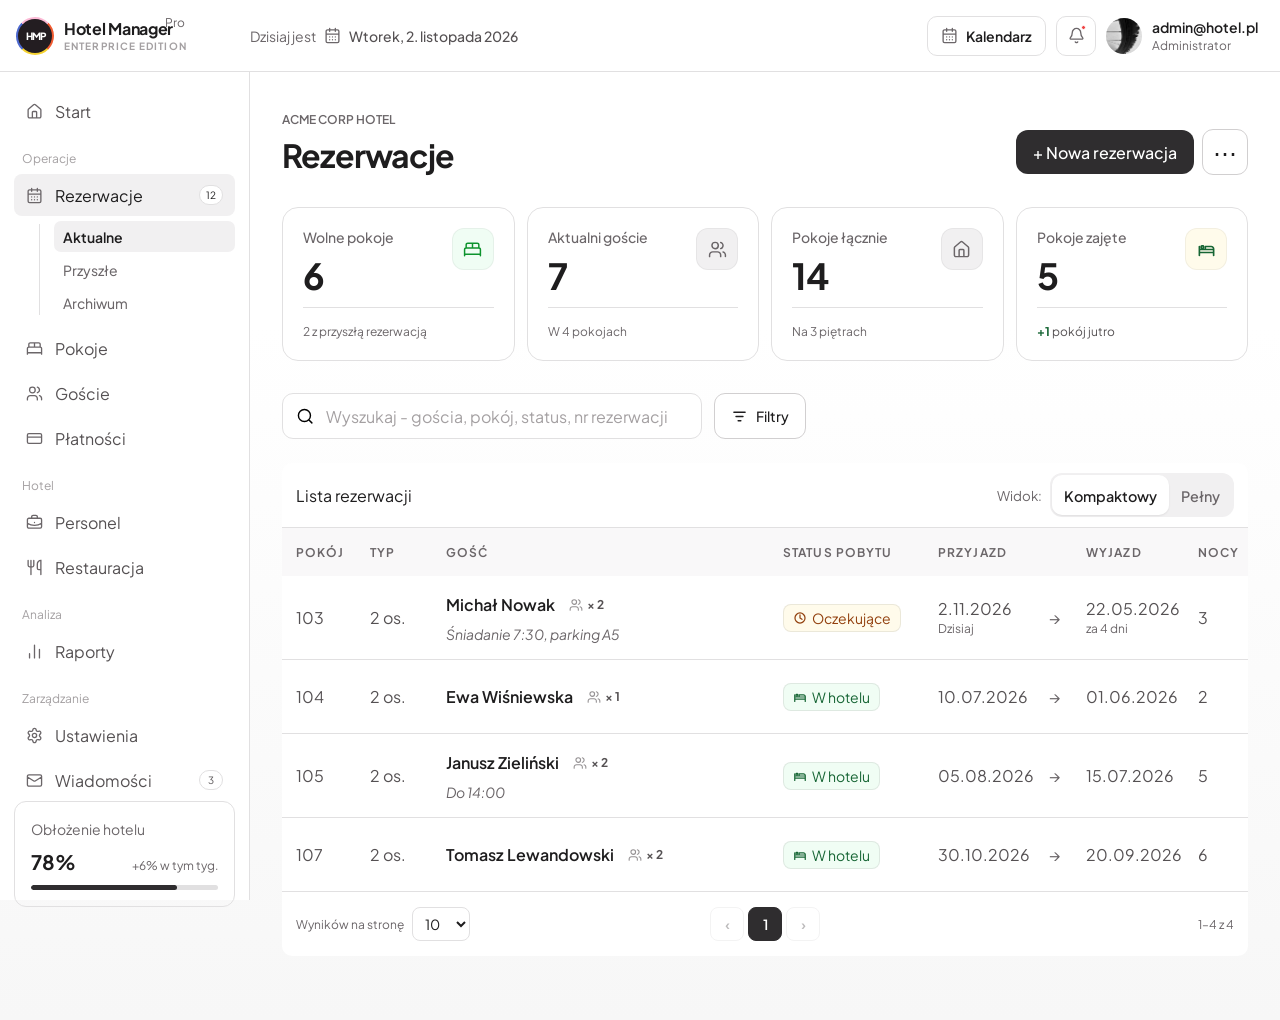
==== index.html @ 034ea81a "v4" ====
<!doctype html>
<html lang="pl">
  <head>
    <meta charset="UTF-8" />
    <meta name="viewport" content="width=device-width, initial-scale=1.0" />
    <title>Hotel Manager — Rezerwacje</title>
    <link rel="stylesheet" href="styles.css?v=20261028-33" />
  </head>
  <body>
    <header class="topbar">
      <a class="brand" href="#" aria-label="Hotel Manager — strona główna">
        <span class="brand-mark"><span>HMP</span></span>
        <span class="brand-copy"
          ><strong>Hotel Manager</strong><small>ENTERPRICE EDITION</small></span
        >
        <em>Pro</em>
      </a>
      <div class="today">
        <span>Dzisiaj jest</span><img src="assets/calendar.svg" alt="" /><strong
          >Wtorek, 2. listopada 2026</strong
        >
      </div>
      <div class="account-actions">
        <button class="calendar-button">
          <img src="assets/calendar.svg" alt="" />Kalendarz
        </button>
        <button class="icon-button" aria-label="Powiadomienia">
          <img src="assets/bell.svg" alt="" /><span
            class="notification-dot"
          ></span>
        </button>
        <div class="profile">
          <img class="avatar" src="assets/admin.png" alt="" />
          <div><strong>admin@hotel.pl</strong><span>Administrator</span></div>
        </div>
      </div>
    </header>

    <div class="app-shell">
      <aside class="sidebar">
        <nav aria-label="Nawigacja główna">
          <a href="#"><img src="assets/house.svg" alt="" />Start</a>
          <p>Operacje</p>
          <a class="active" href="#" id="reservations-nav"
            ><img src="assets/calendar.svg" alt="" />Rezerwacje
            <span class="nav-count">12</span></a
          >
          <div class="sidebar-submenu" aria-label="Widoki rezerwacji">
            <button
              type="button"
              class="selected"
              data-sidebar-section="current"
            >
              Aktualne
            </button>
            <button type="button" data-sidebar-section="future">
              Przyszłe
            </button>
            <button type="button" data-sidebar-section="archive">
              Archiwum
            </button>
          </div>
          <a href="#"><img src="assets/bed.svg" alt="" />Pokoje</a>
          <a href="#"><img src="assets/users.svg" alt="" />Goście</a>
          <a href="#"><img src="assets/card.svg" alt="" />Płatności</a>
          <p>Hotel</p>
          <a href="#"><img src="assets/briefcase.svg" alt="" />Personel</a>
          <a href="#"><img src="assets/utensils.svg" alt="" />Restauracja</a>
          <p>Analiza</p>
          <a href="#"><img src="assets/chart.svg" alt="" />Raporty</a>
          <p>Zarządzanie</p>
          <a href="#"><img src="assets/settings.svg" alt="" />Ustawienia</a>
          <a href="#"
            ><img src="assets/mail.svg" alt="" />Wiadomości
            <span class="nav-count">3</span></a
          >
        </nav>
        <div class="occupancy-card">
          <span>Obłożenie hotelu</span>
          <div><strong>78%</strong><small>+6% w tym tyg.</small></div>
          <div class="progress"><i></i></div>
        </div>
      </aside>

      <main class="main-content">
        <section class="page-heading dashboard-view">
          <div>
            <p>ACME CORP HOTEL</p>
            <h1>Rezerwacje</h1>
          </div>

          <div class="page-heading-actions">
            <button class="primary-button" data-open-reservation-page>
              + Nowa rezerwacja
            </button>
            <div class="actions-menu-wrap">
              <button
                type="button"
                class="overflow-action-button"
                id="actions-menu-toggle"
                aria-label="Więcej akcji"
                aria-expanded="false"
                aria-controls="actions-menu"
              >
                ⋯
              </button>
              <div id="actions-menu" class="actions-menu" hidden>
                <button type="button" id="print-table">
                  <svg viewBox="0 0 24 24" aria-hidden="true">
                    <path
                      d="M7 8V3h10v5M7 17H5a2 2 0 0 1-2-2v-5a2 2 0 0 1 2-2h14a2 2 0 0 1 2 2v5a2 2 0 0 1-2 2h-2M7 14h10v7H7z"
                    />
                  </svg>
                  Drukuj
                </button>
                <span class="actions-menu-label">Pobierz</span>
                <button type="button" id="export-excel">
                  <svg viewBox="0 0 24 24" aria-hidden="true">
                    <path
                      d="M14 2H6a2 2 0 0 0-2 2v16a2 2 0 0 0 2 2h12a2 2 0 0 0 2-2V8zM14 2v6h6M8 13l5 6m0-6-5 6"
                    />
                  </svg>
                  Excel
                </button>
                <button type="button" id="export-pdf">
                  <svg viewBox="0 0 24 24" aria-hidden="true">
                    <path
                      d="M14 2H6a2 2 0 0 0-2 2v16a2 2 0 0 0 2 2h12a2 2 0 0 0 2-2V8zM14 2v6h6M8 16h8M8 12h5"
                    />
                  </svg>
                  PDF
                </button>
                <div class="actions-menu-separator"></div>
                <button type="button" id="refresh-table">
                  <svg viewBox="0 0 24 24" aria-hidden="true">
                    <path d="M20 11a8 8 0 1 0-2.34 5.66M20 4v7h-7" />
                  </svg>
                  Odśwież listę
                </button>
              </div>
            </div>
          </div>
        </section>

        <section
          class="stats-grid dashboard-view"
          aria-label="Podsumowanie hotelu"
        >
          <button
            type="button"
            class="stat-card stat-card-free"
            data-stat-filter="free"
            aria-pressed="false"
          >
            <span class="stat-icon"><img src="assets/bed.svg" alt="" /></span>
            <div class="stat-copy">
              <span>Wolne pokoje</span><strong id="stat-free-rooms">6</strong
              ><small>2 z przyszłą rezerwacją</small>
            </div>
          </button>
          <button
            type="button"
            class="stat-card stat-card-guests"
            data-stat-filter="guests"
            aria-pressed="false"
          >
            <span class="stat-icon"><img src="assets/users.svg" alt="" /></span>
            <div class="stat-copy">
              <span>Aktualni goście</span
              ><strong id="stat-current-guests">7</strong
              ><small>W 4 pokojach</small>
            </div>
          </button>
          <button
            type="button"
            class="stat-card"
            data-stat-filter="all"
            aria-pressed="false"
          >
            <span class="stat-icon"><img src="assets/house.svg" alt="" /></span>
            <div class="stat-copy">
              <span>Pokoje łącznie</span
              ><strong id="stat-total-rooms">14</strong
              ><small>Na 3 piętrach</small>
            </div>
          </button>
          <button
            type="button"
            class="stat-card stat-card-occupied"
            data-stat-filter="occupied"
            aria-pressed="false"
          >
            <span class="stat-icon"><img src="assets/stay.svg" alt="" /></span>
            <div class="stat-copy">
              <span>Pokoje zajęte</span
              ><strong id="stat-occupied-rooms">5</strong
              ><small class="stat-trend"><b>+1</b> pokój jutro</small>
            </div>
          </button>
        </section>

        <section class="filters dashboard-view" aria-label="Filtry rezerwacji">
          <div class="filter-topline">
            <label class="search-field"
              ><img src="assets/search.svg" alt="" /><input
                id="search"
                type="search"
                placeholder="Wyszukaj - gościa, pokój, status, nr rezerwacji itd."
            /></label>
            <button
              type="button"
              class="filters-toggle"
              id="filters-toggle"
              aria-expanded="false"
              aria-controls="filters-popover"
            >
              <svg viewBox="0 0 24 24" aria-hidden="true">
                <path d="M4 6h16M7 12h10M10 18h4" />
              </svg>
              Filtry
            </button>
          </div>
          <div
            id="active-filters"
            class="active-filters"
            aria-label="Aktywne filtry"
            hidden
          ></div>
          <div id="filters-popover" class="filters-popover" hidden>
            <div class="filters-popover-head">
              <strong>Filtry rezerwacji</strong>
              <button
                type="button"
                id="filters-close"
                aria-label="Zamknij filtry"
              >
                ×
              </button>
            </div>
            <div class="filters-popover-grid">
              <label class="filter-field filter-field-wide">
                <span>Termin pobytu</span>
                <button type="button" class="date-button">
                  <img src="assets/date.svg" alt="" /><span
                    >25.12.2024 – 24.04.2026</span
                  ><img src="assets/chevron.svg" alt="" />
                </button>
              </label>
              <label class="filter-field">
                <span>Status pobytu</span>
                <select id="status-filter">
                  <option value="all">Wszystkie statusy</option>
                  <option value="Oczekujące">Oczekujące</option>
                  <option value="W hotelu">W hotelu</option>
                  <option value="Nie przyjechano">Nie przyjechano</option>
                  <option value="Anulowano">Anulowano</option>
                </select>
              </label>
              <label class="filter-field">
                <span>Płatność</span>
                <select id="payment-filter">
                  <option value="all">Wszystkie metody</option>
                  <option value="Karta">Karta</option>
                  <option value="Gotówka">Gotówka</option>
                  <option value="Przelew">Przelew</option>
                </select>
              </label>
              <label class="filter-field">
                <span>Źródło</span>
                <select id="source-filter">
                  <option value="all">Wszystkie źródła</option>
                  <option value="Bezpośrednio">Bezpośrednio</option>
                  <option value="Booking.com">Booking.com</option>
                  <option value="Telefon">Telefon</option>
                </select>
              </label>
              <label class="checkbox-pill filter-field-wide">
                <input id="mine-only" type="checkbox" /><span></span> Pokaż
                wolne pokoje
              </label>
            </div>
          </div>
        </section>

        <section
          class="table-card dashboard-view"
          aria-label="Lista rezerwacji"
        >
          <div class="table-toolbar">
            <div>Lista rezerwacji</div>
            <div style="display: flex; gap: 8px; align-items: center">
              <small style="color: var(--color-text-tertiary)">Widok:</small>
              <div
                class="view-switch"
                role="group"
                aria-label="Gęstość widoku tabeli rezerwacji"
              >
                <button class="selected" data-table-view="compact">
                  Kompaktowy
                </button>
                <button data-table-view="full">Pełny</button>
              </div>
            </div>
          </div>
          <div class="table-scroll">
            <table>
              <colgroup>
                <col class="room" />
                <col class="type" />
                <col class="guest" />
                <col class="status" />
                <col class="arrival" />
                <col class="stay-arrow" />
                <col class="departure" />
                <col class="nights" />
                <col class="night-price" />
                <col class="total" />
                <col class="actions" />
              </colgroup>
              <thead>
                <tr>
                  <th>Pokój</th>
                  <th>Typ</th>
                  <th>Gość</th>
                  <th>Status pobytu</th>
                  <th>Przyjazd</th>
                  <th class="stay-arrow-head" aria-label="Do"></th>
                  <th>Wyjazd</th>
                  <th>Nocy</th>
                  <th>Za noc</th>
                  <th>Łącznie</th>
                  <th></th>
                </tr>
              </thead>
              <tbody id="reservation-body"></tbody>
            </table>
          </div>
          <footer class="table-footer">
            <div class="page-size-control">
              <label for="page-size">Wyników na stronę</label
              ><select id="page-size">
                <option value="10">10</option>
                <option value="20">20</option>
                <option value="50">50</option>
              </select>
            </div>
            <nav class="pagination" aria-label="Paginacja rezerwacji">
              <button
                type="button"
                id="page-prev"
                aria-label="Poprzednia strona"
              >
                ‹
              </button>
              <div id="pagination-pages" class="pagination-pages"></div>
              <button type="button" id="page-next" aria-label="Następna strona">
                ›
              </button>
            </nav>
            <span id="result-count" class="sr-only">8 wyników</span>
            <span id="pagination-summary">1–8 z 8</span>
          </footer>
        </section>

        <section id="new-reservation-page" class="reservation-page" hidden>
          <div class="reservation-page-heading">
            <button type="button" class="back-button" id="back-to-reservations">
              <span aria-hidden="true">←</span> Rezerwacje
            </button>
            <div>
              <h1 id="reservation-page-title">Dodaj rezerwację</h1>
            </div>
          </div>
          <div class="reservation-page-layout">
            <form id="reservation-form" class="reservation-form-card">
              <h2>Dane głównego gościa</h2>
              <div class="modal-grid">
                <label class="field"
                  >Imię<input
                    name="guestFirstName"
                    required
                    autocomplete="given-name"
                    placeholder="Imię gościa"
                /></label>
                <label class="field"
                  >Nazwisko<input
                    name="guestLastName"
                    required
                    autocomplete="family-name"
                    placeholder="Nazwisko gościa"
                /></label>
                <label class="field"
                  >Miasto / kraj<input
                    name="guestLocation"
                    autocomplete="address-level2"
                    placeholder="np. Warszawa, Polska"
                /></label>
                <label class="field"
                  >Telefon<input
                    name="guestPhone"
                    type="tel"
                    autocomplete="tel"
                    placeholder="+48 XXX XXX XXX"
                /></label>
                <label class="field field-wide"
                  >E-mail<input
                    name="guestEmail"
                    type="email"
                    autocomplete="email"
                    placeholder="gosc@example.com"
                /></label>

                <div class="additional-guests-section field-wide">
                  <div class="additional-guests-head">
                    <div>
                      <strong>Osoby dodatkowe</strong
                      ><span id="additional-guests-count"
                        >Brak dodatkowych osób</span
                      >
                    </div>
                    <button
                      type="button"
                      class="secondary-button add-guest-button"
                      id="add-guest"
                    >
                      <span aria-hidden="true">+</span> Dodaj osobę
                    </button>
                  </div>
                  <div
                    id="additional-guests"
                    class="additional-guests-list"
                    aria-live="polite"
                  ></div>
                </div>

                <label class="field field-wide"
                  >Źródło<select name="source">
                    <option>Bezpośrednio</option>
                    <option>Booking.com</option>
                    <option>Telefon</option>
                  </select></label
                >

                <h2 class="field-wide">Pobyt</h2>
                <div style="display: flex; flex-direction: row; gap: 16px">
                  <label class="field date-field"
                    >Data przyjazdu (od)
                    <span class="date-input-shell">
                      <span
                        id="arrival-date-display"
                        class="date-display"
                        aria-hidden="true"
                        >poniedziałek, 2.11.2026</span
                      >
                      <input
                        name="arrival"
                        type="date"
                        value="2026-11-02"
                        aria-label="Data przyjazdu"
                        required
                      />
                    </span>
                  </label>
                  <label class="field date-field"
                    >Data wyjazdu (do)
                    <span class="date-input-shell">
                      <span
                        id="departure-date-display"
                        class="date-display"
                        aria-hidden="true"
                        >czwartek, 5.11.2026</span
                      >
                      <input
                        name="departure"
                        type="date"
                        value="2026-11-05"
                        aria-label="Data wyjazdu"
                        required
                      />
                    </span>
                  </label>
                </div>
                <input
                  class="room-value-input"
                  type="hidden"
                  name="room"
                  value="101"
                />
                <h2 class="field-wide">Płatność</h2>
                <label class="field"
                  >Status płatności<select name="paymentStatus" required>
                    <option value="Nieopłacona">Nieopłacona</option>
                    <option value="Częściowo opłacona">
                      Częściowo opłacona
                    </option>
                    <option value="Opłacona">Opłacona</option>
                    <option value="Do zapłaty na miejscu">
                      Do zapłaty na miejscu
                    </option>
                  </select></label
                >
                <label class="field"
                  >Metoda płatności<select name="paymentMethod" required>
                    <option value="Karta">Karta</option>
                    <option value="Gotówka">Gotówka</option>
                    <option value="Przelew">Przelew</option>
                    <option value="Booking.com">Booking.com</option>
                  </select></label
                >
                <div class="field field-wide addons-field">
                  <span class="field-label">Usługi dodatkowe</span>
                  <div class="addon-grid">
                    <label class="addon-option"
                      ><input
                        type="checkbox"
                        name="extras"
                        value="Śniadanie"
                        data-price="40"
                        data-mode="person-night"
                      /><span class="addon-check"></span
                      ><span
                        ><strong>Śniadanie</strong
                        ><small>40 zł / osoba / noc</small></span
                      ></label
                    >
                    <label class="addon-option"
                      ><input
                        type="checkbox"
                        name="extras"
                        value="Parking"
                        data-price="50"
                        data-mode="night"
                      /><span class="addon-check"></span
                      ><span
                        ><strong>Parking</strong
                        ><small>50 zł / noc</small></span
                      ></label
                    >
                    <label class="addon-option"
                      ><input
                        type="checkbox"
                        name="extras"
                        value="Łóżeczko dziecięce"
                        data-price="60"
                        data-mode="flat"
                      /><span class="addon-check"></span
                      ><span
                        ><strong>Łóżeczko dziecięce</strong
                        ><small>60 zł / pobyt</small></span
                      ></label
                    >
                    <label class="addon-option"
                      ><input
                        type="checkbox"
                        name="extras"
                        value="Późne wymeldowanie"
                        data-price="100"
                        data-mode="flat"
                      /><span class="addon-check"></span
                      ><span
                        ><strong>Późne wymeldowanie</strong
                        ><small>100 zł / pobyt</small></span
                      ></label
                    >
                  </div>
                </div>
                <div class="field field-wide pricing-field">
                  <span class="field-label">Podsumowanie ceny</span>
                  <div class="pricing-grid">
                    <label
                      ><span>Liczba nocy</span
                      ><input id="night-count" type="text" value="3" readonly
                    /></label>
                    <label
                      ><span>Cena za noc</span
                      ><input
                        id="nightly-rate"
                        type="text"
                        value="500 zł"
                        readonly
                    /></label>
                    <label class="total-input"
                      ><span>Suma</span
                      ><input
                        id="reservation-total"
                        name="total"
                        type="text"
                        value="1 500 zł"
                    /></label>
                  </div>
                  <small id="price-formula" class="price-formula"
                    >3 noce × 500 zł</small
                  >
                </div>
                <label class="field field-wide"
                  >Uwagi<textarea
                    name="notes"
                    placeholder="Dodatkowe informacje"
                  ></textarea>
                </label>
              </div>
              <div class="reservation-form-actions">
                <button
                  type="button"
                  class="secondary-button"
                  id="cancel-reservation-page"
                >
                  Anuluj</button
                ><button
                  id="reservation-submit"
                  class="primary-button"
                  type="submit"
                >
                  Dodaj rezerwację
                </button>
              </div>
            </form>

            <div class="reservation-side-column">
              <aside
                class="reservation-calendar-panel"
                aria-label="Dostępność wybranego pokoju"
              >
                <div class="calendar-room-selector">
                  <h2 class="smaller">Pokój</h3>
                  <button
                    type="button"
                    class="room-card"
                    data-open="room-picker"
                  >
                    <span class="room-card-icon"
                      ><img src="assets/bed.svg" alt=""
                    /></span>
                    <span class="room-card-copy">
                      <span class="room-card-top"
                        ><strong id="selected-room-number">Pokój 101</strong
                        ><span
                          id="selected-room-status"
                          class="room-state room-state-free"
                          >Wolny</span
                        ></span
                      >
                      <span id="selected-room-type" class="room-card-type"
                        >Standard · 2 osoby · 1 łóżko podwójne</span
                      >
                      <span class="room-card-meta"
                        ><span id="selected-room-floor">1. piętro</span
                        ><strong id="selected-room-price"
                          >500 zł / noc</strong
                        ></span
                      >
                      <span
                        id="selected-room-reserved"
                        class="room-reservation-note"
                        hidden
                      ></span>
                    </span>
                    <!-- <span class="room-card-action"
                      >Zmień <span aria-hidden="true">→</span></span
                    > -->
                  </button>
                </div>
                <details class="calendar-accordion">
                  <summary style="display:flex">
                    <h3 class="smaller">Dostępność w terminie</h3>
                    <span class="calendar-accordion-chevron" aria-hidden="true"
                      >⌄</span
                    >
                  </summary>
                  <div class="calendar-accordion-content">
                    <div class="calendar-head">
                      <button
                        type="button"
                        id="calendar-prev"
                        aria-label="Poprzedni miesiąc"
                      >
                        ‹</button
                      ><strong id="calendar-month">Listopad 2026</strong
                      ><button
                        type="button"
                        id="calendar-next"
                        aria-label="Następny miesiąc"
                      >
                        ›
                      </button>
                    </div>
                    <div class="calendar-weekdays" aria-hidden="true">
                      <span>Pon</span><span>Wt</span><span>Śr</span
                      ><span>Czw</span><span>Pt</span><span>Sob</span
                      ><span>Niedz</span>
                    </div>
                    <div id="calendar-days" class="calendar-days"></div>
                    <div class="calendar-legend">
                      <span><i class="legend-selected"></i>Wybrany pobyt</span
                      ><span><i class="legend-booked"></i>Zajęty termin</span>
                    </div>
                    <div class="future-bookings">
                      <div class="future-bookings-head">
                        Przyszłe rezerwacje<span id="future-bookings-count"
                          >0</span
                        >
                      </div>
                      <div id="future-bookings-list"></div>
                    </div>
                  </div>
                </details>
              </aside>

              <aside
                class="reservation-price-panel"
                aria-label="Podsumowanie ceny"
              >
                <h2 class="smaller">Podsumowanie ceny</h2>
                <div class="price-receipt">
                  <div class="price-receipt-row">
                    <span id="receipt-stay-label">3 noce × 500 zł</span>
                    <strong id="receipt-stay-total">1 500 zł</strong>
                  </div>
                  <div id="receipt-extras" class="price-receipt-extras"></div>
                  <div
                    id="receipt-discount"
                    class="price-receipt-discount"
                    hidden
                  >
                    <span id="receipt-discount-label">Rabat -0%</span>
                    <strong id="receipt-discount-value">-0 zł</strong>
                  </div>
                  <div class="price-receipt-total">
                    <span>Łącznie</span>
                    <strong id="receipt-total">1 500 zł</strong>
                  </div>
                  <small>Cena obejmuje wybrany pokój i usługi dodatkowe.</small>
                </div>
              </aside>
            </div>
          </div>
        </section>
      </main>
    </div>

    <dialog id="details-modal" class="modal details-modal">
      <form id="close-details-modal" method="dialog"></form>
      <div class="modal-form">
        <div class="modal-head">
          <div>
            <h2>Szczegóły Rezerwacji</h2>
            <div
              id="details-current-status"
              class="details-current-status"
            ></div>
          </div>
          <button
            type="submit"
            class="modal-close"
            form="close-details-modal"
            value="cancel"
            aria-label="Zamknij"
          >
            ×
          </button>
        </div>

        <div id="details-read-view">
          <section class="details-info-section">
            <h3>Dane gościa</h3>
            <div class="details-summary">
              <div>
                <span>Imię</span><strong id="details-first-name">—</strong>
              </div>
              <div>
                <span>Nazwisko</span><strong id="details-last-name">—</strong>
              </div>
              <div>
                <span>Miasto / kraj</span
                ><strong id="details-location">—</strong>
              </div>
              <div>
                <span>Telefon</span><strong id="details-phone">—</strong>
              </div>
              <div class="details-wide">
                <span>E-mail</span><strong id="details-email">—</strong>
              </div>
              <div class="details-wide">
                <span>Osoby dodatkowe</span
                ><strong id="details-companions">Brak</strong>
              </div>
            </div>
          </section>
          <section class="details-info-section">
            <h3>Pokój</h3>
            <div class="details-summary">
              <div>
                <span>Numer i typ</span><strong id="details-room">—</strong>
              </div>
              <div>
                <span>Powierzchnia</span
                ><strong id="details-room-area">—</strong>
              </div>
              <div>
                <span>Liczba osób</span
                ><strong id="details-room-capacity">—</strong>
              </div>
              <div>
                <span>Łóżka</span><strong id="details-room-beds">—</strong>
              </div>
              <div>
                <span>Piętro</span><strong id="details-room-floor">—</strong>
              </div>
              <div>
                <span>Udogodnienia</span
                ><strong id="details-room-amenities">—</strong>
              </div>
            </div>
          </section>
          <section class="details-info-section">
            <h3>Pobyt</h3>
            <div class="details-summary">
              <div>
                <span>Numer rezerwacji</span><strong id="details-id">—</strong>
              </div>
              <div>
                <span>Termin</span><strong id="details-dates">—</strong>
              </div>
              <div>
                <span>Liczba nocy</span><strong id="details-nights">—</strong>
              </div>
            </div>
          </section>
          <section class="details-info-section">
            <h3>Podsumowanie płatności</h3>
            <div class="details-summary details-payment-summary">
              <div>
                <span>Liczba nocy</span
                ><strong id="details-payment-nights">—</strong>
              </div>
              <div>
                <span>Cena za noc</span><strong id="details-price">—</strong>
              </div>
              <div>
                <span>Usługi dodatkowe</span
                ><strong id="details-extras">Brak</strong>
              </div>
              <div>
                <span>Metoda płatności</span
                ><strong id="details-payment">—</strong>
              </div>
              <div>
                <span>Status płatności</span
                ><strong id="details-payment-status">—</strong>
              </div>
              <div class="details-total-row">
                <span>Łącznie</span><strong id="details-total">—</strong>
              </div>
            </div>
          </section>
          <div class="details-note">
            <span>Informacje dodatkowe</span>
            <p id="details-note">Brak dodatkowych informacji.</p>
          </div>
        </div>

        <div class="modal-actions">
          <button
            type="submit"
            class="secondary-button"
            form="close-details-modal"
            value="cancel"
          >
            Zamknij
          </button>
          <button type="button" id="details-edit-toggle" class="primary-button">
            Edytuj rezerwację
          </button>
        </div>
      </div>
    </dialog>

    <dialog id="room-picker" class="modal room-picker-modal">
      <form id="close-room-picker" method="dialog"></form>
      <div class="modal-form">
        <div class="modal-head">
          <h2>Wybierz pokój</h2>
          <button
            class="modal-close"
            form="close-room-picker"
            value="cancel"
            aria-label="Zamknij"
          >
            ×
          </button>
        </div>
        <label class="search-field room-search"
          ><img src="assets/search.svg" alt="" /><input
            id="room-search"
            type="search"
            placeholder="Szukaj po numerze, typie lub piętrze"
        /></label>
        <div
          class="room-advanced-filters"
          aria-label="Filtry wyposażenia pokoju"
        >
          <div class="room-filter-selects">
            <label
              >Liczba osób
              <select id="room-capacity-filter">
                <option value="all">Dowolna</option>
                <option value="1">1 osoba</option>
                <option value="2">2 osoby</option>
                <option value="3">3 osoby</option>
                <option value="4">4 osoby</option>
              </select>
            </label>
            <label
              >Powierzchnia
              <select id="room-area-filter">
                <option value="0">Dowolna</option>
                <option value="20">od 20 m²</option>
                <option value="25">od 25 m²</option>
                <option value="30">od 30 m²</option>
                <option value="40">od 40 m²</option>
              </select>
            </label>
          </div>
          <fieldset class="room-amenity-filters">
            <legend>Udogodnienia</legend>
            <label><input type="checkbox" value="Wi‑Fi" />Wi‑Fi</label>
            <label><input type="checkbox" value="Balkon" />Balkon</label>
            <label><input type="checkbox" value="Parking" />Parking</label>
            <label
              ><input type="checkbox" value="Klimatyzacja" />Klimatyzacja</label
            >
            <label
              ><input type="checkbox" value="Aneks kuchenny" />Aneks
              kuchenny</label
            >
          </fieldset>
          <button
            type="button"
            id="clear-room-filters"
            class="room-filter-clear"
          >
            Wyczyść filtry
          </button>
        </div>

        <div id="room-list" class="room-list"></div>
        <div class="modal-actions">
          <button
            class="secondary-button"
            form="close-room-picker"
            value="cancel"
          >
            Anuluj
          </button>
        </div>
      </div>
    </dialog>

    <dialog id="success-modal" class="modal success-modal">
      <form id="close-success-modal" method="dialog"></form>
      <div class="modal-form success-content">
        <div
          id="success-lottie"
          class="success-lottie"
          aria-hidden="true"
        ></div>
        <p class="success-eyebrow">REZERWACJA ZAPISANA</p>
        <h2>Gotowe!</h2>
        <p class="success-message">Nowa rezerwacja została pomyślnie dodana.</p>
        <div class="success-summary">
          <div><span>Gość</span><strong id="success-guest">—</strong></div>
          <div><span>Pokój</span><strong id="success-room">—</strong></div>
          <div><span>Łącznie</span><strong id="success-total">—</strong></div>
          <div>
            <span>Płatność</span><strong id="success-payment">—</strong>
          </div>
        </div>
        <button
          class="primary-button success-done"
          form="close-success-modal"
          value="done"
        >
          Gotowe
        </button>
      </div>
    </dialog>

    <div class="toast" id="toast" role="status" aria-live="polite">
      <img src="assets/check.svg" alt="" /><span
        >Rezerwacja została dodana</span
      >
    </div>
    <script src="assets/lottie-light.min.js"></script>
    <script src="script.js?v=20261028-22"></script>
  </body>
</html>
---- styles.css ----
@import url('https://fonts.googleapis.com/css2?family=Geist&family=Plus+Jakarta+Sans:ital,wght@0,200..800;1,200..800&display=swap');

:root {
  --color-bg-surface-primary: #ffffff;
  --color-bg-surface-secondary: #f9f8f9;
  --color-bg-surface-active: #f1f0f1;
  --color-bg-fill-secondary: #f9f8f9;
  --color-brand-primary: #2f2d2f;
  --color-text-primary: #1e1d1e;
  --color-text-secondary: #555153;
  --color-text-tertiary: #6b6669;
  --color-text-disabled: #a4a0a2;
  --color-border-primary: #d1cfd0;
  --color-border-tertiary: #e1e0e1;
  --color-danger: #b82727;
  --color-danger-bg: #ffe9e9;
  --color-success: #166534;
  --color-success-bg: #f0fdf4;
  --color-warning: #92400e;
  --color-warning-bg: #fffbeb;
  --space-1: 4px;
  --space-2: 8px;
  --space-3: 12px;
  --space-4: 16px;
  --space-5: 20px;
  --space-6: 24px;
  --space-7: 32px;
  --space-8: 40px;
  --space-9: 48px;
  --space-10: 64px;
  --radius-sm: 8px;
  --radius-md: 12px;
  --shadow-modal: 0 24px 70px rgba(30, 29, 30, .24);
  --sidebar-width: 250px;
  --font-sans: 'Plus Jakarta Sans', -apple-system, BlinkMacSystemFont, "SF Pro Text", "Segoe UI", sans-serif;
  --font-size-2xs: .625rem;
  --font-size-xs: .75rem;
  --font-size-sm: .875rem;
  --font-size-base: 1rem;
  --font-size-lg: 1.125rem;
  --font-size-xl: 1.25rem;
  --font-size-2xl: 1.75rem;
  --font-size-3xl: 2rem;
}

* {
  box-sizing: border-box;
}

[hidden] {
  display: none !important;
}

.sr-only {
  position: absolute !important;
  width: 1px !important;
  height: 1px !important;
  padding: 0 !important;
  margin: -1px !important;
  overflow: hidden !important;
  clip: rect(0, 0, 0, 0) !important;
  white-space: nowrap !important;
  border: 0 !important;
}

html {
  font-size: 16px;
}

html, body {
  margin: 0;
  min-width: 320px;
  min-height: 100%;
  /* background: var(--color-bg-surface-primary); */
  color: var(--color-text-primary);
  font-family: var(--font-sans);
  background: linear-gradient(180deg, rgba(255, 255, 255, 1) 32%, rgb(247, 247, 247) 100%);
}

body {
  font-size: var(--font-size-base);
}

button, input, select, textarea {
  font: inherit;
}

button {
  cursor: pointer;
}

.topbar {
  height: 72px;
  border-bottom: 1px solid var(--color-border-tertiary);
  display: grid;
  grid-template-columns: var(--sidebar-width) 1fr auto;
  align-items: center;
  position: sticky;
  top: 0;
  z-index: 20;
  background: rgba(255, 255, 255, .97);
}

.brand {
  height: 100%;
  display: flex;
  align-items: center;
  gap: 10px;
  padding: 0 16px;
  color: inherit;
  text-decoration: none;
  position: relative;
}

.brand-mark {
  width: 38px;
  height: 38px;
  border-radius: 50%;
  background: conic-gradient(from 23deg, #f15b31 0 25%, #f5d230 0 50%, #4c68ce 0 75%, #fcbad6 0);
  display: grid;
  place-items: center;
  transform: rotate(22deg);
}

.brand-mark span {
  width: 34px;
  height: 34px;
  border-radius: 50%;
  background: #231d21;
  color: white;
  display: grid;
  place-items: center;
  font: 800 var(--font-size-2xs)/1 var(--font-sans);
  transform: rotate(-22deg);
  letter-spacing: -1px;
}

.brand-copy {
  display: flex;
  flex-direction: column;
  line-height: 1;
}

.brand-copy strong {
  font-size: var(--font-size-base);
  letter-spacing: -.3px;
}

.brand-copy small {
  color: var(--color-text-disabled);
  font-size: var(--font-size-2xs);
  letter-spacing: 1.1px;
  margin-top: 4px;
  font-weight: 700;
}

.brand em {
  font-style: normal;
  color: var(--color-text-tertiary);
  font-size: var(--font-size-xs);
  position: absolute;
  left: 165px;
  top: 15px;
}

.today {
  display: flex;
  align-items: center;
  /* justify-content: center; */
  gap: 8px;
  font-size: var(--font-size-sm);
  color: var(--color-text-tertiary);
}

.today img {
  width: 17px;
  height: 17px;
}

.today strong {
  color: var(--color-text-secondary);
  font-weight: 500;
}

.account-actions {
  display: flex;
  align-items: center;
  gap: 10px;
  height: 100%;
  padding: 0 18px;
}

.calendar-button, .icon-button {
  height: 40px;
  border: 1px solid var(--color-border-tertiary);
  background: white;
  border-radius: 10px;
  display: flex;
  align-items: center;
  gap: 8px;
  padding: 0 13px;
  font-weight: 600;
  font-size: var(--font-size-sm);
  color: var(--color-text-primary);
}

.calendar-button img, .icon-button img {
  width: 17px;
  height: 17px;
}

.icon-button {
  width: 40px;
  padding: 0;
  justify-content: center;
  position: relative;
}

.notification-dot {
  position: absolute;
  right: 9px;
  top: 8px;
  width: 5px;
  height: 5px;
  border-radius: 50%;
  background: #ef4444;
  border: 1px solid white;
}

.profile {
  display: flex;
  align-items: center;
  gap: 10px;
  min-width: 156px;
}

.avatar {
  width: 36px;
  height: 36px;
  border-radius: 50%;
  object-fit: cover;
  filter: grayscale(1);
}

.profile div {
  display: flex;
  flex-direction: column;
  gap: 2px;
}

.profile strong {
  font-size: var(--font-size-sm);
  font-weight: 600;
}

.profile span {
  font-size: var(--font-size-xs);
  color: var(--color-text-tertiary);
}

.app-shell {
  min-height: calc(100vh - 72px);
  display: grid;
  grid-template-columns: var(--sidebar-width) minmax(0, 1fr);
}

.sidebar {
  border-right: 1px solid var(--color-border-tertiary);
  padding: 18px 14px 14px;
  display: flex;
  flex-direction: column;
  justify-content: space-between;
  min-height: calc(100vh - 72px);
  position: sticky;
  top: 72px;
  background: #fff;
  height: calc(100vh - 72px);
}

.sidebar nav {
  display: flex;
  flex-direction: column;
  gap: 3px;
}

.sidebar nav p {
  margin: 16px 8px 5px;
  font-size: var(--font-size-xs);
  color: var(--color-text-disabled);
}

.sidebar nav a {
  min-height: 42px;
  border-radius: 8px;
  padding: 0 12px;
  display: flex;
  align-items: center;
  gap: 12px;
  text-decoration: none;
  color: var(--color-text-secondary);
  font-size: var(--font-size-base);
}

.sidebar nav a:hover, .sidebar nav a.active {
  background: var(--color-bg-surface-active);
  color: var(--color-text-primary);
}

.sidebar nav img {
  width: 17px;
  height: 17px;
  flex: 0 0 auto;
}

.sidebar-submenu {
  position: relative;
  margin: 2px 0 6px 25px;
  padding-left: 15px;
  display: flex;
  flex-direction: column;
  gap: 2px;
}

.sidebar-submenu::before {
  content: "";
  position: absolute;
  left: 0;
  top: 3px;
  bottom: 3px;
  width: 1px;
  background: var(--color-border-tertiary);
}

.sidebar-submenu button {
  min-height: 31px;
  border: 0;
  border-radius: 7px;
  background: transparent;
  padding: 0 9px;
  color: var(--color-text-tertiary);
  text-align: left;
  font-size: var(--font-size-sm);
  font-weight: 450;
}

.sidebar-submenu button:hover {
  color: var(--color-text-primary);
  background: var(--color-bg-surface-secondary);
}

.sidebar-submenu button.selected {
  color: var(--color-text-primary);
  background: var(--color-bg-surface-active);
  font-weight: 600;
}

.nav-count {
  margin-left: auto;
  min-width: 24px;
  height: 20px;
  display: grid;
  place-items: center;
  border: 1px solid var(--color-border-tertiary);
  border-radius: 999px;
  font-size: var(--font-size-2xs);
  background: white;
}

.occupancy-card {
  border: 1px solid var(--color-border-tertiary);
  border-radius: 12px;
  padding: 16px;
}

.occupancy-card>span {
  font-size: var(--font-size-sm);
  color: var(--color-text-tertiary);
}

.occupancy-card>div {
  display: flex;
  align-items: baseline;
  justify-content: space-between;
  margin-top: 10px;
}

.occupancy-card strong {
  font-size: var(--font-size-xl);
}

.occupancy-card small {
  font-size: var(--font-size-xs);
  color: var(--color-text-tertiary);
}

.occupancy-card .progress {
  height: 5px;
  background: var(--color-border-tertiary);
  border-radius: 99px;
  overflow: hidden;
  margin-top: 11px;
}

.progress i {
  width: 78%;
  height: 100%;
  display: block;
  background: var(--color-brand-primary);
  border-radius: inherit;
}

.main-content {
  width: 100%;
  max-width: 1500px;
  margin-inline: auto;
  padding: var(--space-8) var(--space-7) var(--space-10);
  min-width: 0;
}

.page-heading {
  display: flex;
  align-items: flex-end;
  justify-content: space-between;
  margin-bottom: var(--space-7);
}

.page-heading p {
  margin: 0 0 8px;
  color: var(--color-text-tertiary);
  font-size: var(--font-size-xs);
  font-weight: 600;
}

h1 {
  margin: 0;
  font-size: var(--font-size-3xl);
  letter-spacing: -.8px;
}

.primary-button, .secondary-button {
  border: 0;
  min-height: 44px;
  padding: 0 17px;
  border-radius: 12px;
  display: inline-flex;
  align-items: center;
  justify-content: center;
  gap: 8px;
  font-size: var(--font-size-base);
  font-weight: 500;
}

.primary-button {
  background: var(--color-brand-primary);
  color: white;
}

.primary-button:hover {
  background: #1e1d1e;
}

.primary-button span {
  width: 20px;
  height: 20px;
  border: 1px solid rgba(255, 255, 255, .65);
  border-radius: 50%;
  display: grid;
  place-items: center;
  font-size: var(--font-size-sm);
}

.secondary-button {
  background: white;
  color: var(--color-text-primary);
  border: 1px solid var(--color-border-tertiary);
}

.stats-grid {
  display: grid;
  grid-template-columns: repeat(4, minmax(0, 1fr));
  gap: var(--space-3);
  margin-bottom: var(--space-7);
}

.stat-card {
  position: relative;
  overflow: hidden;
  border: 1px solid var(--color-border-tertiary);
  border-radius: 16px;
  background: var(--color-bg-surface-primary);
  min-height: 154px;
  padding: var(--space-5);
  display: block;
  color: inherit;
  text-align: left;
  transition: border-color .15s ease, background .15s ease, box-shadow .15s ease, transform .15s ease;
}

.stat-card::after {
  position: absolute;
  inset: 0 auto 0 0;
  width: 3px;
  background: transparent;
  content: "";
}

.stat-card:hover {
  border-color: var(--color-border-primary);
  background: var(--color-bg-surface-primary);
  box-shadow: 0 10px 28px rgba(30, 29, 30, .07);
  transform: translateY(-1px);
}

.stat-card:focus-visible {
  outline: 2px solid var(--color-brand-primary);
  outline-offset: 2px;
}

.stat-card.selected {
  border-color: var(--color-brand-primary);
  background: var(--color-bg-surface-secondary);
  box-shadow: 0 8px 24px rgba(30, 29, 30, .08);
}

.stat-card.selected::after {
  background: var(--color-brand-primary);
}

.stat-icon {
  position: absolute;
  top: var(--space-5);
  right: var(--space-5);
  width: 42px;
  height: 42px;
  border: 1px solid rgba(61, 61, 61, .06);
  border-radius: 12px;
  background: var(--color-bg-surface-active);
  display: grid;
  place-items: center;
}

.stat-icon img {
  width: 19px;
  height: 19px;
}

.stat-card-free .stat-icon {
  background: var(--color-success-bg);
}

.stat-card-free .stat-icon img {
  filter: invert(31%) sepia(21%) saturate(1682%) hue-rotate(91deg) brightness(90%);
}

.stat-card-occupied .stat-icon {
  background: var(--color-warning-bg);
}

.stat-copy {
  min-width: 0;
  min-height: 112px;
  display: flex;
  flex-direction: column;
}

.stat-copy>span {
  max-width: calc(100% - 54px);
  color: var(--color-text-tertiary);
  font-size: var(--font-size-sm);
  font-weight: 500;
}

.stat-copy>strong {
  margin-top: var(--space-3);
  color: var(--color-text-primary);
  font-size: 2.25rem;
  line-height: 1;
  letter-spacing: -1px;
}

.stat-copy small {
  width: 100%;
  margin-top: auto;
  padding-top: var(--space-4);
  border-top: 1px solid var(--color-border-tertiary);
  color: var(--color-text-tertiary);
  font-size: var(--font-size-xs);
  line-height: 1.35;
}

.stat-copy .stat-trend {
  color: var(--color-text-secondary);
}

.stat-trend b {
  color: var(--color-success);
  font-weight: 700;
}

.filters {
  position: relative;
  margin-bottom: var(--space-6);
}

.filter-topline {
  display: flex;
  flex-direction: row;
  gap: 12px;
}

.active-filters {
  display: flex;
  flex-wrap: wrap;
  gap: 8px;
  margin-top: var(--space-3);
}

.active-filters[hidden] {
  display: none;
}

.filter-pill {
  min-height: 30px;
  border: 1px solid var(--color-border-tertiary);
  border-radius: 999px;
  background: var(--color-bg-surface-secondary);
  padding: 4px 6px 4px 11px;
  display: inline-flex;
  align-items: center;
  gap: 7px;
  color: var(--color-text-secondary);
  font-size: var(--font-size-xs);
  font-weight: 500;
}

.filter-pill button {
  width: 20px;
  height: 20px;
  border: 0;
  border-radius: 50%;
  background: transparent;
  padding: 0;
  display: inline-grid;
  place-items: center;
  color: var(--color-text-tertiary);
  font: inherit;
  font-size: var(--font-size-sm);
  line-height: 1;
  cursor: pointer;
}

.filter-pill button:hover {
  background: var(--color-bg-surface-active);
  color: var(--color-text-primary);
}

.filters-toggle,
.overflow-action-button {
  min-height: 46px;
  border: 1px solid var(--color-border-primary);
  border-radius: 11px;
  background: white;
  padding: 0 16px;
  display: inline-flex;
  align-items: center;
  justify-content: center;
  gap: 8px;
  color: var(--color-text-primary);
  font: inherit;
  font-size: var(--font-size-sm);
  font-weight: 500;
  cursor: pointer;
}

.filters-toggle svg,
.actions-menu svg {
  width: 17px;
  height: 17px;
  fill: none;
  stroke: currentColor;
  stroke-width: 1.8;
  stroke-linecap: round;
  stroke-linejoin: round;
}

.filters-toggle[aria-expanded="true"],
.overflow-action-button[aria-expanded="true"] {
  border-color: var(--color-brand-primary);
  background: var(--color-bg-surface-secondary);
}

.filters-popover {
  position: absolute;
  z-index: 30;
  top: 58px;
  right: 0;
  width: min(520px, 100%);
  border: 1px solid var(--color-border-tertiary);
  border-radius: var(--radius-md);
  background: white;
  padding: 16px;
  box-shadow: 0 16px 44px rgba(30, 29, 30, .14);
}

.filters-popover-head {
  display: flex;
  align-items: center;
  justify-content: space-between;
  margin-bottom: 14px;
}

.filters-popover-head strong {
  font-size: var(--font-size-sm);
  font-weight: 600;
}

.filters-popover-head button {
  width: 30px;
  height: 30px;
  border: 0;
  border-radius: 8px;
  background: var(--color-bg-surface-active);
  color: var(--color-text-secondary);
  font-size: var(--font-size-lg);
  cursor: pointer;
}

.filters-popover-grid {
  display: grid;
  grid-template-columns: 1fr 1fr;
  gap: 14px;
}

.filter-field {
  min-width: 0;
  display: flex;
  flex-direction: column;
  gap: 6px;
  color: var(--color-text-secondary);
  font-size: var(--font-size-xs);
  font-weight: 500;
}

.filter-field-wide {
  grid-column: 1 / -1;
}

.filter-field select {
  width: 100%;
  height: 42px;
  border: 1px solid var(--color-border-tertiary);
  border-radius: 9px;
  background: white;
  padding: 0 10px;
  color: var(--color-text-primary);
  font: inherit;
  font-size: var(--font-size-sm);
}

.filter-field .date-button {
  width: 100%;
}

.page-heading-actions {
  position: relative;
  display: flex;
  align-items: center;
  gap: 8px;
}

.actions-menu-wrap {
  position: relative;
}

.overflow-action-button {
  width: 46px;
  padding: 0;
  font-size: 24px;
  line-height: 1;
}

.actions-menu {
  position: absolute;
  z-index: 40;
  top: calc(100% + 8px);
  right: 0;
  width: 210px;
  border: 1px solid var(--color-border-tertiary);
  border-radius: var(--radius-md);
  background: white;
  padding: 7px;
  box-shadow: 0 16px 44px rgba(30, 29, 30, .14);
}

.actions-menu button {
  width: 100%;
  min-height: 40px;
  border: 0;
  border-radius: 8px;
  background: transparent;
  padding: 0 10px;
  display: flex;
  align-items: center;
  gap: 10px;
  color: var(--color-text-primary);
  font: inherit;
  font-size: var(--font-size-sm);
  text-align: left;
  cursor: pointer;
}

.actions-menu button:hover {
  background: var(--color-bg-surface-secondary);
}

.actions-menu-label {
  display: block;
  padding: 9px 10px 4px;
  color: var(--color-text-tertiary);
  font-size: var(--font-size-2xs);
  font-weight: 600;
  letter-spacing: .7px;
  text-transform: uppercase;
}

.actions-menu-separator {
  height: 1px;
  margin: 6px 4px;
  background: var(--color-border-tertiary);
}

.search-field, .date-button {
  height: 46px;
  border: 1px solid var(--color-border-tertiary);
  border-radius: 11px;
  background: white;
  display: flex;
  align-items: center;
}

.search-field {
  padding: 0 14px;
  gap: 10px;
  width: 100%;
  max-width: 420px;
}

.search-field img {
  width: 17px;
  height: 17px;
}

.search-field input {
  border: 0;
  outline: 0;
  width: 100%;
  height: 100%;
  flex: 1;
  color: var(--color-text-primary);
  font-size: var(--font-size-base);
}

.search-field input::placeholder {

  color: var(--color-text-disabled);
}

.date-button {
  padding: 0 13px;
  justify-content: space-between;
  color: var(--color-text-secondary);
  font-size: var(--font-size-sm);
}

.date-button img {
  width: 15px;
  height: 15px;
}

.filter-row {
  display: flex;
  align-items: center;
  flex-wrap: wrap;
  gap: 10px;
}

.segmented {
  background: var(--color-bg-surface-active);
  border-radius: 10px;
  padding: 3px;
  display: grid;
  grid-template-columns: repeat(4, 80px);
}

.segmented button {
  height: 38px;
  border: 0;
  background: transparent;
  border-radius: 8px;
  color: var(--color-text-tertiary);
  font-size: var(--font-size-sm);
}

.segmented button.selected {
  background: white;
  color: var(--color-text-primary);
  box-shadow: 0 1px 2px rgba(0, 0, 0, .05);
  font-weight: 600;
}

.select-control, .checkbox-pill {
  height: 42px;
  border: 0;
  background: white;
  display: inline-flex;
  align-items: center;
  gap: 7px;
  padding: 0 9px;
  border-radius: 8px;
  color: var(--color-text-secondary);
  font-size: var(--font-size-sm);
  white-space: nowrap;
}

.select-control select {
  border: 0;
  outline: 0;
  color: inherit;
  background: transparent;
  height: 32px;
  padding: 8px;
  border-radius: 8px;
  font-size: inherit;
  cursor: pointer;
}

select:hover {
  background: var(--color-bg-surface-active)
}

.mini-icon {
  font-size: var(--font-size-xs);
  color: var(--color-text-tertiary);
}

.checkbox-pill {
  border: 1px solid var(--color-border-tertiary);
  padding-right: 12px;
}

.checkbox-pill input {
  position: absolute;
  opacity: 0;
}

.checkbox-pill span {
  width: 15px;
  height: 15px;
  border: 1px solid var(--color-border-primary);
  border-radius: 5px;
  background: white;
}

.checkbox-pill input:checked+span {
  background: var(--color-brand-primary);
  box-shadow: inset 0 0 0 3px white;
}

.table-card {
  /* border-top: 1px solid var(--color-border-tertiary); */
  background: white;
  overflow: hidden;
  border-radius: 10px;
}

.table-actionbar {
  min-height: 68px;
  padding: 12px 0px;
  border-bottom: 1px solid var(--color-border-tertiary);
  display: flex;
  align-items: center;
  justify-content: space-between;
  gap: var(--space-3);
}

.table-export-actions {
  display: flex;
  align-items: center;
  gap: var(--space-2);
}

.download-actions-label {
  margin-left: var(--space-2);
  color: var(--color-text-tertiary);
  font-size: var(--font-size-sm);

}

.table-action-button {
  min-height: 40px;
  border: 1px solid var(--color-border-primary);
  border-radius: 9px;
  background: white;
  padding: 0 14px;
  display: inline-flex;
  align-items: center;
  justify-content: center;
  gap: 7px;
  color: var(--color-text-primary);
  font-size: var(--font-size-sm);
  font-weight: 600;
}

.table-action-button svg {
  width: 17px;
  height: 17px;
  fill: none;
  stroke: currentColor;
  stroke-width: 1.8;
  stroke-linecap: round;
  stroke-linejoin: round;
}

.table-action-icon {
  width: 40px;
  padding: 0;
}

.table-action-button:hover {
  background: var(--color-bg-surface-secondary);
  border-color: var(--color-text-disabled);
}

.table-action-button:focus-visible {
  outline: 2px solid var(--color-brand-primary);
  outline-offset: 2px;
}

.table-toolbar {
  min-height: var(--space-10);
  padding: 10px 14px;
  border-bottom: 1px solid var(--color-border-tertiary);
  display: flex;
  align-items: center;
  justify-content: space-between;
  gap: 16px;
}

.table-toolbar>div:first-child {
  display: flex;
  flex-direction: column;
  gap: 3px;
}

.table-toolbar strong {
  color: var(--color-text-primary);
  font-size: var(--font-size-sm);
}

.table-toolbar span {
  color: var(--color-text-tertiary);
  font-size: var(--font-size-xs);
}

.table-scroll {
  overflow-x: auto;
}

table {
  width: 100%;
  min-width: 1396px;
  table-layout: fixed;
  border-collapse: collapse;
}

col.room {
  width: 74px;
}

col.type {
  width: 76px;
}

col.guest {
  width: auto;
  min-width: 260px;
}

col.status {
  width: 155px;
}

col.arrival, col.departure {
  width: 112px;
}

col.stay-arrow {
  width: 36px;
}

col.nights {
  width: 76px;
}

col.night-price {
  width: 128px;
}

col.total {
  width: 112px;
}

col.actions {
  width: 178px;
}

thead {
  background: var(--color-bg-surface-secondary);
}

th {
  height: var(--space-9);
  padding: 0 14px;
  text-align: left;
  color: var(--color-text-tertiary);
  font-size: var(--font-size-xs);
  text-transform: uppercase;
  letter-spacing: 1.1px;
  font-weight: 650;
}

th:nth-child(10), td:nth-child(10) {
  text-align: right;
}

.stay-arrow-head, .stay-arrow-cell {
  width: 1%;
  padding-left: 0;
  padding-right: 0;
  text-align: center;
  white-space: nowrap;
}

.stay-arrow-cell {
  color: var(--color-text-tertiary);
  font-size: var(--font-size-base);
}

td {
  padding: var(--space-4) 14px;
  border-bottom: 1px solid var(--color-border-tertiary);
  color: var(--color-text-secondary);
  font-size: var(--font-size-base);
  vertical-align: middle;
}

tbody tr {
  transition: background .15s ease;
}

tbody tr:hover {
  background: #fcfbfc;
}

tbody tr[data-reservation-room] {
  cursor: pointer;
}

tbody tr[data-reservation-room]:focus-visible {
  outline: 2px solid var(--color-brand-primary);
  outline-offset: -2px;
}

.guest-cell strong {
  color: var(--color-text-primary);
  font-weight: 600;
}

.guest-main-line {
  display: flex;
  align-items: center;
  flex-wrap: wrap;
  gap: 7px;
}

.guest-cell .reservation-id {
  display: none;
  color: var(--color-text-tertiary);
  font-size: var(--font-size-xs);
  margin-left: 8px;
}

.table-full .guest-cell .reservation-id {
  display: inline;
}

.guest-count {
  min-height: 25px;
  border-radius: 7px;
  /* background: var(--color-bg-surface-active); */
  padding: 3px 7px;
  display: inline-flex;
  align-items: center;
  gap: 4px;
  color: var(--color-text-secondary);
}

.guest-count img {
  width: 14px;
  height: 14px;
  opacity: .72;
}

.guest-count b {
  font-size: var(--font-size-xs);
  font-weight: 700;
  white-space: nowrap;
}

.guest-note {
  display: block;
  width: fit-content;
  margin-top: 8px;
  border-radius: 9px;
  font-style: italic;
  color: var(--color-text-tertiary);
  font-size: var(--font-size-sm);
}

.reservation-extra, .reservation-room-expanded, .reservation-guests-expanded {
  display: none;
}

.table-full .reservation-extra {
  display: block;
  margin-top: 6px;
  color: var(--color-text-tertiary);
  font-size: var(--font-size-xs);
  font-weight: 500;
}

.table-full .reservation-guests-expanded {
  display: block;
  margin-top: 10px;
  padding-top: 10px;
  border-top: 1px solid var(--color-border-tertiary);
}

.reservation-guests-expanded>span {
  display: block;
  margin-bottom: 7px;
  color: var(--color-text-tertiary);
  font-size: var(--font-size-xs);
  font-weight: 500;
}

.guest-name-list {
  display: flex;
  flex-wrap: wrap;
  gap: 6px;
}

.guest-name-list>span {
  min-height: 27px;
  border: 1px solid var(--color-border-tertiary);
  border-radius: 8px;
  background: white;
  padding: 4px 7px;
  display: inline-flex;
  align-items: center;
  gap: 6px;
  color: var(--color-text-secondary);
  font-size: var(--font-size-xs);
  font-weight: 600;
}

.guest-name-list small {
  color: var(--color-text-disabled);
  font-size: var(--font-size-2xs);
  font-weight: 500;
}

.table-full .reservation-room-expanded {
  display: flex;
  flex-direction: column;
  align-items: flex-start;
  gap: 8px;
  margin-top: 10px;
  padding-top: 10px;
  border-top: 1px solid var(--color-border-tertiary);
}

.table-full .reservation-room-expanded>strong {
  color: var(--color-text-secondary);
  font-size: var(--font-size-xs);
  font-weight: 600;
}

.reservation-amenities {
  display: flex;
  flex-wrap: wrap;
  gap: 5px;
}

.reservation-amenities span {
  min-height: 23px;
  padding: 3px 7px;
  border: 1px solid var(--color-border-primary);
  border-radius: 7px;
  background: white;
  color: var(--color-text-tertiary);
  font-size: var(--font-size-xs);
}

.table-full td {
  padding-top: var(--space-5);
  padding-bottom: var(--space-5);
  vertical-align: top;
}

.status-badge {
  min-height: 28px;
  border: 1px solid rgba(61, 61, 61, .1);
  border-radius: 8px;
  padding: 4px 9px;
  display: inline-flex;
  align-items: center;
  gap: 5px;
  white-space: nowrap;
  font-size: var(--font-size-sm);
}

.status-badge img {
  width: 14px;
  height: 14px;
}

.status-pending {
  background: var(--color-warning-bg);
  color: var(--color-warning);
}

.status-staying {
  background: var(--color-success-bg);
  color: var(--color-success);
}

.status-cancelled {
  background: var(--color-danger-bg);
  color: var(--color-danger);
}

.status-missed {
  color: var(--color-text-tertiary);
  border-color: transparent;
}

.status-free {
  background: white;
  color: var(--color-text-tertiary);
}

.status-other {
  background: #f0f0f0;
  color: var(--color-text-tertiary);
}

.date-cell {
  line-height: 1.45;
}

.date-cell small {
  display: block;
  color: var(--color-text-tertiary);
  font-size: var(--font-size-xs);
}

.amount {
  color: var(--color-text-primary);
  font-weight: 550;
  white-space: nowrap;
}

.amount small {
  display: block;
  color: var(--color-text-disabled);
  font-weight: 400;
  margin-top: 3px;
}

.row-actions {
  display: flex;
  align-items: center;
  justify-content: flex-end;
  gap: 10px;
}

.row-button {
  min-width: 120px;
  height: 40px;
  border: 0;
  background: var(--color-bg-surface-active);
  border-radius: 10px;
  color: var(--color-text-primary);
  font-weight: 600;
  font-size: var(--font-size-sm);
}

.row-button.dark {
  background: var(--color-brand-primary);
  color: white;
}

.row-button.outlined {
  background: white;
  border: 1px solid var(--color-border-primary);
}

.more-button {
  width: 28px;
  height: 32px;
  border: 0;
  background: transparent;
  display: grid;
  place-items: center;
  border-radius: 8px;
}

.more-button:hover {
  background: var(--color-bg-surface-active);
}

.more-button img {
  width: 15px;
  height: 15px;
}

.empty-state {
  text-align: center;
  padding: 45px;
  color: var(--color-text-tertiary);
}

.table-footer {
  min-height: var(--space-10);
  display: grid;
  grid-template-columns: repeat(3, 1fr);
  align-items: center;
  gap: var(--space-4);
  padding: var(--space-3) 14px;
  color: var(--color-text-tertiary);
  font-size: var(--font-size-xs);
}

.page-size-control {
  display: flex;
  align-items: center;
  gap: var(--space-2);
}

.page-size-control label {
  white-space: nowrap;
}

.page-size-control select {
  height: 34px;
  min-width: 58px;
  border: 1px solid var(--color-border-tertiary);
  border-radius: 8px;
  background: white;
  padding: 0 8px;
  color: var(--color-text-primary);
  font-size: var(--font-size-sm);
}

#pagination-summary {
  margin-left: auto;
  white-space: nowrap;
}

.pagination {
  display: flex;
  align-items: center;
  gap: 4px;
  justify-content: center;
}

.pagination-pages {
  display: flex;
  align-items: center;
  gap: 4px;
}

.pagination button {
  min-width: 34px;
  height: 34px;
  border: 1px solid var(--color-border-tertiary);
  border-radius: 8px;
  background: white;
  color: var(--color-text-secondary);
  font-size: var(--font-size-sm);
  font-weight: 600;
}

.pagination button:hover:not(:disabled) {
  border-color: var(--color-border-primary);
  background: var(--color-bg-surface-secondary);
}

.pagination button[aria-current="page"] {
  border-color: var(--color-brand-primary);
  background: var(--color-brand-primary);
  color: white;
}

.pagination button:disabled {
  cursor: not-allowed;
  opacity: .4;
}

.modal {
  width: min(620px, calc(100vw - 32px));
  border: 0;
  border-radius: 18px;
  padding: 0;
  box-shadow: var(--shadow-modal);
  color: var(--color-text-primary);
}

.reservation-modal {
  width: min(760px, calc(100vw - 32px));
  max-height: calc(100vh - 32px);
}

.modal::backdrop {
  background: rgba(30, 29, 30, .38);
  backdrop-filter: blur(2px);
}

.modal .modal-form {
  padding: 26px;
}

.modal-head {
  display: flex;
  align-items: flex-start;
  justify-content: space-between;
  margin-bottom: 24px;
}

.modal-head span {
  font-size: var(--font-size-xs);
  color: var(--color-text-tertiary);

  font-weight: 650;
}

.modal-head h2 {
  font-size: var(--font-size-2xl);
  letter-spacing: -.5px;
  margin: 5px 0 0;
}

.modal-close {
  border: 0;
  background: var(--color-bg-surface-active);
  width: 36px;
  height: 36px;
  border-radius: 10px;
  font-size: var(--font-size-xl);
  color: var(--color-text-tertiary);
}

.modal-grid {
  display: grid;
  grid-template-columns: 1fr 1fr;
  gap: 16px;
}

.field {
  display: flex;
  flex-direction: column;
  gap: 7px;
  color: var(--color-text-secondary);
  font-size: var(--font-size-sm);
  font-weight: 500;
}

.field-label {
  color: var(--color-text-secondary);
}

.field-wide {
  grid-column: 1 / -1;
}

.field input, .field select, .field textarea {
  width: 100%;
  border: 1px solid var(--color-border-tertiary);
  border-radius: 10px;
  padding: 0 12px;
  color: var(--color-text-primary);
  outline: none;
  background: white;
  font-weight: 400;
}

.field input, .field select {
  height: 44px;
}

.field textarea {
  min-height: 80px;
  resize: vertical;
  padding-top: 12px;
}

.field input:focus, .field select:focus, .field textarea:focus {
  border-color: var(--color-brand-primary);
  box-shadow: 0 0 0 3px rgba(47, 45, 47, .08);
}

.date-field {
  position: relative;
  width: 100%;

}

.date-input-shell {
  position: relative;
  display: flex;
  width: 100%;
  max-width: 320px;
  height: 44px;
  align-items: center;
  overflow: hidden;
  border: 1px solid var(--color-border-tertiary);
  border-radius: var(--radius-md);
  background: white;
}

.date-input-shell::after {
  position: absolute;
  top: 50%;
  right: 11px;
  width: 18px;
  height: 18px;
  background: url("assets/calendar.svg") center / contain no-repeat;
  content: "";
  pointer-events: none;
  transform: translateY(-50%);
}

.date-input-shell:focus-within {
  border-color: var(--color-brand-primary);
  box-shadow: 0 0 0 3px rgba(47, 45, 47, .08);
}

.date-display {
  display: block;
  width: 100%;
  overflow: hidden;
  padding: 0 36px 0 12px;
  color: var(--color-text-primary);
  font-size: var(--font-size-sm);
  font-weight: 400;
  line-height: 1;
  pointer-events: none;
  text-overflow: ellipsis;
  white-space: nowrap;
}

.date-input-shell input[type="date"] {
  position: absolute;
  inset: 0;
  width: 100%;
  height: 100%;
  cursor: pointer;
  opacity: 0;
}

.modal-section-title {
  position: relative;
  display: flex;
  min-height: 52px;
  align-items: center;
  justify-content: space-between;
  gap: var(--space-3);
  padding: 12px 16px 12px 19px;
  overflow: hidden;
  border: 1px solid var(--color-border-tertiary);
  border-radius: var(--radius-sm);
  background: var(--color-bg-surface-secondary);
}

.modal-section-title::before {
  position: absolute;
  inset: 0 auto 0 0;
  width: 3px;
  background: var(--color-brand-primary);
  content: "";
}

.modal-section-title strong {
  color: var(--color-text-primary);
  font-size: var(--font-size-base);
  font-weight: 650;
  letter-spacing: -.1px;
}

.modal-section-title span {
  color: var(--color-text-tertiary);
  font-size: var(--font-size-sm);
  font-weight: 400;
}

.reservation-form-card .modal-section-title:not(:first-child) {
  margin-top: 32px;
}

.additional-guests-section {
  border: 1px solid var(--color-border-tertiary);
  border-radius: var(--radius-md);
  background: var(--color-bg-surface-secondary);
  padding: var(--space-4);
}

.additional-guests-head {
  display: flex;
  align-items: center;
  justify-content: space-between;
  gap: var(--space-4);
}

.additional-guests-head>div {
  display: flex;
  flex-direction: column;
  gap: 4px;
}

.additional-guests-head strong {
  color: var(--color-text-primary);
  font-size: var(--font-size-sm);
  font-weight: 550;
}

.additional-guests-head span {
  color: var(--color-text-tertiary);
  font-size: var(--font-size-xs);
}

.add-guest-button {
  min-height: 38px;
  padding-inline: 12px;
  font-size: var(--font-size-sm);
}

.add-guest-button>span {
  font-size: var(--font-size-lg);
  line-height: 1;
}

.additional-guests-list {
  display: flex;
  flex-direction: column;
  gap: var(--space-3);
}

.additional-guest {
  margin-top: var(--space-3);
  border-top: 1px solid var(--color-border-tertiary);
  padding-top: var(--space-3);
}

.additional-guest-head {
  min-height: 28px;
  display: flex;
  align-items: center;
  justify-content: space-between;
  gap: var(--space-3);
  margin-bottom: var(--space-2);
}

.additional-guest-head strong {
  color: var(--color-text-secondary);
  font-size: var(--font-size-xs);
  font-weight: 550;
  text-transform: uppercase;
  letter-spacing: .6px;
}

.remove-guest {
  border: 0;
  background: transparent;
  color: var(--color-danger);
  padding: 4px 6px;
  border-radius: 6px;
  font-size: var(--font-size-xs);
  font-weight: 600;
}

.remove-guest:hover {
  background: var(--color-danger-bg);
}

.additional-guest-grid {
  display: grid;
  grid-template-columns: 1fr 1fr 130px;
  gap: var(--space-2);
}

.additional-guest-grid .field {
  font-size: var(--font-size-xs);
}

.reservation-page-heading {
  display: flex;
  align-items: center;
  gap: var(--space-5);
  margin-bottom: var(--space-6);
}

.reservation-page-heading p {
  margin: 0 0 6px;
  color: var(--color-text-tertiary);
  font-size: var(--font-size-xs);
  font-weight: 700;
  letter-spacing: .8px;
}

.back-button {
  min-height: 40px;
  border: 1px solid var(--color-border-tertiary);
  border-radius: 10px;
  background: white;
  padding: 0 12px;
  color: var(--color-text-secondary);
  font-size: var(--font-size-sm);
  font-weight: 600;
}

.back-button:hover {
  background: var(--color-bg-surface-secondary);
}

.reservation-page-layout {
  display: grid;
  grid-template-columns: minmax(0, 1fr) 390px;
  align-items: start;
  gap: var(--space-6);
}

.reservation-form-card, .reservation-calendar-panel, .reservation-price-panel {
  border: 1px solid var(--color-border-tertiary);
  border-radius: 16px;
  background: white;
  box-shadow: 0 8px 24px rgba(30, 29, 30, .05);
}

.reservation-form-card {
  padding: var(--space-6);
}

.reservation-form-actions {
  display: flex;
  justify-content: flex-end;
  gap: var(--space-3);
  margin-top: var(--space-6);
  padding-top: var(--space-5);
  border-top: 1px solid var(--color-border-tertiary);
}

.reservation-side-column {
  position: sticky;
  top: 96px;
  display: grid;
  gap: var(--space-4);
}

.reservation-calendar-panel,
.reservation-price-panel {
  padding: var(--space-5);
}

h2.smaller {
  margin: 0;
  /* padding-bottom: var(--space-4); */
  /* border-bottom: 1px solid var(--color-border-tertiary); */
  font-size: var(--font-size-lg);
  font-weight: 600;
}

h3.smaller {
  margin: 0;
  /* padding-bottom: var(--space-4); */
  /* border-bottom: 1px solid var(--color-border-tertiary); */
  font-size: var(--font-size-base);
  font-weight: 500;
}

.price-receipt {
  display: grid;
}

.price-receipt-row,
.price-receipt-extras>div,
.price-receipt-total {
  display: flex;
  align-items: flex-start;
  justify-content: space-between;
  gap: var(--space-4);
}

.price-receipt-row {
  padding: var(--space-4) 0;
}

.price-receipt-row span,
.price-receipt-extras span {
  color: var(--color-text-secondary);
  font-size: var(--font-size-sm);
}

.price-receipt-extras span {
  display: flex;
  flex-direction: column;
  gap: 3px;
}

.price-receipt-extras b {
  color: var(--color-text-secondary);
  font-size: var(--font-size-sm);
  font-weight: 500;
}

.price-receipt-extras small {
  color: var(--color-text-tertiary);
  font-size: var(--font-size-xs);
  font-weight: 400;
}

.price-receipt-row strong,
.price-receipt-extras strong {
  flex: 0 0 auto;
  color: var(--color-text-primary);
  font-size: var(--font-size-sm);
  font-weight: 550;
  white-space: nowrap;
}

.price-receipt-extras {
  display: grid;
  gap: var(--space-3);
  padding: var(--space-4) 0;
  border-top: 1px solid var(--color-border-tertiary);
}

.price-receipt-extras::before {
  content: "Usługi dodatkowe";
  color: var(--color-text-tertiary);
  font-size: var(--font-size-xs);
  font-weight: 600;
  letter-spacing: .5px;
  text-transform: uppercase;
}

.price-receipt-extras:empty {
  display: none;
}

.price-receipt-discount {
  padding: var(--space-4) 0;
  border-top: 1px solid var(--color-border-tertiary);
  display: flex;
  align-items: center;
  justify-content: space-between;
  gap: var(--space-4);
  color: var(--color-success);
}

.price-receipt-discount[hidden] {
  display: none;
}

.price-receipt-discount span,
.price-receipt-discount strong {
  font-size: var(--font-size-sm);
  font-weight: 600;
}

.price-receipt-total {
  padding: var(--space-4) 0 var(--space-2);
  border-top: 1px solid var(--color-border-tertiary);
  align-items: baseline;
}

.price-receipt-total span {
  font-size: var(--font-size-base);
  font-weight: 600;
}

.price-receipt-total strong {
  font-size: var(--font-size-xl);
  font-weight: 650;
  white-space: nowrap;
}

.price-receipt>small {
  color: var(--color-text-tertiary);
  font-size: var(--font-size-xs);
  line-height: 1.45;
}

.calendar-room-selector {
  display: flex;
  flex-direction: column;
  gap: var(--space-2);
  padding-bottom: var(--space-5);
  border-bottom: 1px solid var(--color-border-tertiary);
}

.calendar-room-selector>.field-label {
  color: var(--color-text-tertiary);
  font-size: var(--font-size-xs);
  font-weight: 700;
  text-transform: uppercase;
  letter-spacing: .8px;
}

.calendar-accordion {
  margin-top: var(--space-2);
}

.calendar-accordion summary {
  min-height: 48px;
  padding: 0 2px;
  display: flex;
  align-items: center;
  justify-content: space-between;
  gap: var(--space-3);
  color: var(--color-text-primary);
  font-size: var(--font-size-sm);
  font-weight: 600;
  cursor: pointer;
  list-style: none;
}

.calendar-accordion summary::-webkit-details-marker {
  display: none;
}

.calendar-accordion-chevron {
  width: 28px;
  height: 28px;
  border-radius: 8px;
  background: var(--color-bg-surface-secondary);
  display: grid;
  place-items: center;
  color: var(--color-text-tertiary);
  font-size: var(--font-size-lg);
  transition: transform .15s ease;
}

.calendar-accordion[open] .calendar-accordion-chevron {
  transform: rotate(180deg);
}

.calendar-accordion-content {
  padding-top: var(--space-1);
  /* border-top: 1px solid var(--color-border-tertiary); */
}

.calendar-head {
  min-height: 56px;
  display: grid;
  grid-template-columns: 36px 1fr 36px;
  align-items: center;
  gap: var(--space-2);
}

.calendar-head strong {
  text-align: center;
  font-size: var(--font-size-base);
  text-transform: capitalize;
}

.calendar-head button {
  width: 36px;
  height: 36px;
  border: 1px solid var(--color-border-tertiary);
  border-radius: 9px;
  background: white;
  color: var(--color-text-secondary);
  font-size: var(--font-size-lg);
}

.calendar-head button:hover {
  background: var(--color-bg-surface-secondary);
}

.calendar-weekdays, .calendar-days {
  display: grid;
  grid-template-columns: repeat(7, 1fr);
  gap: 4px;
}

.calendar-weekdays {
  margin-bottom: 5px;
}

.calendar-weekdays span {
  color: var(--color-text-disabled);
  text-align: center;
  font-size: var(--font-size-2xs);
  font-weight: 700;
  text-transform: uppercase;
}

.calendar-day {
  position: relative;
  aspect-ratio: 1;
  border: 0;
  border-radius: 9px;
  background: transparent;
  color: var(--color-text-secondary);
  display: grid;
  place-items: center;
  font-size: var(--font-size-xs);
}

.calendar-day.is-outside {
  color: var(--color-text-disabled);
  opacity: .55;
}

.calendar-day.is-selected {
  border-radius: 0;
  background: var(--color-brand-primary);
  color: white;
}

.calendar-day.is-selected-start {
  border-radius: 9px 0 0 9px;
}

.calendar-day.is-selected-end {
  border-radius: 0 9px 9px 0;
}

.calendar-day.is-single-selected {
  border-radius: 9px;
}

.calendar-day.is-booked {
  background: var(--color-danger-bg);
  color: var(--color-danger);
  font-weight: 700;
}

.calendar-day.is-booked::after {
  content: "";
  position: absolute;
  bottom: 4px;
  width: 4px;
  height: 4px;
  border-radius: 50%;
  background: var(--color-danger);
}

.calendar-day.is-selected.is-booked {
  background: var(--color-brand-primary);
  color: white;
  box-shadow: inset 0 -3px 0 var(--color-danger);
}

.calendar-legend {
  display: flex;
  flex-wrap: wrap;
  gap: var(--space-3);
  margin-top: var(--space-4);
  padding-top: var(--space-3);
  border-top: 1px solid var(--color-border-tertiary);
  color: var(--color-text-tertiary);
  font-size: var(--font-size-xs);
}

.calendar-legend span {
  display: inline-flex;
  align-items: center;
  gap: 6px;
}

.calendar-legend i {
  width: 11px;
  height: 11px;
  border-radius: 3px;
}

.legend-selected {
  background: var(--color-brand-primary);
}

.legend-booked {
  background: var(--color-danger-bg);
  border: 1px solid var(--color-danger);
}

.future-bookings {
  margin-top: var(--space-5);
}

.future-bookings-head {
  display: flex;
  align-items: center;
  justify-content: space-between;
  margin-bottom: var(--space-2);
}

.future-bookings-head strong {
  font-size: var(--font-size-sm);
}

.future-bookings-head span {
  min-width: 24px;
  height: 22px;
  border-radius: 999px;
  background: var(--color-bg-surface-active);
  display: grid;
  place-items: center;
  color: var(--color-text-secondary);
  font-size: var(--font-size-xs);
  font-weight: 700;
}

#future-bookings-list {
  display: flex;
  flex-direction: column;
  gap: var(--space-2);
}

.future-booking-item {
  border-radius: 10px;
  background: var(--color-bg-surface-secondary);
  padding: 10px 12px;
  display: grid;
  grid-template-columns: 1fr auto;
  gap: 4px 10px;
}

.future-booking-item strong {
  color: var(--color-text-primary);
  font-size: var(--font-size-sm);
  font-weight: 550;
}

.future-booking-item span {
  color: var(--color-text-tertiary);
  font-size: var(--font-size-xs);
}

.future-booking-item small {
  grid-column: 2;
  grid-row: 1 / span 2;
  align-self: center;

  font-size: var(--font-size-xs);
  font-weight: 700;
}

.future-bookings-empty {
  border: 1px dashed var(--color-border-tertiary);
  border-radius: 10px;
  padding: 16px;
  color: var(--color-text-tertiary);
  text-align: center;
  font-size: var(--font-size-xs);
}

.addons-field, .pricing-field {
  margin-top: var(--space-5);
}

.modal-section-title+.addons-field {
  margin-top: 0;
}

.addon-grid {
  display: grid;
  grid-template-columns: 1fr 1fr;
  gap: 9px;
}

.addon-option {
  position: relative;
  min-height: 62px;
  border: 1px solid var(--color-border-tertiary);
  border-radius: 11px;
  padding: 10px 12px;
  display: flex;
  align-items: center;
  gap: 10px;
  background: white;
  cursor: pointer;
}

.addon-option:hover {
  background: var(--color-bg-surface-secondary);
}

.addon-option input {
  position: absolute;
  opacity: 0;
  width: 1px;
  height: 1px;
  padding: 0;
}

.addon-check {
  width: 20px;
  height: 20px;
  flex: 0 0 auto;
  border: 1px solid var(--color-border-primary);
  border-radius: 6px;
  background: white;
}

.addon-option input:checked+.addon-check {
  background: var(--color-brand-primary);
  box-shadow: inset 0 0 0 4px white;
}

.addon-option input:focus-visible+.addon-check {
  outline: 2px solid var(--color-brand-primary);
  outline-offset: 2px;
}

.addon-option>span:last-child {
  display: flex;
  flex-direction: column;
  gap: 3px;
}

.addon-option strong {
  color: var(--color-text-primary);
  font-size: var(--font-size-sm);
  font-weight: 550;
}

.addon-option small {
  color: var(--color-text-tertiary);
  font-size: var(--font-size-xs);
  font-weight: 500;
}

.pricing-grid {
  display: grid;
  grid-template-columns: .75fr 1fr 1.15fr;
  gap: 9px;
}

.pricing-grid label {
  display: flex;
  flex-direction: column;
  gap: 6px;
}

.pricing-grid label>span {
  color: var(--color-text-tertiary);
  font-size: var(--font-size-xs);
  font-weight: 500;
}

.pricing-grid input {
  width: 100%;
  height: 44px;
  border: 1px solid var(--color-border-tertiary);
  border-radius: 10px;
  padding: 0 12px;
  background: var(--color-bg-surface-secondary);
  color: var(--color-text-primary);
  font-size: var(--font-size-sm);
  font-weight: 500;
}

.pricing-grid .total-input input {
  border-color: var(--color-brand-primary);
  background: white;
  font-size: var(--font-size-base);
  font-weight: 600;
}

.price-formula {
  color: var(--color-text-tertiary);
  font-size: var(--font-size-xs);
  font-weight: 500;
}

.room-value-input {
  display: none;
}

.room-card {
  width: 100%;
  min-height: 108px;
  border: 1px solid var(--color-border-tertiary);
  border-radius: 14px;
  background: var(--color-bg-surface-primary);
  padding: 16px;
  display: grid;
  grid-template-columns: 44px minmax(0, 1fr) auto;
  align-items: center;
  gap: 14px;
  text-align: left;
  color: var(--color-text-primary);
  transition: border-color .15s ease, background .15s ease, box-shadow .15s ease;
}

.room-card:hover {
  border-color: var(--color-border-primary);
  background: var(--color-bg-surface-secondary);
  box-shadow: 0 3px 12px rgba(30, 29, 30, .06);
}

.room-card-icon {
  width: 44px;
  height: 44px;
  border-radius: 12px;
  background: var(--color-bg-surface-active);
  display: grid;
  place-items: center;
}

.room-card-icon img {
  width: 21px;
  height: 21px;
}

.room-card-copy {
  min-width: 0;
  display: flex;
  flex-direction: column;
  gap: 7px;
}

.room-card-top {
  display: flex;
  align-items: center;
  gap: 10px;
}

.room-card-top strong {
  font-size: var(--font-size-base);
  font-weight: 550;
}

.room-card-type {
  color: var(--color-text-secondary);
  font-size: var(--font-size-sm);
  font-weight: 400;
}

.room-card-meta {
  display: flex;
  align-items: center;
  gap: 14px;
  color: var(--color-text-tertiary);
  font-size: var(--font-size-xs);
  font-weight: 400;
}

.room-card-meta strong {
  color: var(--color-text-primary);
  font-weight: 550;
}

.room-reservation-note {
  color: var(--color-warning);
  font-size: var(--font-size-xs);
  font-weight: 650;
}

.room-reservation-note::before {
  content: "●";
  margin-right: 6px;
  font-size: .5rem;
  vertical-align: 1px;
}

.room-reservation-note[hidden] {
  display: none;
}

.room-card-action {
  color: var(--color-text-secondary);
  font-size: var(--font-size-sm);
  font-weight: 550;
  white-space: nowrap;
}

.room-state {
  display: inline-flex;
  align-items: center;
  min-height: 24px;
  padding: 3px 8px;
  border-radius: 7px;
  border: 1px solid rgba(61, 61, 61, .1);
  font-size: var(--font-size-xs);
  font-weight: 550;
}

.room-state-free {
  color: var(--color-success);
  background: var(--color-success-bg);
}

.room-state-occupied {
  color: var(--color-warning);
  background: var(--color-warning-bg);
}

.room-state-other {
  color: var(--color-text-tertiary);
  background: var(--color-bg-surface-active);
}

.modal-actions {
  display: flex;
  justify-content: flex-end;
  gap: 10px;
  margin-top: 24px;
  padding-top: 20px;
  border-top: 1px solid var(--color-border-tertiary);
}

.details-summary {
  display: grid;
  grid-template-columns: repeat(2, minmax(0, 1fr));
  gap: 2px 24px;
  border: 0;

}

.details-modal {
  width: min(760px, calc(100vw - 32px));
  max-height: calc(100vh - 32px);
  overflow-y: auto;
}

.details-modal .modal-form {
  padding: 24px;
}

.details-modal .modal-head {
  margin-bottom: 20px;
}

.details-modal .modal-head>div>span {
  font-weight: 500;
  letter-spacing: .9px;
}

.details-modal .modal-head h2 {
  margin-top: 4px;
  font-size: var(--font-size-xl);
  font-weight: 600;
  letter-spacing: -.2px;
}

.details-current-status {
  margin-top: 8px;
}

.details-current-status .status-badge {
  min-height: 26px;
  padding: 3px 8px;
  font-size: var(--font-size-xs);
  font-weight: 500;
}

.details-status-section {
  margin-bottom: 18px;
  padding: 16px;
  border: 1px solid var(--color-border-tertiary);
  border-radius: var(--radius-md);
  background: var(--color-bg-surface-secondary);
}

.details-status-section>div:first-child {
  display: flex;
  align-items: baseline;
  justify-content: space-between;
  gap: var(--space-3);
  margin-bottom: 12px;
}

.details-status-section>div:first-child strong {
  font-size: var(--font-size-sm);
}

.details-status-section>div:first-child span {
  color: var(--color-text-tertiary);
  font-size: var(--font-size-xs);
}

.details-status-actions {
  display: grid;
  grid-template-columns: repeat(4, minmax(0, 1fr));
  gap: 8px;
}

.details-status-actions button {
  min-height: 38px;
  border: 1px solid var(--color-border-primary);
  border-radius: var(--radius-sm);
  background: white;
  color: var(--color-text-secondary);
  font: inherit;
  font-size: var(--font-size-xs);
  font-weight: 600;
  cursor: pointer;
}

.details-status-actions button:hover {
  border-color: var(--color-brand-primary);
}

.details-status-actions button.selected {
  border-color: var(--color-brand-primary);
  background: var(--color-brand-primary);
  color: white;
}

.details-status-actions button[data-details-status="Oczekujące"].selected {
  border-color: var(--color-warning);
  background: var(--color-warning-bg);
  color: var(--color-warning);
}

.details-status-actions button[data-details-status="W hotelu"].selected {
  border-color: var(--color-success);
  background: var(--color-success-bg);
  color: var(--color-success);
}

.details-status-actions button[data-details-status="Anulowano"].selected {
  border-color: var(--color-danger);
  background: var(--color-danger-bg);
  color: var(--color-danger);
}

.details-edit-form {
  display: grid;
  grid-template-columns: 1fr 1fr;
  gap: 16px;
}

.details-edit-form[hidden] {
  display: none;
}

.details-info-section+.details-info-section {
  border-top: 1px solid var(--color-border-tertiary);
  padding-top: 12px;
  margin-top: 12px;
}

.details-info-section h3,
.details-edit-section-title {
  margin: 0 0 10px;
  color: var(--color-text-primary);
  font-size: var(--font-size-sm);
  font-weight: 600;
}

.details-edit-section-title {
  margin: 10px 0 -2px;
  padding-bottom: 9px;
  border-bottom: 1px solid var(--color-border-tertiary);
}

.details-edit-section-title:first-child {
  margin-top: 0;
}

.details-summary .details-wide {
  grid-column: auto;
}

.details-summary strong {
  overflow-wrap: anywhere;
}

.details-payment-summary {
  display: grid;
  grid-template-columns: repeat(2, minmax(0, 1fr));
}

.details-summary div {
  display: grid;
  grid-template-columns: minmax(105px, .65fr) minmax(0, 1fr);
  align-items: start;
  gap: 12px;
  border: 0;
  border-radius: 0;
  background: transparent;
  padding: 8px 0;
}

.details-note {
  border: 0;
  border-radius: var(--radius-sm);
  background: var(--color-bg-surface-secondary);
  padding: 12px 14px;
}

.details-summary span, .details-note span {
  display: block;
  font-size: var(--font-size-xs);
  color: var(--color-text-tertiary);
  margin-bottom: 0;
  font-weight: 400;
}

.details-summary strong {
  font-size: var(--font-size-sm);
  font-weight: 500;
  line-height: 1.35;
  text-align: right;
}

.details-summary .details-total-row {
  grid-column: 1 / -1;
  margin-top: 4px;
  border-radius: var(--radius-sm);
  background: var(--color-bg-surface-secondary);
  padding: 12px 14px;
}

.details-summary .details-total-row span,
.details-summary .details-total-row strong {
  color: var(--color-text-primary);
  font-weight: 600;
}

.details-summary .details-total-row strong {
  font-size: var(--font-size-base);
}

.details-note {
  margin-top: 10px;
}

.details-note p {
  margin: 0;
  color: var(--color-text-secondary);
  font-size: var(--font-size-sm);
  font-weight: 400;
  line-height: 1.5;
}

.toast {
  position: fixed;
  left: 50%;
  bottom: 24px;
  transform: translate(-50%, 30px);
  opacity: 0;
  pointer-events: none;
  background: var(--color-brand-primary);
  color: white;
  border-radius: 12px;
  padding: 12px 16px;
  display: flex;
  align-items: center;
  gap: 9px;
  z-index: 50;
  font-size: var(--font-size-sm);
  transition: .22s ease;
}

.toast img {
  width: 18px;
  height: 18px;
  filter: brightness(0) invert(1);
}

.toast.show {
  transform: translate(-50%, 0);
  opacity: 1;
}

.room-picker-modal {
  width: min(1040px, calc(100vw - 32px));
  max-height: calc(100vh - 32px);
  overflow-y: auto;
}

.room-search {
  width: 100%;
  margin-bottom: 12px;
}

.room-state-filters {
  width: 100%;
  grid-template-columns: repeat(4, 1fr);
  margin-bottom: 12px;
}

.room-advanced-filters {
  position: relative;
  margin-bottom: 20px;
  padding: 14px;
  border: 1px solid var(--color-border-tertiary);
  border-radius: var(--radius-md);
  background: var(--color-bg-surface-secondary);
}

.room-filter-selects {
  display: grid;
  grid-template-columns: 180px 180px;
  gap: 10px;
  margin-bottom: 12px;
}

.room-filter-selects label {
  display: flex;
  flex-direction: column;
  gap: 6px;
  color: var(--color-text-secondary);
  font-size: var(--font-size-xs);
  font-weight: 600;
}

.room-filter-selects select {
  height: 38px;
  border: 1px solid var(--color-border-tertiary);
  border-radius: var(--radius-sm);
  background: white;
  padding: 0 10px;
  color: var(--color-text-primary);
  font: inherit;
}

.room-amenity-filters {
  display: flex;
  flex-wrap: wrap;
  gap: 8px;
  margin: 0;
  padding: 0;
  border: 0;
}

.room-amenity-filters legend {
  width: 100%;
  margin-bottom: 7px;
  color: var(--color-text-secondary);
  font-size: var(--font-size-xs);
  font-weight: 600;
}

.room-amenity-filters label {
  min-height: 34px;
  display: inline-flex;
  align-items: center;
  gap: 7px;
  border: 1px solid var(--color-border-primary);
  border-radius: 999px;
  background: white;
  padding: 6px 10px;
  color: var(--color-text-secondary);
  font-size: var(--font-size-xs);
  cursor: pointer;
}

.room-amenity-filters label:has(input:checked) {
  border-color: var(--color-brand-primary);
  background: var(--color-brand-primary);
  color: white;
}

.room-amenity-filters input {
  width: 14px;
  height: 14px;
  margin: 0;
  accent-color: var(--color-brand-primary);
}

.room-filter-clear {
  position: absolute;
  top: 14px;
  right: 14px;
  border: 0;
  background: transparent;
  color: var(--color-text-tertiary);
  font: inherit;
  font-size: var(--font-size-xs);
  text-decoration: underline;
  cursor: pointer;
}

.room-list-head {
  display: flex;
  justify-content: space-between;
  align-items: center;
  margin-bottom: 10px;
  color: var(--color-text-tertiary);
  font-size: var(--font-size-xs);
  font-weight: 650;
  text-transform: uppercase;
  letter-spacing: .8px;
}

.view-switch {
  display: flex;
  padding: 2px;
  border-radius: 12px;
  background: var(--color-bg-surface-active);
}

.view-switch button {
  height: 40px;
  border: 0;
  border-radius: 10px;
  background: transparent;
  font-weight: 550;
  font-size: 0.9rem;
  padding: 12px;
  color: var(--color-text-tertiary);
  text-transform: none;
  letter-spacing: 0;
}

.view-switch button.selected {
  color: var(--color-text-primary);
  background: white;
  box-shadow: 0 1px 2px rgba(30, 29, 30, .08);
}

.room-list {
  display: flex;
  flex-direction: column;
  gap: 8px;
  max-height: min(560px, 54vh);
  overflow-y: auto;
  padding-right: 4px;
}

.room-option {
  width: 100%;
  min-height: 190px;
  border: 1px solid var(--color-border-tertiary);
  border-radius: 12px;
  background: white;
  display: grid;
  grid-template-columns: minmax(0, 1fr) 210px;
  overflow: hidden;
  text-align: left;
  color: var(--color-text-primary);
}

.room-option:not(.is-unavailable):hover {
  border-color: var(--color-border-primary);
}

.room-option.is-selected {
  box-shadow: inset 0 0 0 1px var(--color-brand-primary);
  border-color: var(--color-text-disabled);
}

.room-option.is-unavailable {
  background: var(--color-bg-surface-secondary);
}

/* .room-option-number {

  font-size: var(--font-size-xl);
  font-weight: 700;
} */

.room-option-main {
  padding: 18px;
}

.room-option-heading {
  display: flex;
  align-items: flex-start;
  gap: 12px;
}

.room-option-heading>div {
  display: flex;
  flex-direction: column;
  gap: 3px;
}

.room-option-heading strong {
  font-size: var(--font-size-base);
}

.room-option-heading span,
.room-option-sleep span {
  color: var(--color-text-tertiary);
  font-size: var(--font-size-xs);
}

.room-option-sleep {
  display: flex;
  flex-direction: column;
  gap: 3px;
  margin-top: 14px;
  font-size: var(--font-size-sm);
}

.room-option-amenities {
  display: flex;
  flex-wrap: wrap;
  gap: 6px;
  margin-top: 12px;
}

.room-option-amenities span {
  border: 1px solid var(--color-border-primary);
  border-radius: 6px;
  padding: 4px 7px;
  color: var(--color-text-secondary);
  font-size: var(--font-size-xs);
}

.room-option-benefits {
  display: flex;
  flex-wrap: wrap;
  gap: 6px 16px;
  margin-top: 12px;
}

.room-option-benefits span {
  color: var(--color-success);
  font-size: var(--font-size-xs);
  font-weight: 600;
}

.room-option-benefits .is-muted {
  color: var(--color-text-tertiary);
}

.room-reservation-note {
  margin-top: 10px;
  color: var(--color-warning);
  font-size: var(--font-size-xs);
  font-weight: 600;
}

.room-option-booking {
  display: flex;
  flex-direction: column;
  align-items: flex-end;
  justify-content: center;
  gap: 12px;
  border-left: 1px solid var(--color-border-tertiary);
  justify-content: space-between;
  padding: 18px;
}

.room-option-booking button {
  width: 100%;
  min-height: 40px;
  border: 1px solid var(--color-brand-primary);
  border-radius: var(--radius-sm);
  background: var(--color-brand-primary);
  color: white;
  font: inherit;
  font-size: var(--font-size-sm);
  font-weight: 650;
  cursor: pointer;
}

button.secondary {
  background: #fff;
  color: #000;

  border: 1px solid var(--color-brand-primary);

}

.room-option-booking button:disabled {
  border-color: var(--color-border-primary);
  background: var(--color-bg-surface-active);
  color: var(--color-text-disabled);
  cursor: not-allowed;
}

.room-option-price,
.room-option-total {
  display: flex;
  align-items: flex-end;
  gap: 2px;
}

.room-option-price strong {
  font-size: var(--font-size-xl);
  font-weight: 600;
}

.room-option-total strong {
  font-size: var(--font-size-base);
}

.room-option-price span,
.room-option-total span {
  color: var(--color-text-tertiary);
  font-size: var(--font-size-xs);
}

.room-option-details {
  min-width: 0;
  display: flex;
  flex-direction: column;
  gap: 5px;
}

.room-option-details strong {
  font-size: var(--font-size-sm);
  font-weight: 550;
}

.room-option-details span {
  color: var(--color-text-tertiary);
  font-size: var(--font-size-xs);
  white-space: nowrap;
  overflow: hidden;
  text-overflow: ellipsis;
}

.room-option-details .room-reservation-note {
  color: var(--color-warning);
}

.room-option-price {
  text-align: right;
  font-size: var(--font-size-sm);
  font-weight: 650;
  white-space: nowrap;
}

.room-list-empty {
  padding: 40px 16px;
  border: 1px dashed var(--color-border-tertiary);
  border-radius: 12px;
  text-align: center;
  color: var(--color-text-tertiary);
  font-size: var(--font-size-sm);
}

.success-modal {
  width: min(500px, calc(100vw - 32px));
}

.success-content {
  display: flex;
  flex-direction: column;
  align-items: center;
  text-align: center;
}

.success-lottie {
  position: relative;
  width: 180px;
  height: 180px;
  margin: -8px auto -4px;
  overflow: hidden;
  border-radius: 50%;
}

.success-lottie svg {
  position: relative;
  z-index: 1;
  border-radius: 50%;
}

.success-modal[open] .success-lottie::after {
  content: "";
  position: absolute;
  z-index: 2;
  left: 68px;
  top: 45px;
  width: 34px;
  height: 64px;
  border-right: 11px solid white;
  border-bottom: 11px solid white;
  border-radius: 3px;
  transform: rotate(45deg);
  transform-origin: center;
}

.success-eyebrow {
  margin: 0 0 8px;
  color: var(--color-success);
  font-size: var(--font-size-xs);
  font-weight: 700;
  letter-spacing: 1.1px;
}

.success-content h2 {
  margin: 0;
  font-size: var(--font-size-2xl);
  letter-spacing: -.5px;
}

.success-message {
  margin: 9px 0 22px;
  color: var(--color-text-secondary);
  font-size: var(--font-size-sm);
}

.success-summary {
  width: 100%;
  display: grid;
  grid-template-columns: repeat(2, 1fr);
  gap: 10px;
  margin-bottom: 22px;
}

.success-summary div {
  border-radius: 12px;
  background: var(--color-bg-surface-secondary);
  padding: 14px;
  text-align: left;
}

.success-summary span {
  display: block;
  margin-bottom: 6px;
  color: var(--color-text-tertiary);
  font-size: var(--font-size-xs);
}

.success-summary strong {
  display: block;
  color: var(--color-text-primary);
  font-size: var(--font-size-base);
}

.success-done {
  width: 100%;
}

@media (max-width: 1050px) {
  :root {
    --sidebar-width: 78px;
  }

  .brand-copy, .brand em, .sidebar nav a:not(.active) {
    font-size: 0;
  }

  .brand {
    justify-content: center;
    padding: 0;
  }

  .sidebar {
    padding-inline: 10px;
  }

  .sidebar nav a {
    justify-content: center;
    padding: 0;
  }

  .sidebar nav a.active {
    font-size: 0;
  }

  .sidebar nav p, .nav-count, .occupancy-card {
    display: none;
  }

  .sidebar-submenu {
    display: none;
  }

  .main-content {
    padding-inline: 24px;
  }

  .stats-grid {
    grid-template-columns: repeat(2, minmax(0, 1fr));
  }

  .profile div, .calendar-button {
    display: none;
  }
}

@media (max-width: 1250px) {
  .reservation-page-layout {
    grid-template-columns: 1fr;
  }

  .reservation-side-column {
    position: static;
  }
}

@media (max-width: 720px) {
  .topbar {
    grid-template-columns: 62px 1fr auto;
  }

  .today span, .today img {
    display: none;
  }

  .account-actions {
    padding-right: 10px;
  }

  .profile {
    min-width: auto;
  }

  .app-shell {
    grid-template-columns: 1fr;
  }

  .sidebar {
    display: none;
  }

  .main-content {
    padding: 24px 16px 40px;
  }

  .filter-topline {
    grid-template-columns: minmax(0, 1fr) auto;
  }

  .filters-popover-grid {
    grid-template-columns: 1fr;
  }

  .filter-field-wide {
    grid-column: auto;
  }

  .segmented {
    width: 100%;
    grid-template-columns: repeat(4, 1fr);
  }

  .page-heading {
    align-items: center;
  }

  h1 {
    font-size: var(--font-size-2xl);
  }

  .primary-button {
    padding-inline: 13px;
  }

  .stats-grid {
    gap: var(--space-3);
  }

  .stat-card {
    min-height: 128px;
    padding: var(--space-4);
  }

  .stat-icon {
    top: var(--space-4);
    right: var(--space-4);
    width: 36px;
    height: 36px;
  }

  .stat-copy {
    min-height: 94px;
  }

  .stat-copy>strong {
    font-size: var(--font-size-2xl);
  }

  .stat-copy small {
    padding-top: var(--space-3);
  }

  .modal-grid, .details-summary, .details-edit-form {
    grid-template-columns: 1fr;
  }

  .details-status-actions {
    grid-template-columns: 1fr 1fr;
  }

  .details-payment-summary {
    grid-template-columns: 1fr;
  }

  .field-wide {
    grid-column: auto;
  }

  .modal-section-title, .additional-guests-head {
    align-items: flex-start;
    flex-direction: column;
  }

  .additional-guest-grid {
    grid-template-columns: 1fr;
  }

  .reservation-page-heading {
    align-items: flex-start;
    flex-direction: column;
  }

  .reservation-form-card, .reservation-calendar-panel, .reservation-price-panel {
    padding: var(--space-4);
  }

  .addon-grid, .pricing-grid {
    grid-template-columns: 1fr;
  }

  .room-card {
    grid-template-columns: 40px minmax(0, 1fr);
  }

  .room-card-action {
    grid-column: 2;
  }

  .room-option {
    grid-template-columns: 1fr;
  }

  .room-filter-selects {
    grid-template-columns: 1fr;
    padding-top: 24px;
  }

  .room-filter-clear {
    top: 10px;
    right: 10px;
  }

  .room-option-booking {
    align-items: flex-start;
    border-top: 1px solid var(--color-border-tertiary);
    border-left: 0;
  }

  .room-option-price,
  .room-option-total {
    align-items: flex-start;
  }

  .room-list-head {
    align-items: flex-start;
    gap: 8px;
  }

  .table-toolbar {
    align-items: flex-start;
  }

  .table-actionbar {
    align-items: stretch;
    flex-direction: column;
  }

  .table-actionbar .primary-button {
    width: 100%;
  }

  .table-export-actions {
    flex-wrap: wrap;
  }

  .download-actions-label {
    margin-left: 0;
  }

  .table-action-button {
    padding-inline: 8px;
  }

  .table-footer {
    align-items: flex-start;
    flex-wrap: wrap;
  }

  #pagination-summary {
    margin-left: 0;
  }

  .pagination {
    margin-left: auto;
  }

  .success-summary {
    grid-template-columns: 1fr;
  }
}

@media (prefers-reduced-motion: reduce) {
  *, *::before, *::after {
    scroll-behavior: auto !important;
    transition: none !important;
  }
}

@media print {
  .topbar, .sidebar, .page-heading, .stats-grid, .filters, .table-actionbar, .view-switch, .table-footer, .row-actions {
    display: none !important;
  }

  .app-shell {
    display: block;
  }

  .main-content {
    padding: 0;
  }

  .table-card {
    border: 0;
  }

  .table-toolbar {
    padding-inline: 0;
  }

  .table-scroll {
    overflow: visible;
  }

  table {
    min-width: 0;
    font-size: 10px;
  }

  th, td {
    padding-inline: 6px;
  }
}
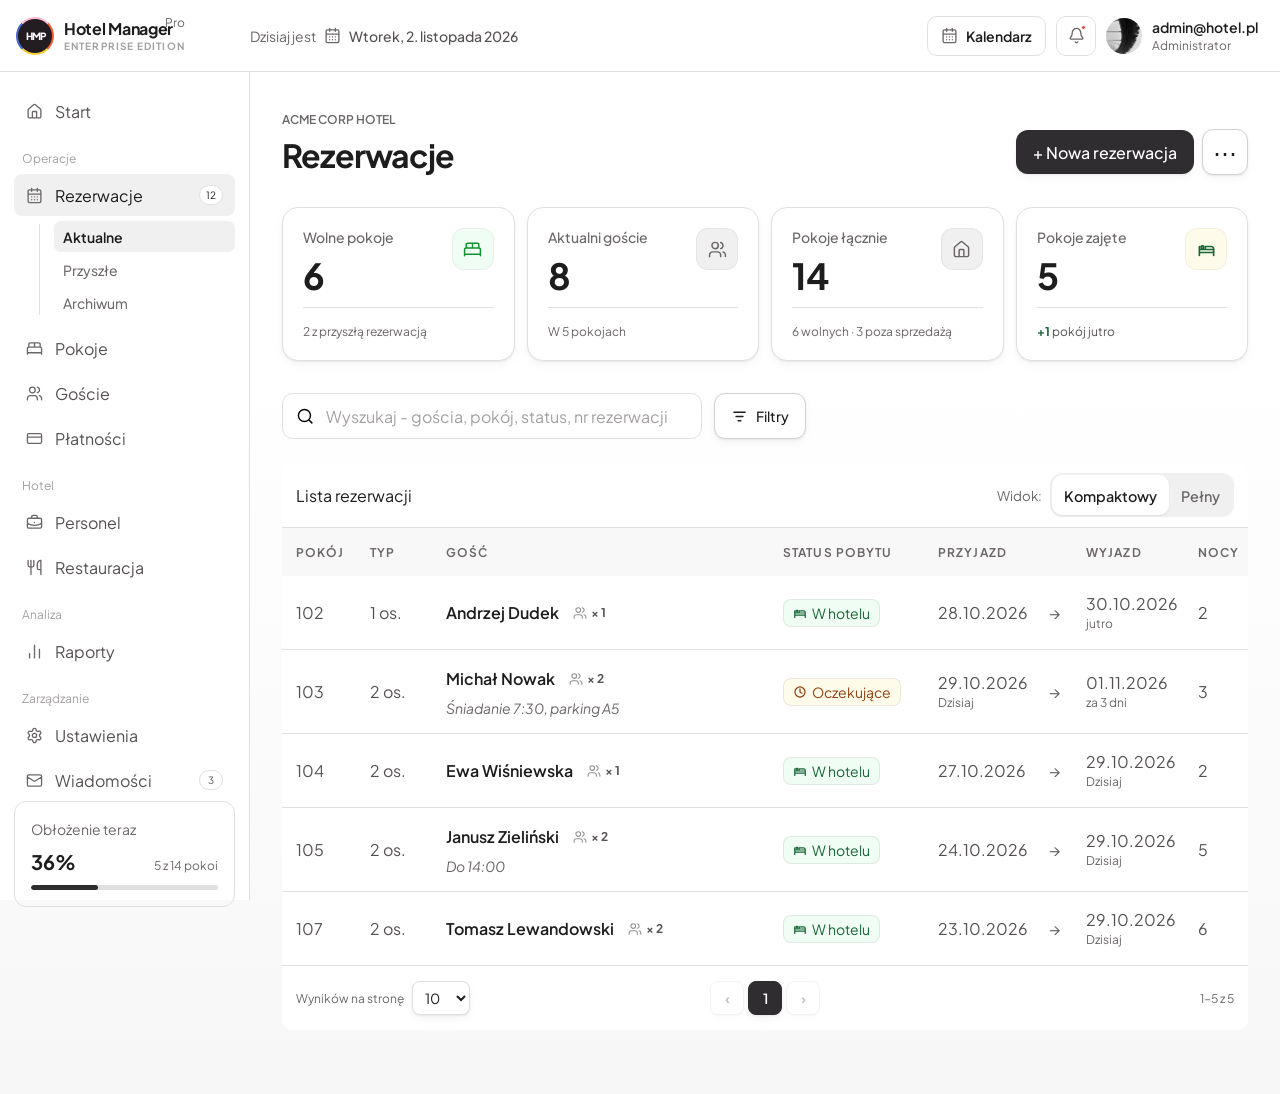
==== commit b26bc133: "update" ====
--- a/index.html
+++ b/index.html
@@ -4,14 +4,14 @@
     <meta charset="UTF-8" />
     <meta name="viewport" content="width=device-width, initial-scale=1.0" />
     <title>Hotel Manager — Rezerwacje</title>
-    <link rel="stylesheet" href="styles.css?v=20261028-33" />
+    <link rel="stylesheet" href="styles.css?v=20261029-45" />
   </head>
   <body>
     <header class="topbar">
       <a class="brand" href="#" aria-label="Hotel Manager — strona główna">
         <span class="brand-mark"><span>HMP</span></span>
         <span class="brand-copy"
-          ><strong>Hotel Manager</strong><small>ENTERPRICE EDITION</small></span
+          ><strong>Hotel Manager</strong><small>ENTERPRISE EDITION</small></span
         >
         <em>Pro</em>
       </a>
@@ -76,9 +76,12 @@
           >
         </nav>
         <div class="occupancy-card">
-          <span>Obłożenie hotelu</span>
-          <div><strong>78%</strong><small>+6% w tym tyg.</small></div>
-          <div class="progress"><i></i></div>
+          <span>Obłożenie teraz</span>
+          <div>
+            <strong id="occupancy-rate">36%</strong
+            ><small id="occupancy-description">5 z 14 pokoi</small>
+          </div>
+          <div class="progress"><i id="occupancy-progress"></i></div>
         </div>
       </aside>
 
@@ -181,7 +184,7 @@
             <div class="stat-copy">
               <span>Pokoje łącznie</span
               ><strong id="stat-total-rooms">14</strong
-              ><small>Na 3 piętrach</small>
+              ><small id="stat-room-breakdown">6 wolnych · 3 poza sprzedażą</small>
             </div>
           </button>
           <button
@@ -207,18 +210,160 @@
                 type="search"
                 placeholder="Wyszukaj - gościa, pokój, status, nr rezerwacji itd."
             /></label>
-            <button
-              type="button"
-              class="filters-toggle"
-              id="filters-toggle"
-              aria-expanded="false"
-              aria-controls="filters-popover"
-            >
-              <svg viewBox="0 0 24 24" aria-hidden="true">
-                <path d="M4 6h16M7 12h10M10 18h4" />
-              </svg>
-              Filtry
-            </button>
+            <div class="filters-menu-wrap">
+              <button
+                type="button"
+                class="filters-toggle"
+                id="filters-toggle"
+                aria-expanded="false"
+                aria-controls="filters-popover"
+              >
+                <svg viewBox="0 0 24 24" aria-hidden="true">
+                  <path d="M4 6h16M7 12h10M10 18h4" />
+                </svg>
+                Filtry
+              </button>
+              <div id="filters-popover" class="filters-popover" hidden>
+                <div class="filters-popover-head">
+                  <strong>Filtry rezerwacji</strong>
+                  <button
+                    type="button"
+                    id="filters-close"
+                    aria-label="Zamknij filtry"
+                  >
+                    ×
+                  </button>
+                </div>
+                <div class="filters-popover-grid">
+                  <label class="filter-field">
+                    <span>Status pobytu</span>
+                    <select id="status-filter">
+                      <option value="all">Wszystkie statusy</option>
+                      <option value="Oczekujące">Oczekujące</option>
+                      <option value="W hotelu">W hotelu</option>
+                      <option value="Zakończona">Zakończona</option>
+                      <option value="Nie przyjechano">Nie przyjechano</option>
+                      <option value="Anulowano">Anulowano</option>
+                    </select>
+                  </label>
+                  <label class="filter-field">
+                    <span>Płatność</span>
+                    <select id="payment-filter">
+                      <option value="all">Wszystkie metody</option>
+                      <option value="Karta">Karta</option>
+                      <option value="Gotówka">Gotówka</option>
+                      <option value="Przelew">Przelew</option>
+                    </select>
+                  </label>
+                  <label class="filter-field">
+                    <span>Źródło</span>
+                    <select id="source-filter">
+                      <option value="all">Wszystkie źródła</option>
+                      <option value="Bezpośrednio">Bezpośrednio</option>
+                      <option value="Booking.com">Booking.com</option>
+                      <option value="Telefon">Telefon</option>
+                    </select>
+                  </label>
+                  <label class="checkbox-pill filter-field-wide">
+                    <input id="mine-only" type="checkbox" /><span></span> Pokaż
+                    wolne pokoje
+                  </label>
+                </div>
+              </div>
+            </div>
+          </div>
+          <div id="list-date-range-filter" class="list-date-range-filter" hidden>
+            <span class="field-label">Termin pobytu</span>
+            <div class="stay-range-picker list-stay-range-picker">
+              <button
+                type="button"
+                id="list-range-toggle"
+                class="stay-range-toggle"
+                aria-expanded="false"
+                aria-controls="list-range-popover"
+              >
+                <img src="assets/calendar.svg" alt="" />
+                <span class="stay-range-values">
+                  <span class="stay-range-value">
+                    <small>Data przyjazdu</small>
+                    <strong id="list-range-start-display">Wybierz datę</strong>
+                  </span>
+                  <span class="stay-range-separator" aria-hidden="true">–</span>
+                  <span class="stay-range-value">
+                    <small>Data wyjazdu</small>
+                    <strong id="list-range-end-display">Wybierz datę</strong>
+                  </span>
+                </span>
+                <span class="stay-range-chevron" aria-hidden="true">⌄</span>
+              </button>
+              <div
+                id="list-range-popover"
+                class="stay-range-popover"
+                role="dialog"
+                aria-label="Filtruj rezerwacje według terminu pobytu"
+                hidden
+              >
+                <div class="stay-range-head">
+                  <button
+                    type="button"
+                    id="list-range-prev"
+                    aria-label="Poprzedni miesiąc"
+                  >
+                    ‹
+                  </button>
+                  <div class="stay-range-month-titles">
+                    <strong id="list-range-month-primary">Październik 2026</strong>
+                    <strong id="list-range-month-secondary">Listopad 2026</strong>
+                  </div>
+                  <button
+                    type="button"
+                    id="list-range-next"
+                    aria-label="Następny miesiąc"
+                  >
+                    ›
+                  </button>
+                </div>
+                <div class="stay-range-calendars">
+                  <section class="stay-range-calendar">
+                    <div class="stay-range-weekdays" aria-hidden="true">
+                      <span>Pn</span><span>Wt</span><span>Śr</span
+                      ><span>Cz</span><span>Pt</span><span>So</span
+                      ><span>Nd</span>
+                    </div>
+                    <div
+                      id="list-range-days-primary"
+                      class="stay-range-days"
+                    ></div>
+                  </section>
+                  <section class="stay-range-calendar">
+                    <div class="stay-range-weekdays" aria-hidden="true">
+                      <span>Pn</span><span>Wt</span><span>Śr</span
+                      ><span>Cz</span><span>Pt</span><span>So</span
+                      ><span>Nd</span>
+                    </div>
+                    <div
+                      id="list-range-days-secondary"
+                      class="stay-range-days"
+                    ></div>
+                  </section>
+                </div>
+                <p id="list-range-hint" class="stay-range-hint">
+                  Wybierz datę przyjazdu
+                </p>
+                <div
+                  class="stay-range-flexibility"
+                  aria-label="Elastyczność terminu"
+                >
+                  <button type="button" class="selected" data-list-flex-days="0">
+                    Dokładny termin
+                  </button>
+                  <button type="button" data-list-flex-days="1">± 1 dzień</button>
+                  <button type="button" data-list-flex-days="2">± 2 dni</button>
+                  <button type="button" data-list-flex-days="3">± 3 dni</button>
+                  <button type="button" data-list-flex-days="7">± 7 dni</button>
+                </div>
+              </div>
+            </div>
           </div>
           <div
             id="active-filters"
@@ -226,60 +371,6 @@
             aria-label="Aktywne filtry"
             hidden
           ></div>
-          <div id="filters-popover" class="filters-popover" hidden>
-            <div class="filters-popover-head">
-              <strong>Filtry rezerwacji</strong>
-              <button
-                type="button"
-                id="filters-close"
-                aria-label="Zamknij filtry"
-              >
-                ×
-              </button>
-            </div>
-            <div class="filters-popover-grid">
-              <label class="filter-field filter-field-wide">
-                <span>Termin pobytu</span>
-                <button type="button" class="date-button">
-                  <img src="assets/date.svg" alt="" /><span
-                    >25.12.2024 – 24.04.2026</span
-                  ><img src="assets/chevron.svg" alt="" />
-                </button>
-              </label>
-              <label class="filter-field">
-                <span>Status pobytu</span>
-                <select id="status-filter">
-                  <option value="all">Wszystkie statusy</option>
-                  <option value="Oczekujące">Oczekujące</option>
-                  <option value="W hotelu">W hotelu</option>
-                  <option value="Nie przyjechano">Nie przyjechano</option>
-                  <option value="Anulowano">Anulowano</option>
-                </select>
-              </label>
-              <label class="filter-field">
-                <span>Płatność</span>
-                <select id="payment-filter">
-                  <option value="all">Wszystkie metody</option>
-                  <option value="Karta">Karta</option>
-                  <option value="Gotówka">Gotówka</option>
-                  <option value="Przelew">Przelew</option>
-                </select>
-              </label>
-              <label class="filter-field">
-                <span>Źródło</span>
-                <select id="source-filter">
-                  <option value="all">Wszystkie źródła</option>
-                  <option value="Bezpośrednio">Bezpośrednio</option>
-                  <option value="Booking.com">Booking.com</option>
-                  <option value="Telefon">Telefon</option>
-                </select>
-              </label>
-              <label class="checkbox-pill filter-field-wide">
-                <input id="mine-only" type="checkbox" /><span></span> Pokaż
-                wolne pokoje
-              </label>
-            </div>
-          </div>
         </section>
 
         <section
@@ -287,7 +378,7 @@
           aria-label="Lista rezerwacji"
         >
           <div class="table-toolbar">
-            <div>Lista rezerwacji</div>
+            <div id="table-list-title">Lista rezerwacji</div>
             <div style="display: flex; gap: 8px; align-items: center">
               <small style="color: var(--color-text-tertiary)">Widok:</small>
               <div
@@ -303,8 +394,8 @@
             </div>
           </div>
           <div class="table-scroll">
-            <table>
-              <colgroup>
+            <table id="reservations-table">
+              <colgroup id="reservations-colgroup">
                 <col class="room" />
                 <col class="type" />
                 <col class="guest" />
@@ -317,7 +408,7 @@
                 <col class="total" />
                 <col class="actions" />
               </colgroup>
-              <thead>
+              <thead id="reservations-head">
                 <tr>
                   <th>Pokój</th>
                   <th>Typ</th>
@@ -373,6 +464,91 @@
           </div>
           <div class="reservation-page-layout">
             <form id="reservation-form" class="reservation-form-card">
+              <h2>Pobyt</h2>
+              <div class="modal-grid reservation-stay-grid">
+                <div class="field field-wide date-range-field">
+                  <span class="field-label">Termin pobytu</span>
+                  <div class="stay-range-picker">
+                    <button
+                      type="button"
+                      id="stay-range-toggle"
+                      class="stay-range-toggle"
+                      aria-expanded="false"
+                      aria-controls="stay-range-popover"
+                    >
+                      <img src="assets/calendar.svg" alt="" />
+                      <span class="stay-range-values">
+                        <span class="stay-range-value">
+                          <small>Data przyjazdu</small>
+                          <strong id="stay-arrival-display">pon., 2 lis.</strong>
+                        </span>
+                        <span class="stay-range-separator" aria-hidden="true">–</span>
+                        <span class="stay-range-value">
+                          <small>Data wyjazdu</small>
+                          <strong id="stay-departure-display">czw., 5 lis.</strong>
+                        </span>
+                      </span>
+                      <span class="stay-range-chevron" aria-hidden="true">⌄</span>
+                    </button>
+                    <input name="arrival" type="hidden" value="2026-11-02" />
+                    <input name="departure" type="hidden" value="2026-11-05" />
+                    <div
+                      id="stay-range-popover"
+                      class="stay-range-popover"
+                      role="dialog"
+                      aria-label="Wybierz termin pobytu"
+                      hidden
+                    >
+                      <div class="stay-range-head">
+                        <button type="button" id="stay-range-prev" aria-label="Poprzedni miesiąc">‹</button>
+                        <div class="stay-range-month-titles">
+                          <strong id="stay-range-month-primary">Październik 2026</strong>
+                          <strong id="stay-range-month-secondary">Listopad 2026</strong>
+                        </div>
+                        <button type="button" id="stay-range-next" aria-label="Następny miesiąc">›</button>
+                      </div>
+                      <div class="stay-range-calendars">
+                        <section class="stay-range-calendar">
+                          <div class="stay-range-weekdays" aria-hidden="true">
+                            <span>Pn</span><span>Wt</span><span>Śr</span><span>Cz</span><span>Pt</span><span>So</span><span>Nd</span>
+                          </div>
+                          <div id="stay-range-days-primary" class="stay-range-days"></div>
+                        </section>
+                        <section class="stay-range-calendar">
+                          <div class="stay-range-weekdays" aria-hidden="true">
+                            <span>Pn</span><span>Wt</span><span>Śr</span><span>Cz</span><span>Pt</span><span>So</span><span>Nd</span>
+                          </div>
+                          <div id="stay-range-days-secondary" class="stay-range-days"></div>
+                        </section>
+                      </div>
+                      <p id="stay-range-hint" class="stay-range-hint">Wybierz datę przyjazdu</p>
+                      <div class="stay-range-flexibility" aria-label="Elastyczność terminu">
+                        <button type="button" class="selected" data-flex-days="0">Dokładny termin</button>
+                        <button type="button" data-flex-days="1">± 1 dzień</button>
+                        <button type="button" data-flex-days="2">± 2 dni</button>
+                        <button type="button" data-flex-days="3">± 3 dni</button>
+                        <button type="button" data-flex-days="7">± 7 dni</button>
+                      </div>
+                      <input type="hidden" name="dateFlexibility" value="0" />
+                    </div>
+                  </div>
+                </div>
+                <label class="field">
+                  Liczba osób
+                  <select id="planned-guests" name="plannedGuests">
+                    <option value="1" selected>1 osoba</option>
+                    <option value="2">2 osoby</option>
+                    <option value="3">3 osoby</option>
+                    <option value="4">4 osoby</option>
+                  </select>
+                </label>
+                <div class="stay-room-guidance">
+                  <img src="assets/bed.svg" alt="" />
+                  <span>Wybierz dostępny pokój w karcie po prawej stronie.</span>
+                </div>
+              </div>
+              <input class="room-value-input" type="hidden" name="room" value="101" />
+
               <h2>Dane głównego gościa</h2>
               <div class="modal-grid">
                 <label class="field"
@@ -390,6 +566,13 @@
                     placeholder="Nazwisko gościa"
                 /></label>
                 <label class="field"
+                  >Data urodzenia<input
+                    name="guestBirthDate"
+                    type="date"
+                    autocomplete="bday"
+                    required
+                /></label>
+                <label class="field"
                   >Miasto / kraj<input
                     name="guestLocation"
                     autocomplete="address-level2"
@@ -402,7 +585,7 @@
                     autocomplete="tel"
                     placeholder="+48 XXX XXX XXX"
                 /></label>
-                <label class="field field-wide"
+                <label class="field"
                   >E-mail<input
                     name="guestEmail"
                     type="email"
@@ -441,88 +624,163 @@
                   </select></label
                 >
 
-                <h2 class="field-wide">Pobyt</h2>
-                <div style="display: flex; flex-direction: row; gap: 16px">
-                  <label class="field date-field"
-                    >Data przyjazdu (od)
-                    <span class="date-input-shell">
-                      <span
-                        id="arrival-date-display"
-                        class="date-display"
-                        aria-hidden="true"
-                        >poniedziałek, 2.11.2026</span
-                      >
+                <h2 class="field-wide">Płatność</h2>
+                <fieldset class="payment-choice-group field-wide">
+                  <legend>Status płatności</legend>
+                  <div class="payment-radio-grid">
+                    <label class="payment-radio-card">
                       <input
-                        name="arrival"
-                        type="date"
-                        value="2026-11-02"
-                        aria-label="Data przyjazdu"
+                        type="radio"
+                        name="paymentStatus"
+                        value="Nieopłacona"
+                        checked
                         required
                       />
-                    </span>
-                  </label>
-                  <label class="field date-field"
-                    >Data wyjazdu (do)
-                    <span class="date-input-shell">
-                      <span
-                        id="departure-date-display"
-                        class="date-display"
-                        aria-hidden="true"
-                        >czwartek, 5.11.2026</span
-                      >
+                      <span class="payment-radio-content">
+                        <img src="assets/clock.svg" alt="" />
+                        <strong>Nieopłacona</strong>
+                        <small>Brak zarejestrowanej wpłaty</small>
+                      </span>
+                    </label>
+                    <label class="payment-radio-card">
                       <input
-                        name="departure"
-                        type="date"
-                        value="2026-11-05"
-                        aria-label="Data wyjazdu"
+                        type="radio"
+                        name="paymentStatus"
+                        value="Częściowo opłacona"
                         required
                       />
-                    </span>
-                  </label>
-                </div>
-                <input
-                  class="room-value-input"
-                  type="hidden"
-                  name="room"
-                  value="101"
-                />
-                <h2 class="field-wide">Płatność</h2>
-                <label class="field"
-                  >Status płatności<select name="paymentStatus" required>
-                    <option value="Nieopłacona">Nieopłacona</option>
-                    <option value="Częściowo opłacona">
-                      Częściowo opłacona
-                    </option>
-                    <option value="Opłacona">Opłacona</option>
-                    <option value="Do zapłaty na miejscu">
-                      Do zapłaty na miejscu
-                    </option>
-                  </select></label
-                >
-                <label class="field"
-                  >Metoda płatności<select name="paymentMethod" required>
-                    <option value="Karta">Karta</option>
-                    <option value="Gotówka">Gotówka</option>
-                    <option value="Przelew">Przelew</option>
-                    <option value="Booking.com">Booking.com</option>
-                  </select></label
-                >
+                      <span class="payment-radio-content">
+                        <img src="assets/payment.svg" alt="" />
+                        <strong>Częściowo</strong>
+                        <small>Wpłacono część należności</small>
+                      </span>
+                    </label>
+                    <label class="payment-radio-card">
+                      <input
+                        type="radio"
+                        name="paymentStatus"
+                        value="Opłacona"
+                        required
+                      />
+                      <span class="payment-radio-content">
+                        <img src="assets/check.svg" alt="" />
+                        <strong>Opłacona</strong>
+                        <small>Cała kwota została opłacona</small>
+                      </span>
+                    </label>
+                    <label class="payment-radio-card">
+                      <input
+                        type="radio"
+                        name="paymentStatus"
+                        value="Do zapłaty na miejscu"
+                        required
+                      />
+                      <span class="payment-radio-content">
+                        <img src="assets/stay.svg" alt="" />
+                        <strong>Na miejscu</strong>
+                        <small>Płatność podczas pobytu</small>
+                      </span>
+                    </label>
+                  </div>
+                </fieldset>
+
+                <fieldset class="payment-choice-group field-wide">
+                  <legend>Metoda płatności</legend>
+                  <div class="payment-radio-grid">
+                    <label class="payment-radio-card">
+                      <input
+                        type="radio"
+                        name="paymentMethod"
+                        value="Karta"
+                        checked
+                        required
+                      />
+                      <span class="payment-radio-content">
+                        <img src="assets/card.svg" alt="" />
+                        <strong>Karta</strong>
+                        <small>Terminal lub płatność online</small>
+                      </span>
+                    </label>
+                    <label class="payment-radio-card">
+                      <input
+                        type="radio"
+                        name="paymentMethod"
+                        value="Gotówka"
+                        required
+                      />
+                      <span class="payment-radio-content">
+                        <img src="assets/payment.svg" alt="" />
+                        <strong>Gotówka</strong>
+                        <small>Płatność w recepcji</small>
+                      </span>
+                    </label>
+                    <label class="payment-radio-card">
+                      <input
+                        type="radio"
+                        name="paymentMethod"
+                        value="Przelew"
+                        required
+                      />
+                      <span class="payment-radio-content">
+                        <img src="assets/house.svg" alt="" />
+                        <strong>Przelew</strong>
+                        <small>Przelew na konto hotelu</small>
+                      </span>
+                    </label>
+                    <label class="payment-radio-card">
+                      <input
+                        type="radio"
+                        name="paymentMethod"
+                        value="Booking.com"
+                        required
+                      />
+                      <span class="payment-radio-content">
+                        <img src="assets/globe.svg" alt="" />
+                        <strong>Booking.com</strong>
+                        <small>Rozliczenie przez platformę</small>
+                      </span>
+                    </label>
+                  </div>
+                </fieldset>
                 <div class="field field-wide addons-field">
                   <span class="field-label">Usługi dodatkowe</span>
                   <div class="addon-grid">
-                    <label class="addon-option"
-                      ><input
-                        type="checkbox"
-                        name="extras"
-                        value="Śniadanie"
-                        data-price="40"
-                        data-mode="person-night"
-                      /><span class="addon-check"></span
-                      ><span
-                        ><strong>Śniadanie</strong
-                        ><small>40 zł / osoba / noc</small></span
-                      ></label
-                    >
+                    <div class="addon-option-group">
+                      <label class="addon-option"
+                        ><input
+                          id="breakfast-extra"
+                          type="checkbox"
+                          name="extras"
+                          value="Śniadanie"
+                          data-price="40"
+                          data-mode="person-night"
+                        /><span class="addon-check"></span
+                        ><span
+                          ><strong>Śniadanie</strong
+                          ><small>40 zł / osoba / noc</small></span
+                        ></label
+                      >
+                      <div id="breakfast-config" class="addon-config" hidden>
+                        <label
+                          ><span>Dla ilu osób</span
+                          ><input
+                            id="breakfast-guests"
+                            name="breakfastGuests"
+                            type="number"
+                            min="1"
+                            value="1"
+                        /></label>
+                        <label
+                          ><span>Na ile nocy</span
+                          ><input
+                            id="breakfast-nights"
+                            name="breakfastNights"
+                            type="number"
+                            min="1"
+                            value="3"
+                        /></label>
+                      </div>
+                    </div>
                     <label class="addon-option"
                       ><input
                         type="checkbox"
@@ -576,9 +834,15 @@
                       ><input
                         id="nightly-rate"
                         type="text"
+                        inputmode="decimal"
                         value="500 zł"
-                        readonly
-                    /></label>
+                      />
+                      <small
+                        id="nightly-rate-note"
+                        class="pricing-input-note"
+                        hidden
+                      ></small>
+                    </label>
                     <label class="total-input"
                       ><span>Suma</span
                       ><input
@@ -622,7 +886,7 @@
                 aria-label="Dostępność wybranego pokoju"
               >
                 <div class="calendar-room-selector">
-                  <h2 class="smaller">Pokój</h3>
+                  <h2 class="smaller">Pokój</h2>
                   <button
                     type="button"
                     class="room-card"
@@ -771,6 +1035,10 @@
                 <span>Nazwisko</span><strong id="details-last-name">—</strong>
               </div>
               <div>
+                <span>Data urodzenia</span
+                ><strong id="details-birth-date">—</strong>
+              </div>
+              <div>
                 <span>Miasto / kraj</span
                 ><strong id="details-location">—</strong>
               </div>
@@ -828,18 +1096,28 @@
           </section>
           <section class="details-info-section">
             <h3>Podsumowanie płatności</h3>
-            <div class="details-summary details-payment-summary">
-              <div>
-                <span>Liczba nocy</span
-                ><strong id="details-payment-nights">—</strong>
-              </div>
-              <div>
-                <span>Cena za noc</span><strong id="details-price">—</strong>
-              </div>
-              <div>
-                <span>Usługi dodatkowe</span
-                ><strong id="details-extras">Brak</strong>
-              </div>
+            <div class="price-receipt details-price-receipt">
+              <div class="price-receipt-row">
+                <span id="details-stay-label">—</span>
+                <strong id="details-stay-total">—</strong>
+              </div>
+              <div
+                id="details-extras-list"
+                class="price-receipt-extras"
+              ></div>
+              <div
+                id="details-discount"
+                class="price-receipt-discount"
+                hidden
+              >
+                <span id="details-discount-label">Rabat</span>
+                <strong id="details-discount-value">—</strong>
+              </div>
+              <div class="price-receipt-total">
+                <span>Łącznie</span><strong id="details-total">—</strong>
+              </div>
+            </div>
+            <div class="details-payment-meta">
               <div>
                 <span>Metoda płatności</span
                 ><strong id="details-payment">—</strong>
@@ -847,9 +1125,6 @@
               <div>
                 <span>Status płatności</span
                 ><strong id="details-payment-status">—</strong>
-              </div>
-              <div class="details-total-row">
-                <span>Łącznie</span><strong id="details-total">—</strong>
               </div>
             </div>
           </section>
@@ -889,61 +1164,71 @@
             ×
           </button>
         </div>
-        <label class="search-field room-search"
-          ><img src="assets/search.svg" alt="" /><input
-            id="room-search"
-            type="search"
-            placeholder="Szukaj po numerze, typie lub piętrze"
-        /></label>
-        <div
-          class="room-advanced-filters"
-          aria-label="Filtry wyposażenia pokoju"
-        >
-          <div class="room-filter-selects">
-            <label
-              >Liczba osób
-              <select id="room-capacity-filter">
-                <option value="all">Dowolna</option>
-                <option value="1">1 osoba</option>
-                <option value="2">2 osoby</option>
-                <option value="3">3 osoby</option>
-                <option value="4">4 osoby</option>
-              </select>
-            </label>
-            <label
-              >Powierzchnia
-              <select id="room-area-filter">
-                <option value="0">Dowolna</option>
-                <option value="20">od 20 m²</option>
-                <option value="25">od 25 m²</option>
-                <option value="30">od 30 m²</option>
-                <option value="40">od 40 m²</option>
-              </select>
-            </label>
-          </div>
-          <fieldset class="room-amenity-filters">
-            <legend>Udogodnienia</legend>
-            <label><input type="checkbox" value="Wi‑Fi" />Wi‑Fi</label>
-            <label><input type="checkbox" value="Balkon" />Balkon</label>
-            <label><input type="checkbox" value="Parking" />Parking</label>
-            <label
-              ><input type="checkbox" value="Klimatyzacja" />Klimatyzacja</label
+        <div class="room-picker-layout">
+          <aside class="room-picker-filters" aria-label="Filtry pokoi">
+            <label class="search-field room-search"
+              ><img src="assets/search.svg" alt="" /><input
+                id="room-search"
+                type="search"
+                placeholder="Szukaj pokoju"
+            /></label>
+            <div
+              class="room-advanced-filters"
+              aria-label="Filtry wyposażenia pokoju"
             >
-            <label
-              ><input type="checkbox" value="Aneks kuchenny" />Aneks
-              kuchenny</label
-            >
-          </fieldset>
-          <button
-            type="button"
-            id="clear-room-filters"
-            class="room-filter-clear"
-          >
-            Wyczyść filtry
-          </button>
+              <div class="room-filter-selects">
+                <label
+                  >Liczba osób
+                  <select id="room-capacity-filter">
+                    <option value="all">Dowolna</option>
+                    <option value="1">1 osoba</option>
+                    <option value="2">2 osoby</option>
+                    <option value="3">3 osoby</option>
+                    <option value="4">4 osoby</option>
+                  </select>
+                </label>
+                <label
+                  >Powierzchnia
+                  <select id="room-area-filter">
+                    <option value="0">Dowolna</option>
+                    <option value="20">od 20 m²</option>
+                    <option value="25">od 25 m²</option>
+                    <option value="30">od 30 m²</option>
+                    <option value="40">od 40 m²</option>
+                  </select>
+                </label>
+              </div>
+              <fieldset class="room-amenity-filters">
+                <legend>Udogodnienia</legend>
+                <label><input type="checkbox" value="Wi‑Fi" />Wi‑Fi</label>
+                <label><input type="checkbox" value="Balkon" />Balkon</label>
+                <label><input type="checkbox" value="Parking" />Parking</label>
+                <label
+                  ><input type="checkbox" value="Klimatyzacja" />Klimatyzacja</label
+                >
+                <label
+                  ><input type="checkbox" value="Aneks kuchenny" />Aneks
+                  kuchenny</label
+                >
+              </fieldset>
+              <button
+                type="button"
+                id="clear-room-filters"
+                class="room-filter-clear"
+              >
+                Wyczyść filtry
+              </button>
+            </div>
+          </aside>
+
+          <section class="room-picker-results" aria-label="Dostępne pokoje">
+            <div class="room-list-head">
+              <strong>Dostępne pokoje</strong>
+              <span id="room-result-count">0 wyników</span>
+            </div>
+            <div id="room-list" class="room-list"></div>
+          </section>
         </div>
-
-        <div id="room-list" class="room-list"></div>
         <div class="modal-actions">
           <button
             class="secondary-button"
@@ -964,7 +1249,6 @@
           class="success-lottie"
           aria-hidden="true"
         ></div>
-        <p class="success-eyebrow">REZERWACJA ZAPISANA</p>
         <h2>Gotowe!</h2>
         <p class="success-message">Nowa rezerwacja została pomyślnie dodana.</p>
         <div class="success-summary">
@@ -975,13 +1259,22 @@
             <span>Płatność</span><strong id="success-payment">—</strong>
           </div>
         </div>
-        <button
-          class="primary-button success-done"
-          form="close-success-modal"
-          value="done"
-        >
-          Gotowe
-        </button>
+        <div class="success-actions">
+          <button
+            class="secondary-button"
+            form="close-success-modal"
+            value="done"
+          >
+            Wróć do listy
+          </button>
+          <button
+            type="button"
+            class="primary-button"
+            id="success-view-reservation"
+          >
+            Zobacz rezerwację
+          </button>
+        </div>
       </div>
     </dialog>
 
@@ -991,6 +1284,6 @@
       >
     </div>
     <script src="assets/lottie-light.min.js"></script>
-    <script src="script.js?v=20261028-22"></script>
+    <script src="script.js?v=20261029-34"></script>
   </body>
 </html>
--- a/styles.css
+++ b/styles.css
@@ -31,6 +31,9 @@
   --radius-sm: 8px;
   --radius-md: 12px;
   --shadow-modal: 0 24px 70px rgba(30, 29, 30, .24);
+  --shadow-interactive: 0 1px 2px rgba(30, 29, 30, .08), 0 4px 10px rgba(30, 29, 30, .04);
+  --shadow-interactive-hover: 0 2px 4px rgba(30, 29, 30, .1), 0 9px 22px rgba(30, 29, 30, .08);
+  --shadow-table-row-hover: 0 2px 5px rgba(30, 29, 30, .08), 0 10px 24px rgba(30, 29, 30, .07);
   --sidebar-width: 250px;
   --font-sans: 'Plus Jakarta Sans', -apple-system, BlinkMacSystemFont, "SF Pro Text", "Segoe UI", sans-serif;
   --font-size-2xs: .625rem;
@@ -402,7 +405,7 @@
 }
 
 .progress i {
-  width: 78%;
+  width: 0;
   height: 100%;
   display: block;
   background: var(--color-brand-primary);
@@ -608,6 +611,28 @@
   gap: 12px;
 }
 
+.filters-menu-wrap {
+  position: relative;
+  flex: 0 0 auto;
+}
+
+.list-date-range-filter {
+  width: min(620px, 100%);
+  margin-top: var(--space-3);
+  display: grid;
+  gap: 6px;
+}
+
+.list-date-range-filter[hidden] {
+  display: none;
+}
+
+.list-date-range-filter>.field-label {
+  color: var(--color-text-secondary);
+  font-size: var(--font-size-xs);
+  font-weight: 500;
+}
+
 .active-filters {
   display: flex;
   flex-wrap: wrap;
@@ -692,9 +717,9 @@
 .filters-popover {
   position: absolute;
   z-index: 30;
-  top: 58px;
+  top: calc(100% + 8px);
   right: 0;
-  width: min(520px, 100%);
+  width: min(520px, calc(100vw - 32px));
   border: 1px solid var(--color-border-tertiary);
   border-radius: var(--radius-md);
   background: white;
@@ -1114,6 +1139,65 @@
   width: 178px;
 }
 
+.table-free-rooms table {
+  min-width: 1080px;
+}
+
+.table-free-rooms .table-toolbar>div:last-child {
+  display: none !important;
+}
+
+col.free-room-number { width: 90px; }
+col.free-room-type { width: 150px; }
+col.free-room-capacity { width: 190px; }
+col.free-room-equipment { width: 260px; }
+col.free-room-availability-col { width: auto; }
+col.free-room-price { width: 120px; }
+col.free-room-action { width: 150px; }
+
+.free-room-row td>small,
+.free-room-row .amount small {
+  display: block;
+  margin-top: 5px;
+  color: var(--color-text-tertiary);
+  font-size: var(--font-size-xs);
+}
+
+.free-room-amenities {
+  display: flex;
+  flex-wrap: wrap;
+  gap: 5px;
+}
+
+.free-room-amenities span {
+  border: 1px solid var(--color-border-tertiary);
+  border-radius: 999px;
+  padding: 3px 7px;
+  color: var(--color-text-secondary);
+  font-size: var(--font-size-2xs);
+}
+
+.free-room-availability {
+  display: grid;
+  gap: 4px;
+}
+
+.free-room-availability strong {
+  color: var(--color-success);
+  font-size: var(--font-size-xs);
+}
+
+.free-room-availability span {
+  color: var(--color-text-secondary);
+  font-size: var(--font-size-xs);
+  line-height: 1.4;
+}
+
+.free-room-availability.has-conflict strong,
+.free-room-availability.has-conflict span {
+  color: var(--color-danger);
+}
+
 thead {
   background: var(--color-bg-surface-secondary);
 }
@@ -1341,6 +1425,11 @@
 }
 
 .status-staying {
+  background: var(--color-success-bg);
+  color: var(--color-success);
+}
+
+.status-completed {
   background: var(--color-success-bg);
   color: var(--color-success);
 }
@@ -1620,63 +1709,233 @@
   box-shadow: 0 0 0 3px rgba(47, 45, 47, .08);
 }
 
-.date-field {
+.stay-range-picker {
   position: relative;
   width: 100%;
-
-}
-
-.date-input-shell {
-  position: relative;
-  display: flex;
+}
+
+.stay-range-toggle {
   width: 100%;
-  max-width: 320px;
-  height: 44px;
-  align-items: center;
-  overflow: hidden;
+  min-height: 68px;
   border: 1px solid var(--color-border-tertiary);
   border-radius: var(--radius-md);
   background: white;
-}
-
-.date-input-shell::after {
-  position: absolute;
-  top: 50%;
-  right: 11px;
-  width: 18px;
-  height: 18px;
-  background: url("assets/calendar.svg") center / contain no-repeat;
-  content: "";
-  pointer-events: none;
-  transform: translateY(-50%);
-}
-
-.date-input-shell:focus-within {
+  padding: 8px var(--space-4);
+  display: grid;
+  grid-template-columns: 20px minmax(0, 1fr) 24px;
+  align-items: center;
+  gap: var(--space-3);
+  color: var(--color-text-primary);
+  text-align: left;
+}
+
+.stay-range-toggle:hover {
+  border-color: var(--color-border-primary);
+  background: var(--color-bg-surface-secondary);
+}
+
+.stay-range-toggle:focus-visible,
+.stay-range-toggle[aria-expanded="true"] {
   border-color: var(--color-brand-primary);
   box-shadow: 0 0 0 3px rgba(47, 45, 47, .08);
-}
-
-.date-display {
-  display: block;
-  width: 100%;
+  outline: 0;
+}
+
+.stay-range-toggle img {
+  width: 20px;
+  height: 20px;
+}
+
+.stay-range-values {
+  display: grid;
+  grid-template-columns: minmax(0, 1fr) auto minmax(0, 1fr);
+  align-items: end;
+  gap: var(--space-3);
+}
+
+.stay-range-value {
+  min-width: 0;
+  display: grid;
+  gap: 2px;
+}
+
+.stay-range-value small {
+  color: var(--color-text-tertiary);
+  font-size: var(--font-size-2xs);
+  font-weight: 400;
+}
+
+.stay-range-value strong {
   overflow: hidden;
-  padding: 0 36px 0 12px;
   color: var(--color-text-primary);
   font-size: var(--font-size-sm);
-  font-weight: 400;
-  line-height: 1;
-  pointer-events: none;
+  font-weight: 500;
   text-overflow: ellipsis;
   white-space: nowrap;
 }
 
-.date-input-shell input[type="date"] {
+.stay-range-separator {
+  padding-bottom: 1px;
+  color: var(--color-text-tertiary);
+  font-size: var(--font-size-md);
+}
+
+.stay-range-chevron {
+  color: var(--color-text-tertiary);
+  font-size: var(--font-size-lg);
+  text-align: center;
+  transition: transform .15s ease;
+}
+
+.stay-range-toggle[aria-expanded="true"] .stay-range-chevron {
+  transform: rotate(180deg);
+}
+
+.stay-range-popover {
   position: absolute;
-  inset: 0;
-  width: 100%;
-  height: 100%;
-  cursor: pointer;
-  opacity: 0;
+  z-index: 60;
+  top: calc(100% + 8px);
+  left: 0;
+  width: min(760px, calc(100vw - 64px));
+  border: 1px solid var(--color-border-tertiary);
+  border-radius: var(--radius-lg);
+  background: white;
+  padding: var(--space-5);
+  box-shadow: 0 18px 50px rgba(30, 29, 30, .16);
+}
+
+.stay-range-head {
+  min-height: 44px;
+  display: grid;
+  grid-template-columns: 36px minmax(0, 1fr) 36px;
+  align-items: center;
+  gap: var(--space-3);
+  margin-bottom: var(--space-3);
+}
+
+.stay-range-month-titles {
+  display: grid;
+  grid-template-columns: repeat(2, minmax(0, 1fr));
+  gap: var(--space-6);
+}
+
+.stay-range-month-titles strong {
+  text-align: center;
+  font-size: var(--font-size-md);
+  font-weight: 600;
+  text-transform: capitalize;
+}
+
+.stay-range-head button {
+  width: 36px;
+  height: 36px;
+  border: 0;
+  border-radius: var(--radius-sm);
+  background: transparent;
+  color: var(--color-text-secondary);
+  font-size: var(--font-size-lg);
+}
+
+.stay-range-head button:hover {
+  background: var(--color-bg-surface-secondary);
+}
+
+.stay-range-calendars {
+  display: grid;
+  grid-template-columns: repeat(2, minmax(0, 1fr));
+  gap: var(--space-6);
+}
+
+.stay-range-calendar {
+  min-width: 0;
+}
+
+.stay-range-weekdays,
+.stay-range-days {
+  display: grid;
+  grid-template-columns: repeat(7, 1fr);
+}
+
+.stay-range-weekdays span {
+  padding: 8px 0;
+  color: var(--color-text-tertiary);
+  font-size: var(--font-size-xs);
+  font-weight: 500;
+  text-align: center;
+}
+
+.stay-range-day {
+  position: relative;
+  min-width: 0;
+  height: 42px;
+  border: 0;
+  border-radius: 0;
+  background: transparent;
+  color: var(--color-text-primary);
+  font-size: var(--font-size-xs);
+}
+
+.stay-range-day:hover {
+  background: var(--color-bg-surface-active);
+}
+
+.stay-range-day.is-outside {
+  color: transparent;
+  pointer-events: none;
+}
+
+.stay-range-day.is-past:not(.is-start):not(.is-outside) {
+  color: var(--color-text-disabled);
+  cursor: not-allowed;
+}
+
+.stay-range-day.is-in-range {
+  background: var(--color-bg-surface-active);
+}
+
+.stay-range-day.is-start,
+.stay-range-day.is-end {
+  border-radius: 0;
+  background: var(--color-brand-primary);
+  color: white;
+  font-weight: 600;
+}
+
+.stay-range-hint {
+  margin: var(--space-4) 0 0;
+  padding-top: var(--space-4);
+  border-top: 1px solid var(--color-border-tertiary);
+  color: var(--color-text-tertiary);
+  font-size: var(--font-size-xs);
+  text-align: center;
+}
+
+.stay-range-flexibility {
+  display: flex;
+  flex-wrap: wrap;
+  gap: var(--space-2);
+  margin-top: var(--space-3);
+}
+
+.stay-range-flexibility button {
+  min-height: 38px;
+  border: 1px solid var(--color-border-primary);
+  border-radius: 999px;
+  background: white;
+  padding: 0 var(--space-4);
+  color: var(--color-text-secondary);
+  font-size: var(--font-size-xs);
+  font-weight: 500;
+}
+
+.stay-range-flexibility button:hover {
+  background: var(--color-bg-surface-secondary);
+}
+
+.stay-range-flexibility button.selected {
+  border-color: var(--color-brand-primary);
+  background: var(--color-bg-surface-active);
+  color: var(--color-brand-primary);
 }
 
 .modal-section-title {
@@ -1805,12 +2064,18 @@
 
 .additional-guest-grid {
   display: grid;
-  grid-template-columns: 1fr 1fr 130px;
+  grid-template-columns: 1fr 1fr;
   gap: var(--space-2);
 }
 
 .additional-guest-grid .field {
   font-size: var(--font-size-xs);
+}
+
+.additional-guest-grid .field>span small {
+  color: var(--color-text-tertiary);
+  font-size: inherit;
+  font-weight: 400;
 }
 
 .reservation-page-heading {
@@ -2284,10 +2549,176 @@
   margin-top: 0;
 }
 
+.payment-choice-group {
+  min-width: 0;
+  margin: 0;
+  padding: 0;
+  border: 0;
+}
+
+.payment-choice-group legend {
+  margin-bottom: var(--space-2);
+  color: var(--color-text-secondary);
+  font-size: var(--font-size-sm);
+  font-weight: 500;
+}
+
+.payment-radio-grid {
+  display: grid;
+  grid-template-columns: repeat(4, minmax(0, 1fr));
+  gap: var(--space-2);
+}
+
+.payment-radio-card {
+  position: relative;
+  min-width: 0;
+  cursor: pointer;
+}
+
+.payment-radio-card input {
+  position: absolute;
+  width: 1px;
+  height: 1px;
+  opacity: 0;
+  pointer-events: none;
+}
+
+.payment-radio-content {
+  position: relative;
+  min-height: 116px;
+  border: 1px solid var(--color-border-tertiary);
+  border-radius: 12px;
+  background: white;
+  padding: var(--space-4);
+  display: flex;
+  flex-direction: column;
+  align-items: flex-start;
+  gap: var(--space-2);
+  transition: border-color .15s ease, background .15s ease, box-shadow .15s ease;
+}
+
+.payment-radio-content::after {
+  position: absolute;
+  top: var(--space-3);
+  right: var(--space-3);
+  width: 20px;
+  height: 20px;
+  border-radius: 50%;
+  background: var(--color-brand-primary);
+  color: white;
+  content: "✓";
+  display: grid;
+  place-items: center;
+  font-size: var(--font-size-xs);
+  font-weight: 700;
+  opacity: 0;
+  transform: scale(.8);
+  transition: opacity .15s ease, transform .15s ease;
+}
+
+.payment-radio-card:hover .payment-radio-content {
+  border-color: var(--color-border-primary);
+  background: var(--color-bg-surface-secondary);
+}
+
+.payment-radio-card input:focus-visible+.payment-radio-content {
+  outline: 2px solid var(--color-brand-primary);
+  outline-offset: 2px;
+}
+
+.payment-radio-card input:checked+.payment-radio-content {
+  border-color: var(--color-brand-primary);
+  background: var(--color-bg-surface-secondary);
+  box-shadow: inset 0 0 0 1px var(--color-brand-primary);
+}
+
+.payment-radio-card input:checked+.payment-radio-content::after {
+  opacity: 1;
+  transform: scale(1);
+}
+
+.payment-radio-content img {
+  width: 22px;
+  height: 22px;
+  margin-bottom: var(--space-2);
+  opacity: .78;
+}
+
+.payment-radio-content strong {
+  color: var(--color-text-primary);
+  font-size: var(--font-size-sm);
+  font-weight: 600;
+}
+
+.payment-radio-content small {
+  color: var(--color-text-tertiary);
+  font-size: var(--font-size-xs);
+  font-weight: 400;
+  line-height: 1.4;
+}
+
 .addon-grid {
   display: grid;
   grid-template-columns: 1fr 1fr;
   gap: 9px;
+  align-items: start;
+}
+
+.addon-option-group {
+  min-width: 0;
+}
+
+.addon-option-group .addon-option {
+  width: 100%;
+}
+
+.addon-option-group.is-expanded .addon-option {
+  border-radius: 11px 11px 0 0;
+}
+
+.addon-config {
+  display: grid;
+  grid-template-columns: 1fr 1fr;
+  gap: var(--space-2);
+  margin-top: -1px;
+  border: 1px solid var(--color-border-tertiary);
+  border-radius: 0 0 11px 11px;
+  background: var(--color-bg-surface-secondary);
+  padding: var(--space-3);
+}
+
+.addon-config[hidden] {
+  display: none;
+}
+
+.addon-config label {
+  min-width: 0;
+  display: flex;
+  flex-direction: column;
+  gap: 6px;
+}
+
+.addon-config label span {
+  color: var(--color-text-tertiary);
+  font-size: var(--font-size-xs);
+  font-weight: 500;
+}
+
+.addon-config input {
+  width: 100%;
+  height: 38px;
+  border: 1px solid var(--color-border-tertiary);
+  border-radius: 8px;
+  background: white;
+  padding: 0 10px;
+  color: var(--color-text-primary);
+  font-size: var(--font-size-sm);
+  outline: none;
+}
+
+.addon-config input:focus {
+  border-color: var(--color-brand-primary);
+  box-shadow: 0 0 0 3px rgba(47, 45, 47, .08);
 }
 
 .addon-option {
@@ -2389,6 +2820,27 @@
   font-weight: 600;
 }
 
+.pricing-grid #nightly-rate {
+  background: white;
+}
+
+.pricing-grid #nightly-rate:focus {
+  border-color: var(--color-brand-primary);
+  box-shadow: 0 0 0 3px rgba(47, 45, 47, .08);
+  outline: 0;
+}
+
+.pricing-input-note {
+  color: var(--color-warning);
+  font-size: var(--font-size-2xs);
+  font-weight: 500;
+  line-height: 1.4;
+}
+
+.pricing-input-note[hidden] {
+  display: none;
+}
+
 .price-formula {
   color: var(--color-text-tertiary);
   font-size: var(--font-size-xs);
@@ -2693,6 +3145,39 @@
 .details-payment-summary {
   display: grid;
   grid-template-columns: repeat(2, minmax(0, 1fr));
+}
+
+.details-price-receipt {
+  border: 1px solid var(--color-border-tertiary);
+  border-radius: var(--radius-md);
+  background: var(--color-bg-surface-primary);
+  padding: 0 var(--space-4);
+}
+
+.details-payment-meta {
+  margin-top: var(--space-3);
+  display: grid;
+  grid-template-columns: repeat(2, minmax(0, 1fr));
+  gap: var(--space-2);
+}
+
+.details-payment-meta>div {
+  border-radius: var(--radius-sm);
+  background: var(--color-bg-surface-secondary);
+  padding: 10px 12px;
+  display: grid;
+  gap: 4px;
+}
+
+.details-payment-meta span {
+  color: var(--color-text-tertiary);
+  font-size: var(--font-size-xs);
+}
+
+.details-payment-meta strong {
+  color: var(--color-text-primary);
+  font-size: var(--font-size-sm);
+  font-weight: 500;
 }
 
 .details-summary div {
@@ -2789,14 +3274,44 @@
 }
 
 .room-picker-modal {
-  width: min(1040px, calc(100vw - 32px));
+  width: min(1240px, calc(100vw - 32px));
   max-height: calc(100vh - 32px);
+  overflow: hidden;
+}
+
+.room-picker-modal .modal-form {
+  max-height: calc(100vh - 32px);
+  display: grid;
+  grid-template-rows: auto minmax(0, 1fr) auto;
+}
+
+.room-picker-layout {
+  min-height: 0;
+  display: grid;
+  grid-template-columns: minmax(250px, 0.72fr) minmax(0, 2fr);
+  gap: var(--space-5);
+}
+
+.room-picker-filters {
+  min-width: 0;
   overflow-y: auto;
+  border: 1px solid var(--color-border-tertiary);
+  border-radius: var(--radius-md);
+  background: var(--color-bg-surface-secondary);
+  padding: var(--space-4);
+}
+
+.room-picker-results {
+  min-width: 0;
+  min-height: 0;
+  display: grid;
+  grid-template-rows: auto minmax(0, 1fr);
 }
 
 .room-search {
   width: 100%;
-  margin-bottom: 12px;
+  max-width: none;
+  margin-bottom: var(--space-5);
 }
 
 .room-state-filters {
@@ -2806,19 +3321,17 @@
 }
 
 .room-advanced-filters {
-  position: relative;
-  margin-bottom: 20px;
-  padding: 14px;
-  border: 1px solid var(--color-border-tertiary);
-  border-radius: var(--radius-md);
-  background: var(--color-bg-surface-secondary);
+  margin: 0;
+  padding: 0;
+  border: 0;
+  background: transparent;
 }
 
 .room-filter-selects {
   display: grid;
-  grid-template-columns: 180px 180px;
+  grid-template-columns: 1fr;
   gap: 10px;
-  margin-bottom: 12px;
+  margin-bottom: var(--space-5);
 }
 
 .room-filter-selects label {
@@ -2869,6 +3382,13 @@
   color: var(--color-text-secondary);
   font-size: var(--font-size-xs);
   cursor: pointer;
+  box-shadow: var(--shadow-interactive);
+  transition: border-color .16s ease, background .16s ease, box-shadow .16s ease, transform .16s ease;
+}
+
+.room-amenity-filters label:hover {
+  box-shadow: var(--shadow-interactive-hover);
+  transform: translateY(-1px);
 }
 
 .room-amenity-filters label:has(input:checked) {
@@ -2885,23 +3405,32 @@
 }
 
 .room-filter-clear {
-  position: absolute;
-  top: 14px;
-  right: 14px;
+  width: 100%;
+  min-height: 38px;
+  margin-top: var(--space-5);
   border: 0;
-  background: transparent;
+  border-radius: var(--radius-sm);
+  background: white;
   color: var(--color-text-tertiary);
   font: inherit;
   font-size: var(--font-size-xs);
-  text-decoration: underline;
   cursor: pointer;
+  box-shadow: var(--shadow-interactive);
+  transition: background .16s ease, box-shadow .16s ease, transform .16s ease;
+}
+
+.room-filter-clear:hover {
+  background: var(--color-bg-surface-primary);
+  box-shadow: var(--shadow-interactive-hover);
+  transform: translateY(-1px);
 }
 
 .room-list-head {
   display: flex;
   justify-content: space-between;
   align-items: center;
-  margin-bottom: 10px;
+  min-height: 38px;
+  margin-bottom: var(--space-2);
   color: var(--color-text-tertiary);
   font-size: var(--font-size-xs);
   font-weight: 650;
@@ -2939,9 +3468,10 @@
   display: flex;
   flex-direction: column;
   gap: 8px;
-  max-height: min(560px, 54vh);
+  max-height: none;
+  min-height: 0;
   overflow-y: auto;
-  padding-right: 4px;
+  padding: 2px 8px 2px 2px;
 }
 
 .room-option {
@@ -3038,6 +3568,15 @@
   font-weight: 600;
 }
 
+.room-option-benefits .has-conflict,
+.room-reservation-note.has-conflict {
+  color: var(--color-danger);
+}
+
+.room-reservation-note.is-available {
+  color: var(--color-success);
+}
+
 .room-option-benefits .is-muted {
   color: var(--color-text-tertiary);
 }
@@ -3047,6 +3586,28 @@
   color: var(--color-warning);
   font-size: var(--font-size-xs);
   font-weight: 600;
+}
+
+.reservation-stay-grid {
+  margin-bottom: var(--space-8);
+}
+
+.stay-room-guidance {
+  min-height: 44px;
+  border: 1px solid var(--color-border-tertiary);
+  border-radius: var(--radius-md);
+  background: var(--color-bg-surface-secondary);
+  padding: 10px 12px;
+  display: flex;
+  align-items: center;
+  gap: var(--space-2);
+  color: var(--color-text-secondary);
+  font-size: var(--font-size-xs);
+}
+
+.stay-room-guidance img {
+  width: 18px;
+  height: 18px;
 }
 
 .room-option-booking {
@@ -3158,14 +3719,15 @@
   display: flex;
   flex-direction: column;
   align-items: center;
+  padding: 36px 32px 32px !important;
   text-align: center;
 }
 
 .success-lottie {
   position: relative;
-  width: 180px;
-  height: 180px;
-  margin: -8px auto -4px;
+  width: 112px;
+  height: 112px;
+  margin: 0 auto var(--space-6);
   overflow: hidden;
   border-radius: 50%;
 }
@@ -3180,13 +3742,13 @@
   content: "";
   position: absolute;
   z-index: 2;
-  left: 68px;
-  top: 45px;
-  width: 34px;
-  height: 64px;
-  border-right: 11px solid white;
-  border-bottom: 11px solid white;
-  border-radius: 3px;
+  left: 42px;
+  top: 28px;
+  width: 21px;
+  height: 40px;
+  border-right: 7px solid white;
+  border-bottom: 7px solid white;
+  border-radius: 2px;
   transform: rotate(45deg);
   transform-origin: center;
 }
@@ -3206,7 +3768,7 @@
 }
 
 .success-message {
-  margin: 9px 0 22px;
+  margin: var(--space-3) 0 var(--space-7);
   color: var(--color-text-secondary);
   font-size: var(--font-size-sm);
 }
@@ -3215,8 +3777,8 @@
   width: 100%;
   display: grid;
   grid-template-columns: repeat(2, 1fr);
-  gap: 10px;
-  margin-bottom: 22px;
+  gap: var(--space-3);
+  margin-bottom: var(--space-7);
 }
 
 .success-summary div {
@@ -3239,8 +3801,11 @@
   font-size: var(--font-size-base);
 }
 
-.success-done {
+.success-actions {
   width: 100%;
+  display: grid;
+  grid-template-columns: 1fr 1fr;
+  gap: var(--space-3);
 }
 
 @media (max-width: 1050px) {
@@ -3298,6 +3863,33 @@
 
   .reservation-side-column {
     position: static;
+  }
+}
+
+@media (max-width: 900px) {
+  .room-picker-modal {
+    overflow-y: auto;
+  }
+
+  .room-picker-modal .modal-form {
+    max-height: none;
+    display: block;
+  }
+
+  .room-picker-layout {
+    grid-template-columns: 1fr;
+  }
+
+  .room-picker-filters {
+    overflow: visible;
+  }
+
+  .room-filter-selects {
+    grid-template-columns: repeat(2, minmax(0, 1fr));
+  }
+
+  .room-list {
+    max-height: min(520px, 52vh);
   }
 }
 
@@ -3399,6 +3991,10 @@
     grid-template-columns: 1fr;
   }
 
+  .details-payment-meta {
+    grid-template-columns: 1fr;
+  }
+
   .field-wide {
     grid-column: auto;
   }
@@ -3425,6 +4021,39 @@
     grid-template-columns: 1fr;
   }
 
+  .payment-radio-grid {
+    grid-template-columns: 1fr 1fr;
+  }
+
+  .stay-range-toggle {
+    grid-template-columns: 18px minmax(0, 1fr) 18px;
+    gap: var(--space-2);
+    padding-inline: var(--space-3);
+  }
+
+  .stay-range-values {
+    gap: var(--space-2);
+  }
+
+  .stay-range-popover {
+    width: calc(100vw - 32px);
+    padding: var(--space-4);
+  }
+
+  .stay-range-month-titles,
+  .stay-range-calendars {
+    grid-template-columns: 1fr;
+  }
+
+  .stay-range-month-titles strong:last-child,
+  .stay-range-calendar:last-child {
+    display: none;
+  }
+
+  .stay-range-flexibility button {
+    padding-inline: var(--space-3);
+  }
+
   .room-card {
     grid-template-columns: 40px minmax(0, 1fr);
   }
@@ -3439,7 +4068,7 @@
 
   .room-filter-selects {
     grid-template-columns: 1fr;
-    padding-top: 24px;
+    padding-top: 0;
   }
 
   .room-filter-clear {
@@ -3504,6 +4133,95 @@
   .success-summary {
     grid-template-columns: 1fr;
   }
+
+  .success-actions {
+    grid-template-columns: 1fr;
+  }
+}
+
+:where(
+  .primary-button,
+  .secondary-button,
+  .back-button,
+  .filters-toggle,
+  .overflow-action-button,
+  .table-action-button,
+  .stat-card,
+  .room-card,
+  .stay-range-toggle,
+  .date-button,
+  .addon-option,
+  .room-option-booking button,
+  .stay-range-flexibility button,
+  .stay-range-head>button,
+  .calendar-head button,
+  .filters-popover-head button,
+  .modal-close,
+  .pagination button,
+  .page-size-control select,
+  .calendar-accordion summary
+) {
+  box-shadow: var(--shadow-interactive);
+  transition: border-color .16s ease, background .16s ease, box-shadow .16s ease, transform .16s ease;
+}
+
+:where(
+  .primary-button,
+  .secondary-button,
+  .back-button,
+  .filters-toggle,
+  .overflow-action-button,
+  .table-action-button,
+  .stat-card,
+  .room-card,
+  .stay-range-toggle,
+  .date-button,
+  .addon-option,
+  .room-option-booking button,
+  .stay-range-flexibility button,
+  .stay-range-head>button,
+  .calendar-head button,
+  .filters-popover-head button,
+  .modal-close,
+  .pagination button,
+  .page-size-control select,
+  .calendar-accordion summary
+):hover:not(:disabled) {
+  box-shadow: var(--shadow-interactive-hover);
+  transform: translateY(-1px);
+}
+
+.payment-radio-card .payment-radio-content {
+  box-shadow: var(--shadow-interactive);
+}
+
+.payment-radio-card:hover .payment-radio-content {
+  box-shadow: var(--shadow-interactive-hover);
+  transform: translateY(-1px);
+}
+
+.payment-radio-card input:checked+.payment-radio-content {
+  box-shadow: inset 0 0 0 1px var(--color-brand-primary), var(--shadow-interactive);
+}
+
+.payment-radio-card:hover input:checked+.payment-radio-content {
+  box-shadow: inset 0 0 0 1px var(--color-brand-primary), var(--shadow-interactive-hover);
+}
+
+table button,
+table button:hover:not(:disabled) {
+  box-shadow: none;
+  transform: none;
+}
+
+tbody tr {
+  position: relative;
+  transition: background .16s ease, box-shadow .16s ease;
+}
+
+tbody tr:hover {
+  z-index: 1;
+  box-shadow: var(--shadow-table-row-hover);
 }
 
 @media (prefers-reduced-motion: reduce) {
@@ -3546,4 +4264,4 @@
   th, td {
     padding-inline: 6px;
   }
-}+}
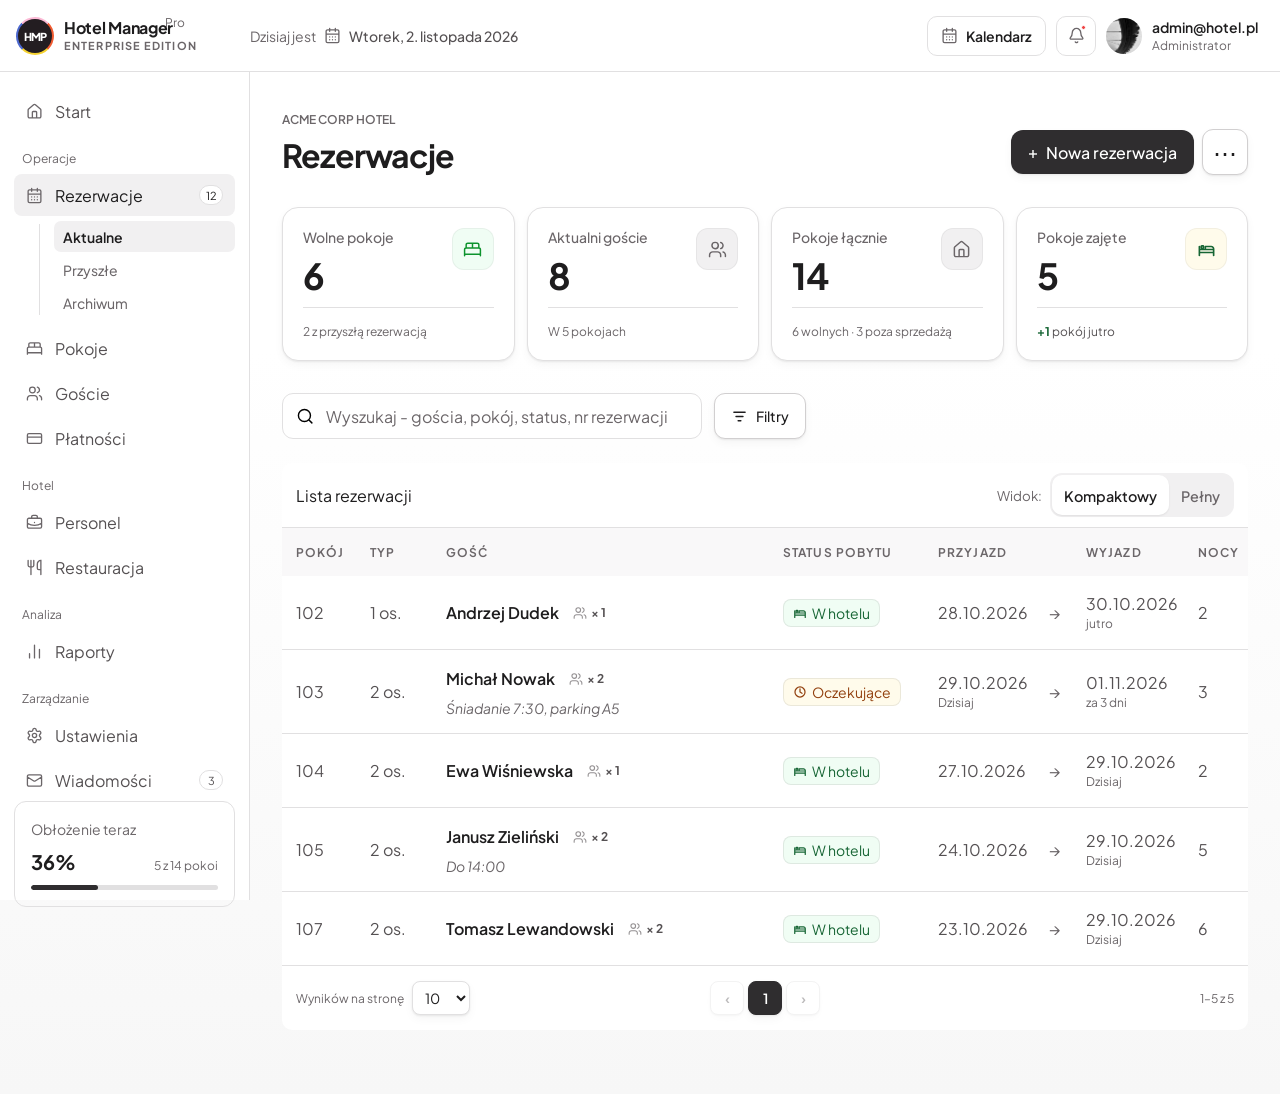
==== commit 7d69193c: "ready" ====
--- a/index.html
+++ b/index.html
@@ -4,9 +4,10 @@
     <meta charset="UTF-8" />
     <meta name="viewport" content="width=device-width, initial-scale=1.0" />
     <title>Hotel Manager — Rezerwacje</title>
-    <link rel="stylesheet" href="styles.css?v=20261029-45" />
+    <link rel="stylesheet" href="styles.css?v=20261029-51" />
   </head>
   <body>
+    <a class="skip-link" href="#main-content">Przejdź do głównej treści</a>
     <header class="topbar">
       <a class="brand" href="#" aria-label="Hotel Manager — strona główna">
         <span class="brand-mark"><span>HMP</span></span>
@@ -17,7 +18,7 @@
       </a>
       <div class="today">
         <span>Dzisiaj jest</span><img src="assets/calendar.svg" alt="" /><strong
-          >Wtorek, 2. listopada 2026</strong
+          ><span class="today-weekday">Wtorek, </span>2. listopada 2026</strong
         >
       </div>
       <div class="account-actions">
@@ -85,7 +86,7 @@
         </div>
       </aside>
 
-      <main class="main-content">
+      <main class="main-content" id="main-content" tabindex="-1">
         <section class="page-heading dashboard-view">
           <div>
             <p>ACME CORP HOTEL</p>
@@ -94,7 +95,8 @@
 
           <div class="page-heading-actions">
             <button class="primary-button" data-open-reservation-page>
-              + Nowa rezerwacja
+              <span class="primary-button-symbol" aria-hidden="true">+</span>
+              Nowa rezerwacja
             </button>
             <div class="actions-menu-wrap">
               <button
@@ -104,11 +106,18 @@
                 aria-label="Więcej akcji"
                 aria-expanded="false"
                 aria-controls="actions-menu"
+                aria-haspopup="menu"
               >
                 ⋯
               </button>
-              <div id="actions-menu" class="actions-menu" hidden>
-                <button type="button" id="print-table">
+              <div
+                id="actions-menu"
+                class="actions-menu"
+                role="menu"
+                aria-label="Akcje tabeli rezerwacji"
+                hidden
+              >
+                <button type="button" id="print-table" role="menuitem">
                   <svg viewBox="0 0 24 24" aria-hidden="true">
                     <path
                       d="M7 8V3h10v5M7 17H5a2 2 0 0 1-2-2v-5a2 2 0 0 1 2-2h14a2 2 0 0 1 2 2v5a2 2 0 0 1-2 2h-2M7 14h10v7H7z"
@@ -116,8 +125,10 @@
                   </svg>
                   Drukuj
                 </button>
-                <span class="actions-menu-label">Pobierz</span>
-                <button type="button" id="export-excel">
+                <span class="actions-menu-label" role="presentation"
+                  >Pobierz</span
+                >
+                <button type="button" id="export-excel" role="menuitem">
                   <svg viewBox="0 0 24 24" aria-hidden="true">
                     <path
                       d="M14 2H6a2 2 0 0 0-2 2v16a2 2 0 0 0 2 2h12a2 2 0 0 0 2-2V8zM14 2v6h6M8 13l5 6m0-6-5 6"
@@ -125,7 +136,7 @@
                   </svg>
                   Excel
                 </button>
-                <button type="button" id="export-pdf">
+                <button type="button" id="export-pdf" role="menuitem">
                   <svg viewBox="0 0 24 24" aria-hidden="true">
                     <path
                       d="M14 2H6a2 2 0 0 0-2 2v16a2 2 0 0 0 2 2h12a2 2 0 0 0 2-2V8zM14 2v6h6M8 16h8M8 12h5"
@@ -133,8 +144,8 @@
                   </svg>
                   PDF
                 </button>
-                <div class="actions-menu-separator"></div>
-                <button type="button" id="refresh-table">
+                <div class="actions-menu-separator" role="separator"></div>
+                <button type="button" id="refresh-table" role="menuitem">
                   <svg viewBox="0 0 24 24" aria-hidden="true">
                     <path d="M20 11a8 8 0 1 0-2.34 5.66M20 4v7h-7" />
                   </svg>
@@ -184,7 +195,9 @@
             <div class="stat-copy">
               <span>Pokoje łącznie</span
               ><strong id="stat-total-rooms">14</strong
-              ><small id="stat-room-breakdown">6 wolnych · 3 poza sprzedażą</small>
+              ><small id="stat-room-breakdown"
+                >6 wolnych · 3 poza sprzedażą</small
+              >
             </div>
           </button>
           <button
@@ -205,6 +218,7 @@
         <section class="filters dashboard-view" aria-label="Filtry rezerwacji">
           <div class="filter-topline">
             <label class="search-field"
+              ><span class="sr-only">Wyszukaj rezerwację</span
               ><img src="assets/search.svg" alt="" /><input
                 id="search"
                 type="search"
@@ -271,100 +285,124 @@
                 </div>
               </div>
             </div>
+            <div
+              id="list-date-range-filter"
+              class="list-date-range-filter"
+              hidden
+            >
+              <div class="stay-range-picker list-stay-range-picker">
+                <button
+                  type="button"
+                  id="list-range-toggle"
+                  class="stay-range-toggle"
+                  aria-expanded="false"
+                  aria-controls="list-range-popover"
+                >
+                  <img src="assets/calendar.svg" alt="" />
+                  <span class="stay-range-values">
+                    <span class="stay-range-value">
+                      <strong id="list-range-start-display">Przyjazd</strong>
+                    </span>
+                    <span class="stay-range-separator" aria-hidden="true"
+                      >–</span
+                    >
+                    <span class="stay-range-value">
+                      <strong id="list-range-end-display">Wyjazd</strong>
+                    </span>
+                  </span>
+                  <img
+                    class="stay-range-chevron"
+                    src="assets/chevron.svg"
+                    alt=""
+                  />
+                </button>
+                <div
+                  id="list-range-popover"
+                  class="stay-range-popover"
+                  role="dialog"
+                  aria-label="Filtruj rezerwacje według terminu pobytu"
+                  hidden
+                >
+                  <div class="stay-range-head">
+                    <button
+                      type="button"
+                      id="list-range-prev"
+                      aria-label="Poprzedni miesiąc"
+                    >
+                      ‹
+                    </button>
+                    <div class="stay-range-month-titles">
+                      <strong id="list-range-month-primary"
+                        >Październik 2026</strong
+                      >
+                      <strong id="list-range-month-secondary"
+                        >Listopad 2026</strong
+                      >
+                    </div>
+                    <button
+                      type="button"
+                      id="list-range-next"
+                      aria-label="Następny miesiąc"
+                    >
+                      ›
+                    </button>
+                  </div>
+                  <div class="stay-range-calendars">
+                    <section class="stay-range-calendar">
+                      <div class="stay-range-weekdays" aria-hidden="true">
+                        <span>Pn</span><span>Wt</span><span>Śr</span
+                        ><span>Cz</span><span>Pt</span><span>So</span
+                        ><span>Nd</span>
+                      </div>
+                      <div
+                        id="list-range-days-primary"
+                        class="stay-range-days"
+                      ></div>
+                    </section>
+                    <section class="stay-range-calendar">
+                      <div class="stay-range-weekdays" aria-hidden="true">
+                        <span>Pn</span><span>Wt</span><span>Śr</span
+                        ><span>Cz</span><span>Pt</span><span>So</span
+                        ><span>Nd</span>
+                      </div>
+                      <div
+                        id="list-range-days-secondary"
+                        class="stay-range-days"
+                      ></div>
+                    </section>
+                  </div>
+                  <p id="list-range-hint" class="stay-range-hint">
+                    Wybierz datę przyjazdu
+                  </p>
+                  <div
+                    class="stay-range-flexibility"
+                    aria-label="Elastyczność terminu"
+                  >
+                    <button
+                      type="button"
+                      class="selected"
+                      data-list-flex-days="0"
+                    >
+                      Dokładny termin
+                    </button>
+                    <button type="button" data-list-flex-days="1">
+                      ± 1 dzień
+                    </button>
+                    <button type="button" data-list-flex-days="2">
+                      ± 2 dni
+                    </button>
+                    <button type="button" data-list-flex-days="3">
+                      ± 3 dni
+                    </button>
+                    <button type="button" data-list-flex-days="7">
+                      ± 7 dni
+                    </button>
+                  </div>
+                </div>
+              </div>
+            </div>
           </div>
-          <div id="list-date-range-filter" class="list-date-range-filter" hidden>
-            <span class="field-label">Termin pobytu</span>
-            <div class="stay-range-picker list-stay-range-picker">
-              <button
-                type="button"
-                id="list-range-toggle"
-                class="stay-range-toggle"
-                aria-expanded="false"
-                aria-controls="list-range-popover"
-              >
-                <img src="assets/calendar.svg" alt="" />
-                <span class="stay-range-values">
-                  <span class="stay-range-value">
-                    <small>Data przyjazdu</small>
-                    <strong id="list-range-start-display">Wybierz datę</strong>
-                  </span>
-                  <span class="stay-range-separator" aria-hidden="true">–</span>
-                  <span class="stay-range-value">
-                    <small>Data wyjazdu</small>
-                    <strong id="list-range-end-display">Wybierz datę</strong>
-                  </span>
-                </span>
-                <span class="stay-range-chevron" aria-hidden="true">⌄</span>
-              </button>
-              <div
-                id="list-range-popover"
-                class="stay-range-popover"
-                role="dialog"
-                aria-label="Filtruj rezerwacje według terminu pobytu"
-                hidden
-              >
-                <div class="stay-range-head">
-                  <button
-                    type="button"
-                    id="list-range-prev"
-                    aria-label="Poprzedni miesiąc"
-                  >
-                    ‹
-                  </button>
-                  <div class="stay-range-month-titles">
-                    <strong id="list-range-month-primary">Październik 2026</strong>
-                    <strong id="list-range-month-secondary">Listopad 2026</strong>
-                  </div>
-                  <button
-                    type="button"
-                    id="list-range-next"
-                    aria-label="Następny miesiąc"
-                  >
-                    ›
-                  </button>
-                </div>
-                <div class="stay-range-calendars">
-                  <section class="stay-range-calendar">
-                    <div class="stay-range-weekdays" aria-hidden="true">
-                      <span>Pn</span><span>Wt</span><span>Śr</span
-                      ><span>Cz</span><span>Pt</span><span>So</span
-                      ><span>Nd</span>
-                    </div>
-                    <div
-                      id="list-range-days-primary"
-                      class="stay-range-days"
-                    ></div>
-                  </section>
-                  <section class="stay-range-calendar">
-                    <div class="stay-range-weekdays" aria-hidden="true">
-                      <span>Pn</span><span>Wt</span><span>Śr</span
-                      ><span>Cz</span><span>Pt</span><span>So</span
-                      ><span>Nd</span>
-                    </div>
-                    <div
-                      id="list-range-days-secondary"
-                      class="stay-range-days"
-                    ></div>
-                  </section>
-                </div>
-                <p id="list-range-hint" class="stay-range-hint">
-                  Wybierz datę przyjazdu
-                </p>
-                <div
-                  class="stay-range-flexibility"
-                  aria-label="Elastyczność terminu"
-                >
-                  <button type="button" class="selected" data-list-flex-days="0">
-                    Dokładny termin
-                  </button>
-                  <button type="button" data-list-flex-days="1">± 1 dzień</button>
-                  <button type="button" data-list-flex-days="2">± 2 dni</button>
-                  <button type="button" data-list-flex-days="3">± 3 dni</button>
-                  <button type="button" data-list-flex-days="7">± 7 dni</button>
-                </div>
-              </div>
-            </div>
-          </div>
+
           <div
             id="active-filters"
             class="active-filters"
@@ -448,7 +486,14 @@
                 ›
               </button>
             </nav>
-            <span id="result-count" class="sr-only">8 wyników</span>
+            <span
+              id="result-count"
+              class="sr-only"
+              role="status"
+              aria-live="polite"
+              aria-atomic="true"
+              >8 wyników</span
+            >
             <span id="pagination-summary">1–8 z 8</span>
           </footer>
         </section>
@@ -480,15 +525,25 @@
                       <span class="stay-range-values">
                         <span class="stay-range-value">
                           <small>Data przyjazdu</small>
-                          <strong id="stay-arrival-display">pon., 2 lis.</strong>
+                          <strong id="stay-arrival-display"
+                            >pon., 2 lis.</strong
+                          >
                         </span>
-                        <span class="stay-range-separator" aria-hidden="true">–</span>
+                        <span class="stay-range-separator" aria-hidden="true"
+                          >–</span
+                        >
                         <span class="stay-range-value">
                           <small>Data wyjazdu</small>
-                          <strong id="stay-departure-display">czw., 5 lis.</strong>
+                          <strong id="stay-departure-display"
+                            >czw., 5 lis.</strong
+                          >
                         </span>
                       </span>
-                      <span class="stay-range-chevron" aria-hidden="true">⌄</span>
+                      <img
+                        class="stay-range-chevron"
+                        src="assets/chevron.svg"
+                        alt=""
+                      />
                     </button>
                     <input name="arrival" type="hidden" value="2026-11-02" />
                     <input name="departure" type="hidden" value="2026-11-05" />
@@ -500,34 +555,79 @@
                       hidden
                     >
                       <div class="stay-range-head">
-                        <button type="button" id="stay-range-prev" aria-label="Poprzedni miesiąc">‹</button>
+                        <button
+                          type="button"
+                          id="stay-range-prev"
+                          aria-label="Poprzedni miesiąc"
+                        >
+                          ‹
+                        </button>
                         <div class="stay-range-month-titles">
-                          <strong id="stay-range-month-primary">Październik 2026</strong>
-                          <strong id="stay-range-month-secondary">Listopad 2026</strong>
+                          <strong id="stay-range-month-primary"
+                            >Październik 2026</strong
+                          >
+                          <strong id="stay-range-month-secondary"
+                            >Listopad 2026</strong
+                          >
                         </div>
-                        <button type="button" id="stay-range-next" aria-label="Następny miesiąc">›</button>
+                        <button
+                          type="button"
+                          id="stay-range-next"
+                          aria-label="Następny miesiąc"
+                        >
+                          ›
+                        </button>
                       </div>
                       <div class="stay-range-calendars">
                         <section class="stay-range-calendar">
                           <div class="stay-range-weekdays" aria-hidden="true">
-                            <span>Pn</span><span>Wt</span><span>Śr</span><span>Cz</span><span>Pt</span><span>So</span><span>Nd</span>
+                            <span>Pn</span><span>Wt</span><span>Śr</span
+                            ><span>Cz</span><span>Pt</span><span>So</span
+                            ><span>Nd</span>
                           </div>
-                          <div id="stay-range-days-primary" class="stay-range-days"></div>
+                          <div
+                            id="stay-range-days-primary"
+                            class="stay-range-days"
+                          ></div>
                         </section>
                         <section class="stay-range-calendar">
                           <div class="stay-range-weekdays" aria-hidden="true">
-                            <span>Pn</span><span>Wt</span><span>Śr</span><span>Cz</span><span>Pt</span><span>So</span><span>Nd</span>
+                            <span>Pn</span><span>Wt</span><span>Śr</span
+                            ><span>Cz</span><span>Pt</span><span>So</span
+                            ><span>Nd</span>
                           </div>
-                          <div id="stay-range-days-secondary" class="stay-range-days"></div>
+                          <div
+                            id="stay-range-days-secondary"
+                            class="stay-range-days"
+                          ></div>
                         </section>
                       </div>
-                      <p id="stay-range-hint" class="stay-range-hint">Wybierz datę przyjazdu</p>
-                      <div class="stay-range-flexibility" aria-label="Elastyczność terminu">
-                        <button type="button" class="selected" data-flex-days="0">Dokładny termin</button>
-                        <button type="button" data-flex-days="1">± 1 dzień</button>
-                        <button type="button" data-flex-days="2">± 2 dni</button>
-                        <button type="button" data-flex-days="3">± 3 dni</button>
-                        <button type="button" data-flex-days="7">± 7 dni</button>
+                      <p id="stay-range-hint" class="stay-range-hint">
+                        Wybierz datę przyjazdu
+                      </p>
+                      <div
+                        class="stay-range-flexibility"
+                        aria-label="Elastyczność terminu"
+                      >
+                        <button
+                          type="button"
+                          class="selected"
+                          data-flex-days="0"
+                        >
+                          Dokładny termin
+                        </button>
+                        <button type="button" data-flex-days="1">
+                          ± 1 dzień
+                        </button>
+                        <button type="button" data-flex-days="2">
+                          ± 2 dni
+                        </button>
+                        <button type="button" data-flex-days="3">
+                          ± 3 dni
+                        </button>
+                        <button type="button" data-flex-days="7">
+                          ± 7 dni
+                        </button>
                       </div>
                       <input type="hidden" name="dateFlexibility" value="0" />
                     </div>
@@ -544,10 +644,17 @@
                 </label>
                 <div class="stay-room-guidance">
                   <img src="assets/bed.svg" alt="" />
-                  <span>Wybierz dostępny pokój w karcie po prawej stronie.</span>
+                  <span
+                    >Wybierz dostępny pokój w karcie po prawej stronie.</span
+                  >
                 </div>
               </div>
-              <input class="room-value-input" type="hidden" name="room" value="101" />
+              <input
+                class="room-value-input"
+                type="hidden"
+                name="room"
+                value="101"
+              />
 
               <h2>Dane głównego gościa</h2>
               <div class="modal-grid">
@@ -925,11 +1032,13 @@
                   </button>
                 </div>
                 <details class="calendar-accordion">
-                  <summary style="display:flex">
+                  <summary style="display: flex">
                     <h3 class="smaller">Dostępność w terminie</h3>
-                    <span class="calendar-accordion-chevron" aria-hidden="true"
-                      >⌄</span
-                    >
+                    <img
+                      class="calendar-accordion-chevron"
+                      src="assets/chevron.svg"
+                      alt=""
+                    />
                   </summary>
                   <div class="calendar-accordion-content">
                     <div class="calendar-head">
@@ -1002,12 +1111,16 @@
       </main>
     </div>
 
-    <dialog id="details-modal" class="modal details-modal">
+    <dialog
+      id="details-modal"
+      class="modal details-modal"
+      aria-labelledby="details-modal-title"
+    >
       <form id="close-details-modal" method="dialog"></form>
       <div class="modal-form">
         <div class="modal-head">
           <div>
-            <h2>Szczegóły Rezerwacji</h2>
+            <h2 id="details-modal-title">Szczegóły rezerwacji</h2>
             <div
               id="details-current-status"
               class="details-current-status"
@@ -1101,15 +1214,8 @@
                 <span id="details-stay-label">—</span>
                 <strong id="details-stay-total">—</strong>
               </div>
-              <div
-                id="details-extras-list"
-                class="price-receipt-extras"
-              ></div>
-              <div
-                id="details-discount"
-                class="price-receipt-discount"
-                hidden
-              >
+              <div id="details-extras-list" class="price-receipt-extras"></div>
+              <div id="details-discount" class="price-receipt-discount" hidden>
                 <span id="details-discount-label">Rabat</span>
                 <strong id="details-discount-value">—</strong>
               </div>
@@ -1150,11 +1256,15 @@
       </div>
     </dialog>
 
-    <dialog id="room-picker" class="modal room-picker-modal">
+    <dialog
+      id="room-picker"
+      class="modal room-picker-modal"
+      aria-labelledby="room-picker-title"
+    >
       <form id="close-room-picker" method="dialog"></form>
       <div class="modal-form">
         <div class="modal-head">
-          <h2>Wybierz pokój</h2>
+          <h2 id="room-picker-title">Wybierz pokój</h2>
           <button
             class="modal-close"
             form="close-room-picker"
@@ -1167,6 +1277,7 @@
         <div class="room-picker-layout">
           <aside class="room-picker-filters" aria-label="Filtry pokoi">
             <label class="search-field room-search"
+              ><span class="sr-only">Wyszukaj pokój</span
               ><img src="assets/search.svg" alt="" /><input
                 id="room-search"
                 type="search"
@@ -1204,7 +1315,10 @@
                 <label><input type="checkbox" value="Balkon" />Balkon</label>
                 <label><input type="checkbox" value="Parking" />Parking</label>
                 <label
-                  ><input type="checkbox" value="Klimatyzacja" />Klimatyzacja</label
+                  ><input
+                    type="checkbox"
+                    value="Klimatyzacja"
+                  />Klimatyzacja</label
                 >
                 <label
                   ><input type="checkbox" value="Aneks kuchenny" />Aneks
@@ -1224,7 +1338,13 @@
           <section class="room-picker-results" aria-label="Dostępne pokoje">
             <div class="room-list-head">
               <strong>Dostępne pokoje</strong>
-              <span id="room-result-count">0 wyników</span>
+              <span
+                id="room-result-count"
+                role="status"
+                aria-live="polite"
+                aria-atomic="true"
+                >0 wyników</span
+              >
             </div>
             <div id="room-list" class="room-list"></div>
           </section>
@@ -1241,7 +1361,11 @@
       </div>
     </dialog>
 
-    <dialog id="success-modal" class="modal success-modal">
+    <dialog
+      id="success-modal"
+      class="modal success-modal"
+      aria-labelledby="success-modal-title"
+    >
       <form id="close-success-modal" method="dialog"></form>
       <div class="modal-form success-content">
         <div
@@ -1249,7 +1373,7 @@
           class="success-lottie"
           aria-hidden="true"
         ></div>
-        <h2>Gotowe!</h2>
+        <h2 id="success-modal-title">Gotowe!</h2>
         <p class="success-message">Nowa rezerwacja została pomyślnie dodana.</p>
         <div class="success-summary">
           <div><span>Gość</span><strong id="success-guest">—</strong></div>
@@ -1278,12 +1402,50 @@
       </div>
     </dialog>
 
-    <div class="toast" id="toast" role="status" aria-live="polite">
-      <img src="assets/check.svg" alt="" /><span
-        >Rezerwacja została dodana</span
+    <div
+      class="toast"
+      id="toast"
+      role="status"
+      aria-live="polite"
+      aria-atomic="true"
+      hidden
+    >
+      <img src="assets/check.svg" alt="" /><span></span>
+    </div>
+    <div
+      class="row-actions-menu"
+      id="row-actions-menu"
+      role="menu"
+      aria-label="Akcje rezerwacji"
+      hidden
+    >
+      <button type="button" role="menuitem" data-row-option="edit">
+        <svg viewBox="0 0 24 24" aria-hidden="true">
+          <path d="M12 20h9" />
+          <path d="M16.5 3.5a2.1 2.1 0 0 1 3 3L8 18l-4 1 1-4Z" />
+        </svg>
+        <span>Edytuj</span>
+      </button>
+      <button type="button" role="menuitem" data-row-option="archive">
+        <svg viewBox="0 0 24 24" aria-hidden="true">
+          <path d="M4 7h16v13H4Z" />
+          <path d="M3 3h18v4H3Zm6 9h6" />
+        </svg>
+        <span>Archiwizuj</span>
+      </button>
+      <button
+        type="button"
+        class="row-actions-menu-danger"
+        role="menuitem"
+        data-row-option="delete"
       >
+        <svg viewBox="0 0 24 24" aria-hidden="true">
+          <path d="M3 6h18M8 6V4h8v2m3 0-1 14H6L5 6m4 4v6m6-6v6" />
+        </svg>
+        <span>Usuń</span>
+      </button>
     </div>
     <script src="assets/lottie-light.min.js"></script>
-    <script src="script.js?v=20261029-34"></script>
+    <script src="script.js?v=20261029-36"></script>
   </body>
 </html>
--- a/styles.css
+++ b/styles.css
@@ -36,7 +36,7 @@
   --shadow-table-row-hover: 0 2px 5px rgba(30, 29, 30, .08), 0 10px 24px rgba(30, 29, 30, .07);
   --sidebar-width: 250px;
   --font-sans: 'Plus Jakarta Sans', -apple-system, BlinkMacSystemFont, "SF Pro Text", "Segoe UI", sans-serif;
-  --font-size-2xs: .625rem;
+  --font-size-2xs: .6875rem;
   --font-size-xs: .75rem;
   --font-size-sm: .875rem;
   --font-size-base: 1rem;
@@ -80,8 +80,33 @@
   background: linear-gradient(180deg, rgba(255, 255, 255, 1) 32%, rgb(247, 247, 247) 100%);
 }
 
+::selection {
+  background: #dedbdd;
+  color: var(--color-text-primary);
+}
+
 body {
   font-size: var(--font-size-base);
+}
+
+.skip-link {
+  position: fixed;
+  z-index: 200;
+  top: var(--space-3);
+  left: var(--space-3);
+  padding: 10px 14px;
+  border-radius: var(--radius-sm);
+  background: var(--color-brand-primary);
+  color: white;
+  font-size: var(--font-size-sm);
+  font-weight: 600;
+  text-decoration: none;
+  transform: translateY(calc(-100% - var(--space-6)));
+  transition: transform .16s ease;
+}
+
+.skip-link:focus {
+  transform: translateY(0);
 }
 
 button, input, select, textarea {
@@ -150,7 +175,7 @@
 }
 
 .brand-copy small {
-  color: var(--color-text-disabled);
+  color: var(--color-text-tertiary);
   font-size: var(--font-size-2xs);
   letter-spacing: 1.1px;
   margin-top: 4px;
@@ -289,7 +314,7 @@
 .sidebar nav p {
   margin: 16px 8px 5px;
   font-size: var(--font-size-xs);
-  color: var(--color-text-disabled);
+  color: var(--color-text-tertiary);
 }
 
 .sidebar nav a {
@@ -462,7 +487,7 @@
   background: #1e1d1e;
 }
 
-.primary-button span {
+.primary-button span:not(.primary-button-symbol) {
   width: 20px;
   height: 20px;
   border: 1px solid rgba(255, 255, 255, .65);
@@ -470,6 +495,10 @@
   display: grid;
   place-items: center;
   font-size: var(--font-size-sm);
+}
+
+.primary-button-symbol {
+  line-height: 1;
 }
 
 .secondary-button {
@@ -617,8 +646,7 @@
 }
 
 .list-date-range-filter {
-  width: min(620px, 100%);
-  margin-top: var(--space-3);
+  width: min(320px, 100%);
   display: grid;
   gap: 6px;
 }
@@ -842,7 +870,7 @@
   display: block;
   padding: 9px 10px 4px;
   color: var(--color-text-tertiary);
-  font-size: var(--font-size-2xs);
+  font-size: var(--font-size-xs);
   font-weight: 600;
   letter-spacing: .7px;
   text-transform: uppercase;
@@ -886,8 +914,16 @@
 }
 
 .search-field input::placeholder {
-
-  color: var(--color-text-disabled);
+  color: var(--color-text-tertiary);
+}
+
+.search-field:focus-within {
+  border-color: var(--color-brand-primary);
+  box-shadow: 0 0 0 3px rgba(47, 45, 47, .08);
+}
+
+.search-field input:focus-visible {
+  outline: 0;
 }
 
 .date-button {
@@ -999,7 +1035,7 @@
 }
 
 .table-actionbar {
-  min-height: 68px;
+  min-height: 48px;
   padding: 12px 0px;
   border-bottom: 1px solid var(--color-border-tertiary);
   display: flex;
@@ -1147,13 +1183,33 @@
   display: none !important;
 }
 
-col.free-room-number { width: 90px; }
-col.free-room-type { width: 150px; }
-col.free-room-capacity { width: 190px; }
-col.free-room-equipment { width: 260px; }
-col.free-room-availability-col { width: auto; }
-col.free-room-price { width: 120px; }
-col.free-room-action { width: 150px; }
+col.free-room-number {
+  width: 90px;
+}
+
+col.free-room-type {
+  width: 150px;
+}
+
+col.free-room-capacity {
+  width: 190px;
+}
+
+col.free-room-equipment {
+  width: 260px;
+}
+
+col.free-room-availability-col {
+  width: auto;
+}
+
+col.free-room-price {
+  width: 120px;
+}
+
+col.free-room-action {
+  width: 150px;
+}
 
 .free-room-row td>small,
 .free-room-row .amount small {
@@ -1359,8 +1415,8 @@
 }
 
 .guest-name-list small {
-  color: var(--color-text-disabled);
-  font-size: var(--font-size-2xs);
+  color: var(--color-text-tertiary);
+  font-size: var(--font-size-xs);
   font-weight: 500;
 }
 
@@ -1472,7 +1528,7 @@
 
 .amount small {
   display: block;
-  color: var(--color-text-disabled);
+  color: var(--color-text-tertiary);
   font-weight: 400;
   margin-top: 3px;
 }
@@ -1506,8 +1562,8 @@
 }
 
 .more-button {
-  width: 28px;
-  height: 32px;
+  width: 40px;
+  height: 40px;
   border: 0;
   background: transparent;
   display: grid;
@@ -1522,6 +1578,65 @@
 .more-button img {
   width: 15px;
   height: 15px;
+}
+
+.more-button[aria-expanded="true"] {
+  background: var(--color-bg-surface-active);
+}
+
+.row-actions-menu {
+  position: fixed;
+  z-index: 80;
+  width: 188px;
+  padding: 6px;
+  border: 1px solid var(--color-border-tertiary);
+  border-radius: 12px;
+  background: white;
+  box-shadow: 0 4px 12px rgba(31, 28, 36, 0.08), 0 14px 34px rgba(31, 28, 36, 0.12);
+}
+
+.row-actions-menu button {
+  width: 100%;
+  min-height: 40px;
+  display: flex;
+  align-items: center;
+  gap: 10px;
+  padding: 8px 10px;
+  border: 0;
+  border-radius: 8px;
+  background: transparent;
+  color: var(--color-text-secondary);
+  font: inherit;
+  font-size: var(--font-size-sm);
+  font-weight: 500;
+  text-align: left;
+}
+
+.row-actions-menu button:hover,
+.row-actions-menu button:focus-visible {
+  background: var(--color-bg-surface-active);
+  color: var(--color-text-primary);
+}
+
+.row-actions-menu svg {
+  width: 18px;
+  height: 18px;
+  flex: 0 0 auto;
+  fill: none;
+  stroke: currentColor;
+  stroke-width: 1.7;
+  stroke-linecap: round;
+  stroke-linejoin: round;
+}
+
+.row-actions-menu .row-actions-menu-danger {
+  color: var(--color-danger);
+}
+
+.row-actions-menu .row-actions-menu-danger:hover,
+.row-actions-menu .row-actions-menu-danger:focus-visible {
+  background: var(--color-danger-bg);
+  color: var(--color-danger);
 }
 
 .empty-state {
@@ -1716,7 +1831,7 @@
 
 .stay-range-toggle {
   width: 100%;
-  min-height: 68px;
+  min-height: 48px;
   border: 1px solid var(--color-border-tertiary);
   border-radius: var(--radius-md);
   background: white;
@@ -1761,7 +1876,7 @@
 
 .stay-range-value small {
   color: var(--color-text-tertiary);
-  font-size: var(--font-size-2xs);
+  font-size: var(--font-size-xs);
   font-weight: 400;
 }
 
@@ -1780,10 +1895,11 @@
   font-size: var(--font-size-md);
 }
 
-.stay-range-chevron {
-  color: var(--color-text-tertiary);
-  font-size: var(--font-size-lg);
-  text-align: center;
+.stay-range-toggle img.stay-range-chevron {
+  width: 14px;
+  height: 14px;
+  margin-inline: auto;
+  display: block;
   transition: transform .15s ease;
 }
 
@@ -2317,12 +2433,10 @@
 .calendar-accordion-chevron {
   width: 28px;
   height: 28px;
+  padding: 7px;
   border-radius: 8px;
   background: var(--color-bg-surface-secondary);
-  display: grid;
-  place-items: center;
-  color: var(--color-text-tertiary);
-  font-size: var(--font-size-lg);
+  display: block;
   transition: transform .15s ease;
 }
 
@@ -2374,9 +2488,9 @@
 }
 
 .calendar-weekdays span {
-  color: var(--color-text-disabled);
+  color: var(--color-text-tertiary);
   text-align: center;
-  font-size: var(--font-size-2xs);
+  font-size: var(--font-size-xs);
   font-weight: 700;
   text-transform: uppercase;
 }
@@ -3712,7 +3826,7 @@
 }
 
 .success-modal {
-  width: min(500px, calc(100vw - 32px));
+  width: min(320px, calc(100vw - 32px));
 }
 
 .success-content {
@@ -3730,6 +3844,10 @@
   margin: 0 auto var(--space-6);
   overflow: hidden;
   border-radius: 50%;
+}
+
+.success-lottie.is-static {
+  background: var(--color-success);
 }
 
 .success-lottie svg {
@@ -3813,7 +3931,11 @@
     --sidebar-width: 78px;
   }
 
-  .brand-copy, .brand em, .sidebar nav a:not(.active) {
+  .brand-copy, .brand em {
+    display: none;
+  }
+
+  .sidebar nav a:not(.active) {
     font-size: 0;
   }
 
@@ -3898,7 +4020,7 @@
     grid-template-columns: 62px 1fr auto;
   }
 
-  .today span, .today img {
+  .today>span, .today>img {
     display: none;
   }
 
@@ -3941,14 +4063,25 @@
 
   .page-heading {
     align-items: center;
+    gap: var(--space-3);
+  }
+
+  .page-heading h1 {
+    font-size: 1.5rem;
   }
 
   h1 {
     font-size: var(--font-size-2xl);
   }
 
-  .primary-button {
-    padding-inline: 13px;
+  .page-heading .primary-button {
+    padding-inline: 10px;
+    font-size: var(--font-size-sm);
+    white-space: nowrap;
+  }
+
+  .page-heading .primary-button-symbol {
+    display: none;
   }
 
   .stats-grid {
@@ -4139,8 +4272,34 @@
   }
 }
 
-:where(
-  .primary-button,
+@media (max-width: 420px) {
+  .today-weekday {
+    display: none;
+  }
+
+  .today strong {
+    font-size: var(--font-size-xs);
+    white-space: nowrap;
+  }
+}
+
+@media (max-width: 360px) {
+  .page-heading {
+    align-items: flex-start;
+    flex-wrap: wrap;
+  }
+
+  .page-heading>div:first-child,
+  .page-heading-actions {
+    width: 100%;
+  }
+
+  .page-heading .primary-button {
+    flex: 1;
+  }
+}
+
+:where(.primary-button,
   .secondary-button,
   .back-button,
   .filters-toggle,
@@ -4159,14 +4318,12 @@
   .modal-close,
   .pagination button,
   .page-size-control select,
-  .calendar-accordion summary
-) {
+  .calendar-accordion summary) {
   box-shadow: var(--shadow-interactive);
   transition: border-color .16s ease, background .16s ease, box-shadow .16s ease, transform .16s ease;
 }
 
-:where(
-  .primary-button,
+:where(.primary-button,
   .secondary-button,
   .back-button,
   .filters-toggle,
@@ -4185,8 +4342,7 @@
   .modal-close,
   .pagination button,
   .page-size-control select,
-  .calendar-accordion summary
-):hover:not(:disabled) {
+  .calendar-accordion summary):hover:not(:disabled) {
   box-shadow: var(--shadow-interactive-hover);
   transform: translateY(-1px);
 }
@@ -4224,6 +4380,21 @@
   box-shadow: var(--shadow-table-row-hover);
 }
 
+a:focus-visible,
+button:focus-visible,
+input:focus-visible,
+select:focus-visible,
+textarea:focus-visible,
+[tabindex]:focus-visible {
+  outline: 2px solid var(--color-brand-primary);
+  outline-offset: 2px;
+}
+
+input,
+textarea {
+  caret-color: var(--color-brand-primary);
+}
+
 @media (prefers-reduced-motion: reduce) {
   *, *::before, *::after {
     scroll-behavior: auto !important;
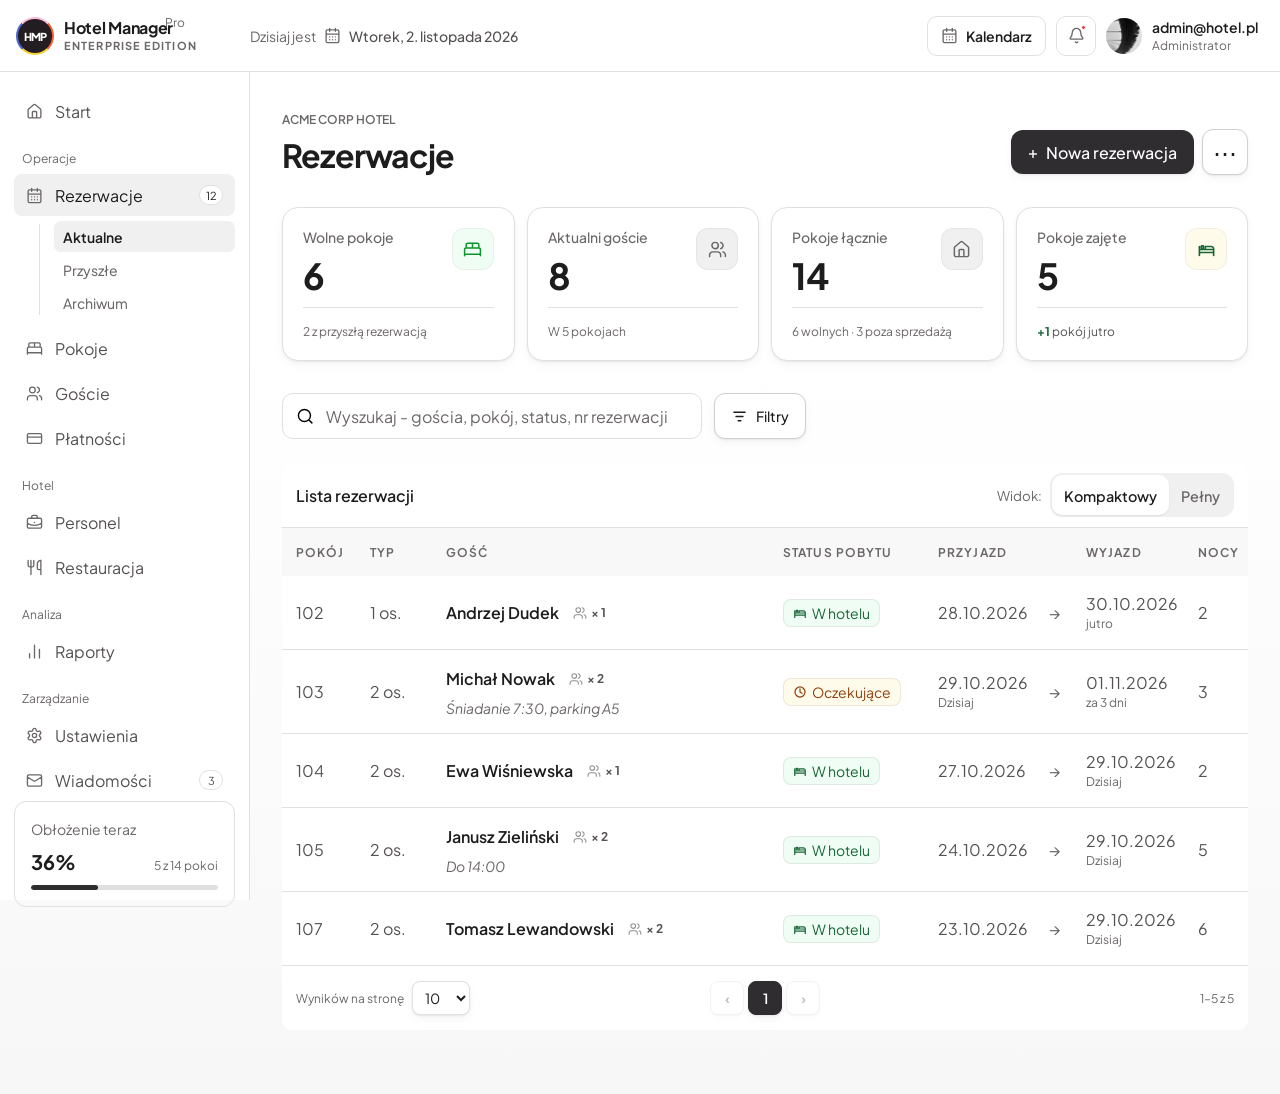
==== commit 7089de56: "lista rezerwacji - font weight fix" ====
--- a/index.html
+++ b/index.html
@@ -416,7 +416,9 @@
           aria-label="Lista rezerwacji"
         >
           <div class="table-toolbar">
-            <div id="table-list-title">Lista rezerwacji</div>
+            <div id="table-list-title" style="font-weight: 550">
+              Lista rezerwacji
+            </div>
             <div style="display: flex; gap: 8px; align-items: center">
               <small style="color: var(--color-text-tertiary)">Widok:</small>
               <div
--- a/styles.css
+++ b/styles.css
@@ -3826,7 +3826,7 @@
 }
 
 .success-modal {
-  width: min(320px, calc(100vw - 32px));
+  width: min(560px, calc(100vw - 32px));
 }
 
 .success-content {
@@ -4435,4 +4435,4 @@
   th, td {
     padding-inline: 6px;
   }
-}
+}
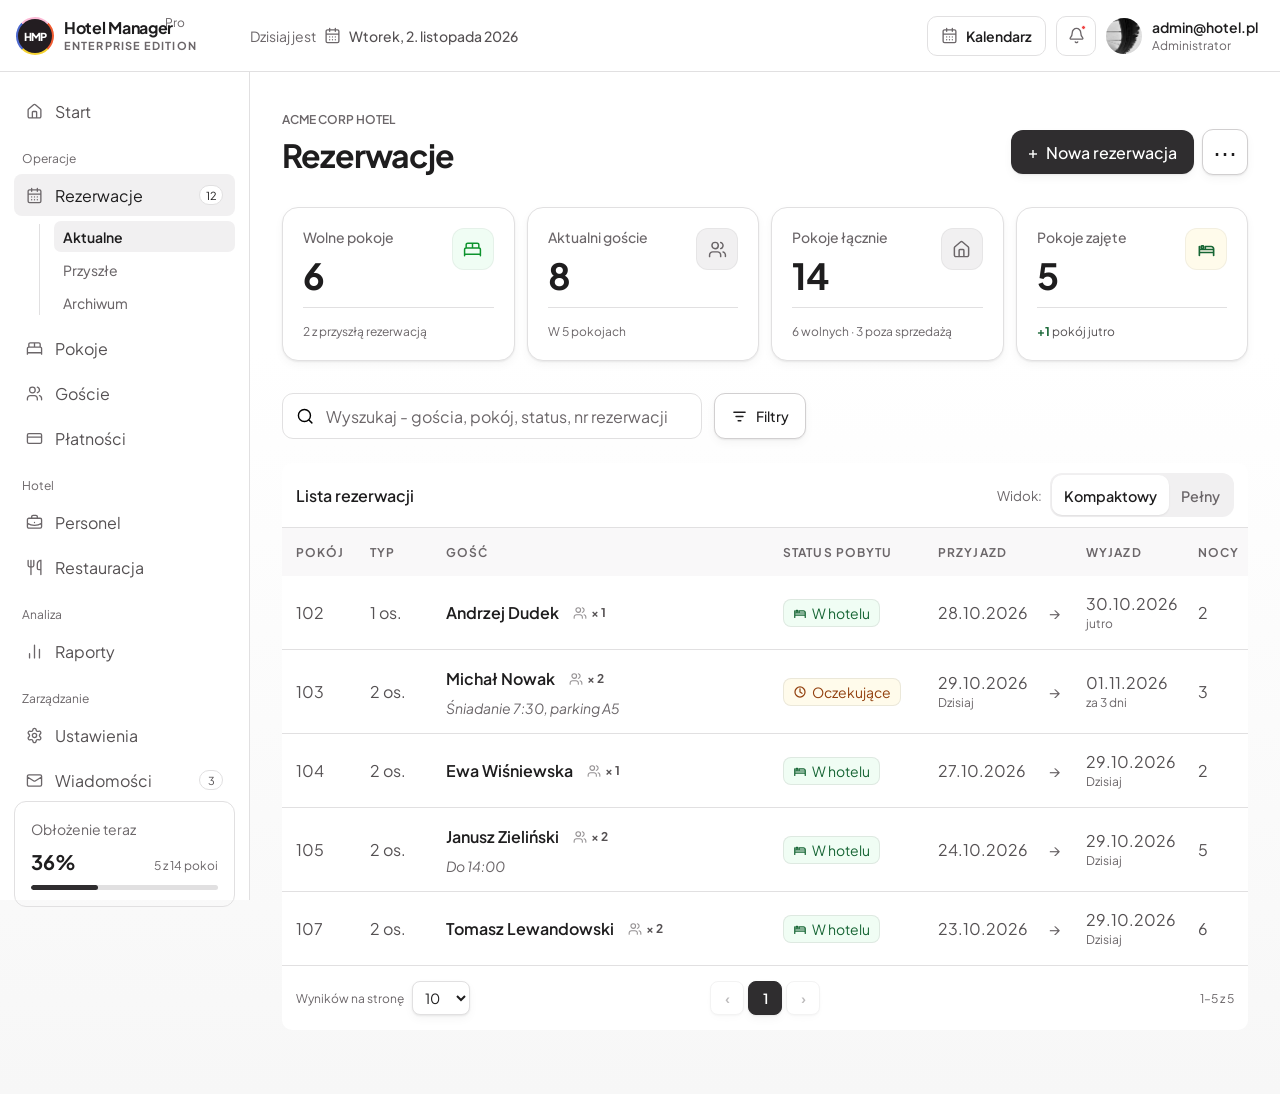
==== commit f092c774: "modal fix" ====
--- a/index.html
+++ b/index.html
@@ -980,6 +980,13 @@
                 >
                   Anuluj</button
                 ><button
+                  type="button"
+                  class="secondary-button"
+                  id="check-in-reservation"
+                  hidden
+                >
+                  Zamelduj</button
+                ><button
                   id="reservation-submit"
                   class="primary-button"
                   type="submit"
@@ -1123,20 +1130,50 @@
         <div class="modal-head">
           <div>
             <h2 id="details-modal-title">Szczegóły rezerwacji</h2>
-            <div
-              id="details-current-status"
-              class="details-current-status"
-            ></div>
           </div>
-          <button
-            type="submit"
-            class="modal-close"
-            form="close-details-modal"
-            value="cancel"
-            aria-label="Zamknij"
-          >
-            ×
-          </button>
+          <div class="details-header-actions">
+            <button type="button" class="details-utility-button" title="Drukuj">
+              <svg viewBox="0 0 24 24" aria-hidden="true">
+                <path
+                  d="M7 8V3h10v5M7 17H5a2 2 0 0 1-2-2v-4a2 2 0 0 1 2-2h14a2 2 0 0 1 2 2v4a2 2 0 0 1-2 2h-2M7 14h10v7H7z"
+                />
+              </svg>
+              Drukuj
+            </button>
+            <button
+              type="button"
+              class="details-utility-button"
+              title="Pobierz Excel"
+            >
+              <svg viewBox="0 0 24 24" aria-hidden="true">
+                <path
+                  d="M5 3h9l5 5v13H5zM14 3v6h5M8 13l4 5m0-5-4 5m7-5v5m0-5h2m-2 2.5h2"
+                />
+              </svg>
+              Excel
+            </button>
+            <button
+              type="button"
+              class="details-utility-button"
+              title="Pobierz PDF"
+            >
+              <svg viewBox="0 0 24 24" aria-hidden="true">
+                <path
+                  d="M5 3h9l5 5v13H5zM14 3v6h5M8 15h2a1.5 1.5 0 0 0 0-3H8v6m6 0v-6h1a3 3 0 0 1 0 6h-1m5 0v-6h3m-3 3h2"
+                />
+              </svg>
+              PDF
+            </button>
+            <button
+              type="submit"
+              class="modal-close"
+              form="close-details-modal"
+              value="cancel"
+              aria-label="Zamknij"
+            >
+              ×
+            </button>
+          </div>
         </div>
 
         <div id="details-read-view">
@@ -1198,6 +1235,14 @@
           <section class="details-info-section">
             <h3>Pobyt</h3>
             <div class="details-summary">
+              <div>
+                <span>Status rezerwacji</span>
+                <strong
+                  id="details-current-status"
+                  class="details-current-status"
+                  >—</strong
+                >
+              </div>
               <div>
                 <span>Numer rezerwacji</span><strong id="details-id">—</strong>
               </div>
@@ -1245,11 +1290,11 @@
         <div class="modal-actions">
           <button
             type="submit"
-            class="secondary-button"
+            class="danger-button"
             form="close-details-modal"
             value="cancel"
           >
-            Zamknij
+            Anuluj rezerwację
           </button>
           <button type="button" id="details-edit-toggle" class="primary-button">
             Edytuj rezerwację
--- a/styles.css
+++ b/styles.css
@@ -1741,6 +1741,18 @@
   backdrop-filter: blur(2px);
 }
 
+/* The native dialog backdrop sits behind the dialog in the top layer. */
+.modal[open] {
+  pointer-events: auto;
+  isolation: isolate;
+}
+
+.modal[open]>.modal-form {
+  position: relative;
+  z-index: 1;
+  pointer-events: auto;
+}
+
 .modal .modal-form {
   padding: 26px;
 }
@@ -3091,13 +3103,29 @@
 
 .modal-actions {
   display: flex;
-  justify-content: flex-end;
+  justify-content: space-between;
   gap: 10px;
   margin-top: 24px;
   padding-top: 20px;
   border-top: 1px solid var(--color-border-tertiary);
 }
 
+.danger-button {
+  min-height: 40px;
+  border: 1px solid var(--color-danger);
+  border-radius: 10px;
+  background: var(--color-danger-bg);
+  padding: 0 14px;
+  color: var(--color-danger);
+  font: inherit;
+  font-size: var(--font-size-sm);
+  font-weight: 600;
+}
+
+.danger-button:hover {
+  background: #ffdada;
+}
+
 .details-summary {
   display: grid;
   grid-template-columns: repeat(2, minmax(0, 1fr));
@@ -3118,6 +3146,53 @@
 
 .details-modal .modal-head {
   margin-bottom: 20px;
+}
+
+.details-header-actions {
+  display: flex;
+  align-items: center;
+  gap: 8px;
+}
+
+.details-utility-button {
+  height: 36px;
+  border: 1px solid var(--color-border-tertiary);
+  border-radius: 8px;
+  background: white;
+  padding: 0 10px;
+  display: inline-flex;
+  align-items: center;
+  justify-content: center;
+  gap: 6px;
+  color: var(--color-text-secondary);
+  font: inherit;
+  font-size: var(--font-size-xs);
+  font-weight: 600;
+}
+
+.details-utility-button svg {
+  width: 15px;
+  height: 15px;
+  fill: none;
+  stroke: currentColor;
+  stroke-width: 1.7;
+  stroke-linecap: round;
+  stroke-linejoin: round;
+}
+
+.details-utility-button::after {
+  content: "";
+  position: absolute;
+  inset: 0;
+}
+
+.details-header-actions .modal-close {
+  flex: 0 0 auto;
+  display: grid;
+  place-items: center;
+  padding: 0;
+  line-height: 1;
+  transform: translateY(-1px);
 }
 
 .details-modal .modal-head>div>span {
@@ -3132,8 +3207,23 @@
   letter-spacing: -.2px;
 }
 
+.details-modal .modal-actions {
+  justify-content: space-between;
+}
+
+#check-in-reservation:not([hidden]) {
+  border: 0;
+  background: var(--color-brand-primary);
+  color: white;
+}
+
+#check-in-reservation:not([hidden]):hover {
+  background: #1e1d1e;
+}
+
 .details-current-status {
-  margin-top: 8px;
+  display: inline-flex;
+  margin-top: 0;
 }
 
 .details-current-status .status-badge {
@@ -4318,7 +4408,7 @@
   .modal-close,
   .pagination button,
   .page-size-control select,
-  .calendar-accordion summary) {
+  .calendar-accordion) {
   box-shadow: var(--shadow-interactive);
   transition: border-color .16s ease, background .16s ease, box-shadow .16s ease, transform .16s ease;
 }
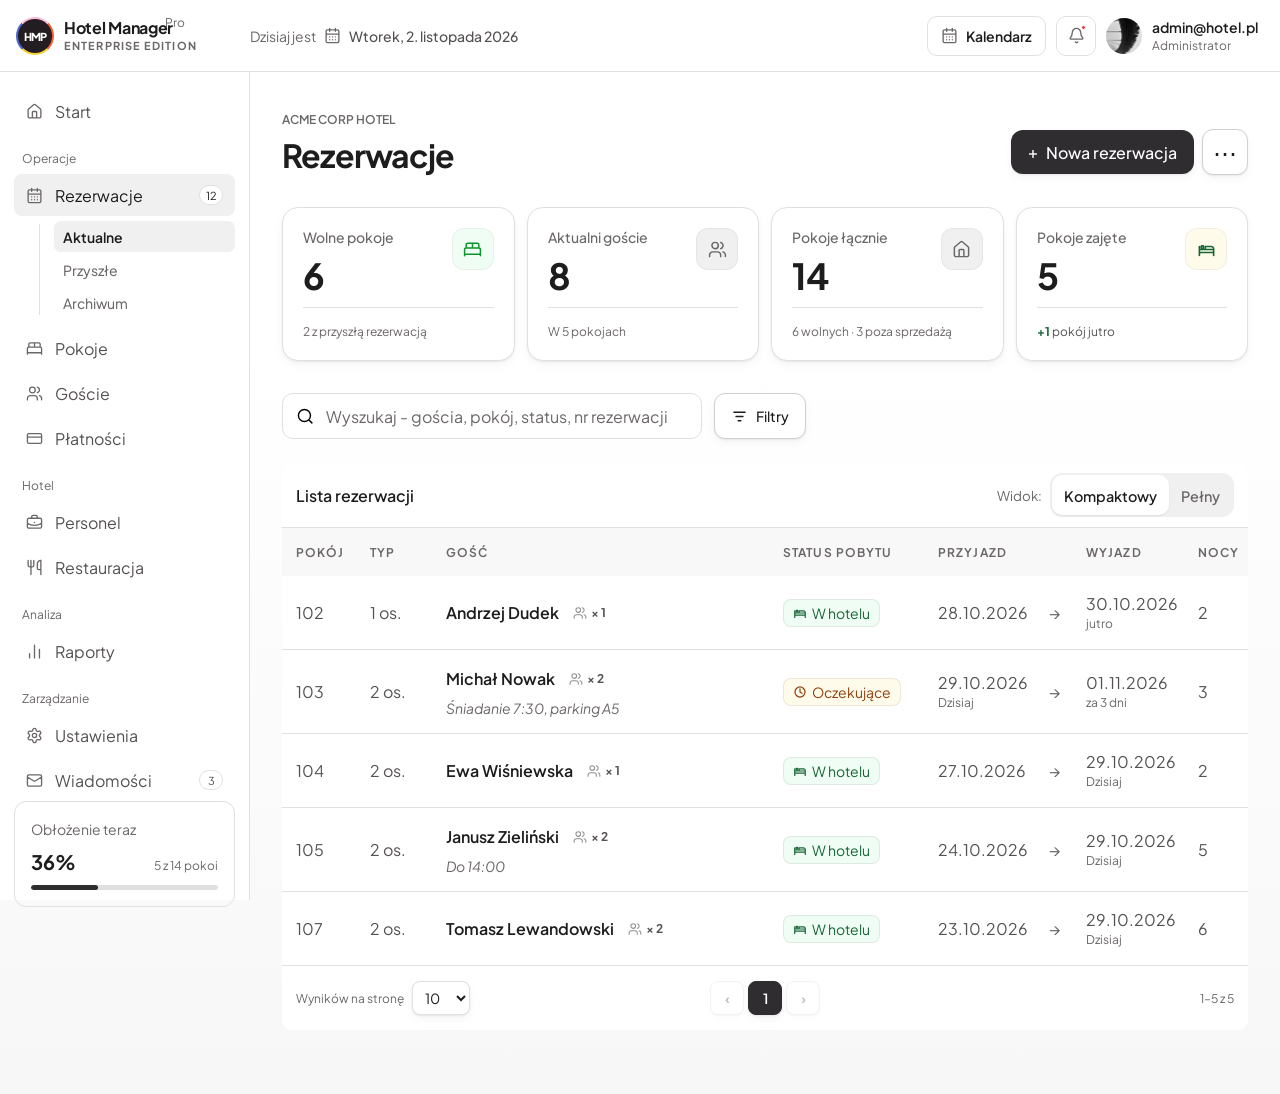
==== commit 8b2a755b: "photos to room card" ====
--- a/index.html
+++ b/index.html
@@ -1003,14 +1003,26 @@
               >
                 <div class="calendar-room-selector">
                   <h2 class="smaller">Pokój</h2>
-                  <button
-                    type="button"
+                  <div
                     class="room-card"
                     data-open="room-picker"
+                    role="button"
+                    tabindex="0"
+                    aria-label="Zmień wybrany pokój"
                   >
-                    <span class="room-card-icon"
+                    <!-- <span class="room-card-icon"
                       ><img src="assets/bed.svg" alt=""
-                    /></span>
+                    /></span> -->
+                    <span class="room-gallery" aria-label="Zdjęcia pokoju">
+                      <img
+                        id="room-gallery-image"
+                        src="assets/room-modernist.png"
+                        alt="Nowoczesny pokój hotelowy w bieli i jasnym drewnie"
+                      />
+                      <button type="button" id="room-gallery-prev" aria-label="Poprzednie zdjęcie pokoju">‹</button>
+                      <button type="button" id="room-gallery-next" aria-label="Następne zdjęcie pokoju">›</button>
+                      <span class="room-gallery-count" id="room-gallery-count">1 / 4</span>
+                    </span>
                     <span class="room-card-copy">
                       <span class="room-card-top"
                         ><strong id="selected-room-number">Pokój 101</strong
@@ -1038,7 +1050,7 @@
                     <!-- <span class="room-card-action"
                       >Zmień <span aria-hidden="true">→</span></span
                     > -->
-                  </button>
+                  </div>
                 </div>
                 <details class="calendar-accordion">
                   <summary style="display: flex">
--- a/styles.css
+++ b/styles.css
@@ -2978,19 +2978,69 @@
 }
 
 .room-card {
+
   width: 100%;
   min-height: 108px;
   border: 1px solid var(--color-border-tertiary);
   border-radius: 14px;
   background: var(--color-bg-surface-primary);
   padding: 16px;
-  display: grid;
-  grid-template-columns: 44px minmax(0, 1fr) auto;
-  align-items: center;
+  display: flex;
+  flex-direction: column;
+  align-items: stretch;
   gap: 14px;
   text-align: left;
   color: var(--color-text-primary);
   transition: border-color .15s ease, background .15s ease, box-shadow .15s ease;
+}
+
+.room-gallery {
+  position: relative;
+  display: block;
+  width: 100%;
+  aspect-ratio: 16 / 9;
+  overflow: hidden;
+  border-radius: 10px;
+  background: var(--color-bg-surface-secondary);
+}
+
+.room-gallery>img {
+  display: block;
+  width: 100%;
+  height: 100%;
+  object-fit: cover;
+}
+
+.room-gallery-button,
+.room-gallery>button {
+  position: absolute;
+  top: 50%;
+  z-index: 1;
+  width: 30px;
+  height: 30px;
+  border: 1px solid rgba(255,255,255,.7);
+  border-radius: 50%;
+  background: rgba(255,255,255,.92);
+  color: var(--color-text-primary);
+  font-size: 19px;
+  line-height: 1;
+  transform: translateY(-50%);
+  box-shadow: var(--shadow-interactive);
+}
+
+#room-gallery-prev { left: 8px; }
+#room-gallery-next { right: 8px; }
+
+.room-gallery-count {
+  position: absolute;
+  right: 8px;
+  bottom: 8px;
+  border-radius: 999px;
+  background: rgba(30,29,30,.72);
+  padding: 3px 7px;
+  color: #fff;
+  font-size: 10px;
+  font-weight: 600;
 }
 
 .room-card:hover {
@@ -4408,7 +4458,7 @@
   .modal-close,
   .pagination button,
   .page-size-control select,
-  .calendar-accordion) {
+) {
   box-shadow: var(--shadow-interactive);
   transition: border-color .16s ease, background .16s ease, box-shadow .16s ease, transform .16s ease;
 }
@@ -4432,7 +4482,7 @@
   .modal-close,
   .pagination button,
   .page-size-control select,
-  .calendar-accordion summary):hover:not(:disabled) {
+):hover:not(:disabled) {
   box-shadow: var(--shadow-interactive-hover);
   transform: translateY(-1px);
 }
@@ -4525,4 +4575,4 @@
   th, td {
     padding-inline: 6px;
   }
-}+}
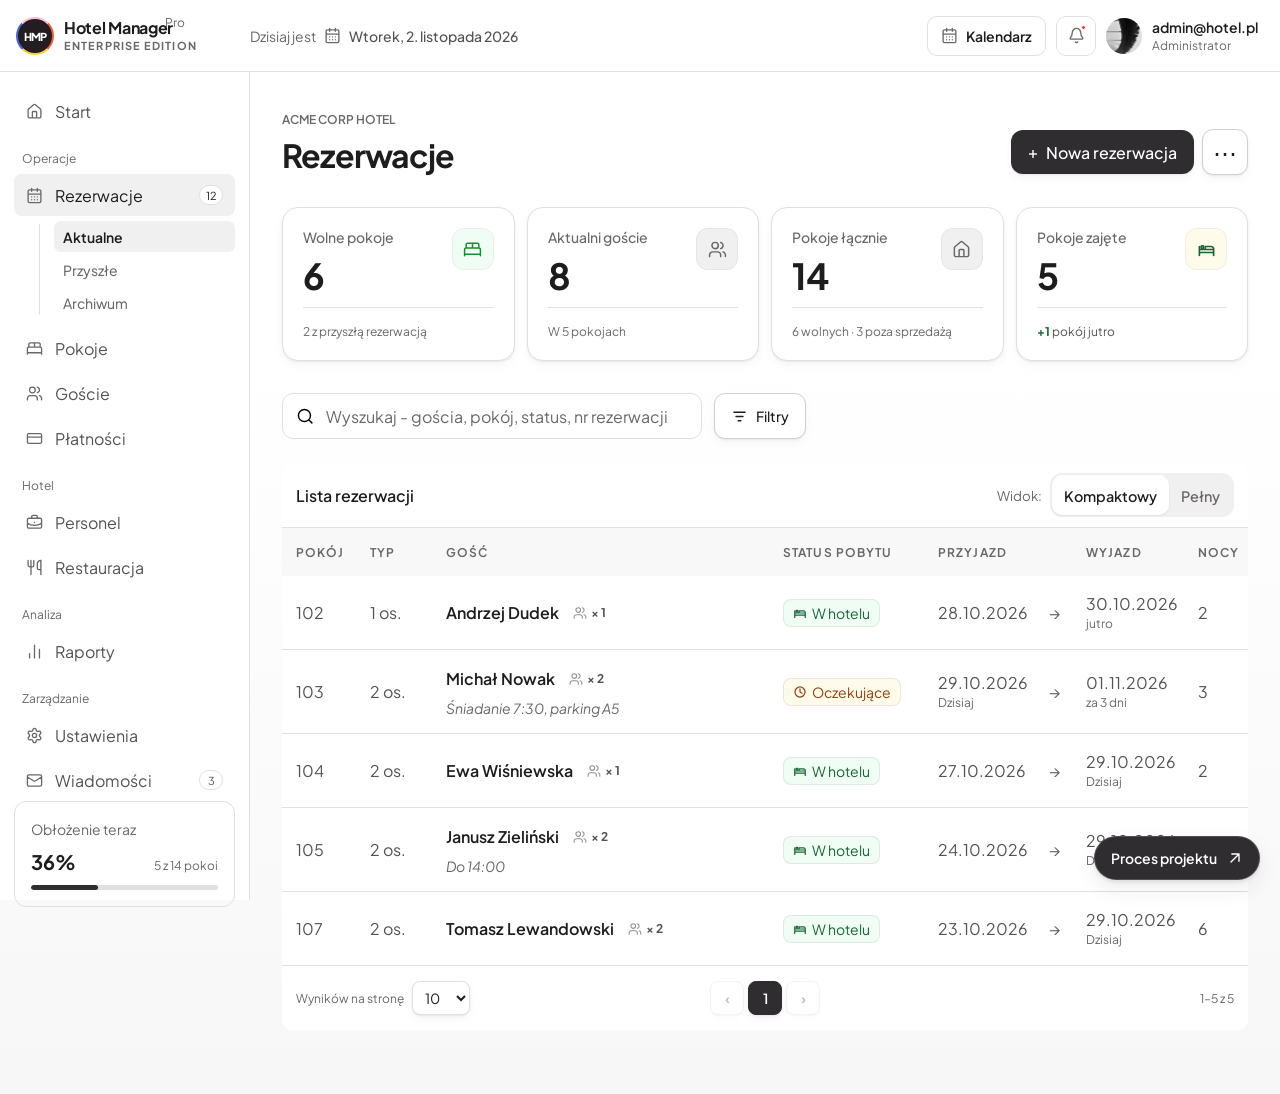
==== commit 0f5c9e9e: "button fix" ====
--- a/index.html
+++ b/index.html
@@ -4,7 +4,7 @@
     <meta charset="UTF-8" />
     <meta name="viewport" content="width=device-width, initial-scale=1.0" />
     <title>Hotel Manager — Rezerwacje</title>
-    <link rel="stylesheet" href="styles.css?v=20261029-51" />
+    <link rel="stylesheet" href="styles.css?v=20261029-52" />
   </head>
   <body>
     <a class="skip-link" href="#main-content">Przejdź do głównej treści</a>
@@ -1504,6 +1504,12 @@
         <span>Usuń</span>
       </button>
     </div>
+    <a class="process-board-fab" href="process-board.html">
+      <span>Proces projektu</span>
+      <svg viewBox="0 0 20 20" aria-hidden="true">
+        <path d="M5 15 15 5M6 5h9v9" />
+      </svg>
+    </a>
     <script src="assets/lottie-light.min.js"></script>
     <script src="script.js?v=20261029-36"></script>
   </body>
--- a/styles.css
+++ b/styles.css
@@ -3230,12 +3230,6 @@
   stroke-linejoin: round;
 }
 
-.details-utility-button::after {
-  content: "";
-  position: absolute;
-  inset: 0;
-}
-
 .details-header-actions .modal-close {
   flex: 0 0 auto;
   display: grid;
@@ -4535,6 +4529,51 @@
   caret-color: var(--color-brand-primary);
 }
 
+.process-board-fab {
+  position: fixed;
+  right: max(20px, env(safe-area-inset-right));
+  bottom: max(20px, env(safe-area-inset-bottom));
+  z-index: 45;
+  display: inline-flex;
+  min-height: 44px;
+  align-items: center;
+  justify-content: center;
+  gap: 10px;
+  padding: 0 16px;
+  border: 1px solid rgba(255, 255, 255, .16);
+  border-radius: 999px;
+  background: var(--color-brand-primary);
+  box-shadow: var(--shadow-interactive-hover);
+  color: #fff;
+  font-size: var(--font-size-sm);
+  font-weight: 600;
+  text-decoration: none;
+  transition: transform .16s ease, background .16s ease, box-shadow .16s ease;
+}
+
+.process-board-fab:hover {
+  transform: translateY(-2px);
+  background: #111;
+  box-shadow: 0 5px 14px rgba(30, 29, 30, .2), 0 14px 28px rgba(30, 29, 30, .12);
+}
+
+.process-board-fab svg {
+  width: 16px;
+  height: 16px;
+  fill: none;
+  stroke: currentColor;
+  stroke-width: 1.7;
+  stroke-linecap: round;
+  stroke-linejoin: round;
+}
+
+@media (max-width: 480px) {
+  .process-board-fab {
+    right: max(14px, env(safe-area-inset-right));
+    bottom: max(14px, env(safe-area-inset-bottom));
+  }
+}
+
 @media (prefers-reduced-motion: reduce) {
   *, *::before, *::after {
     scroll-behavior: auto !important;
